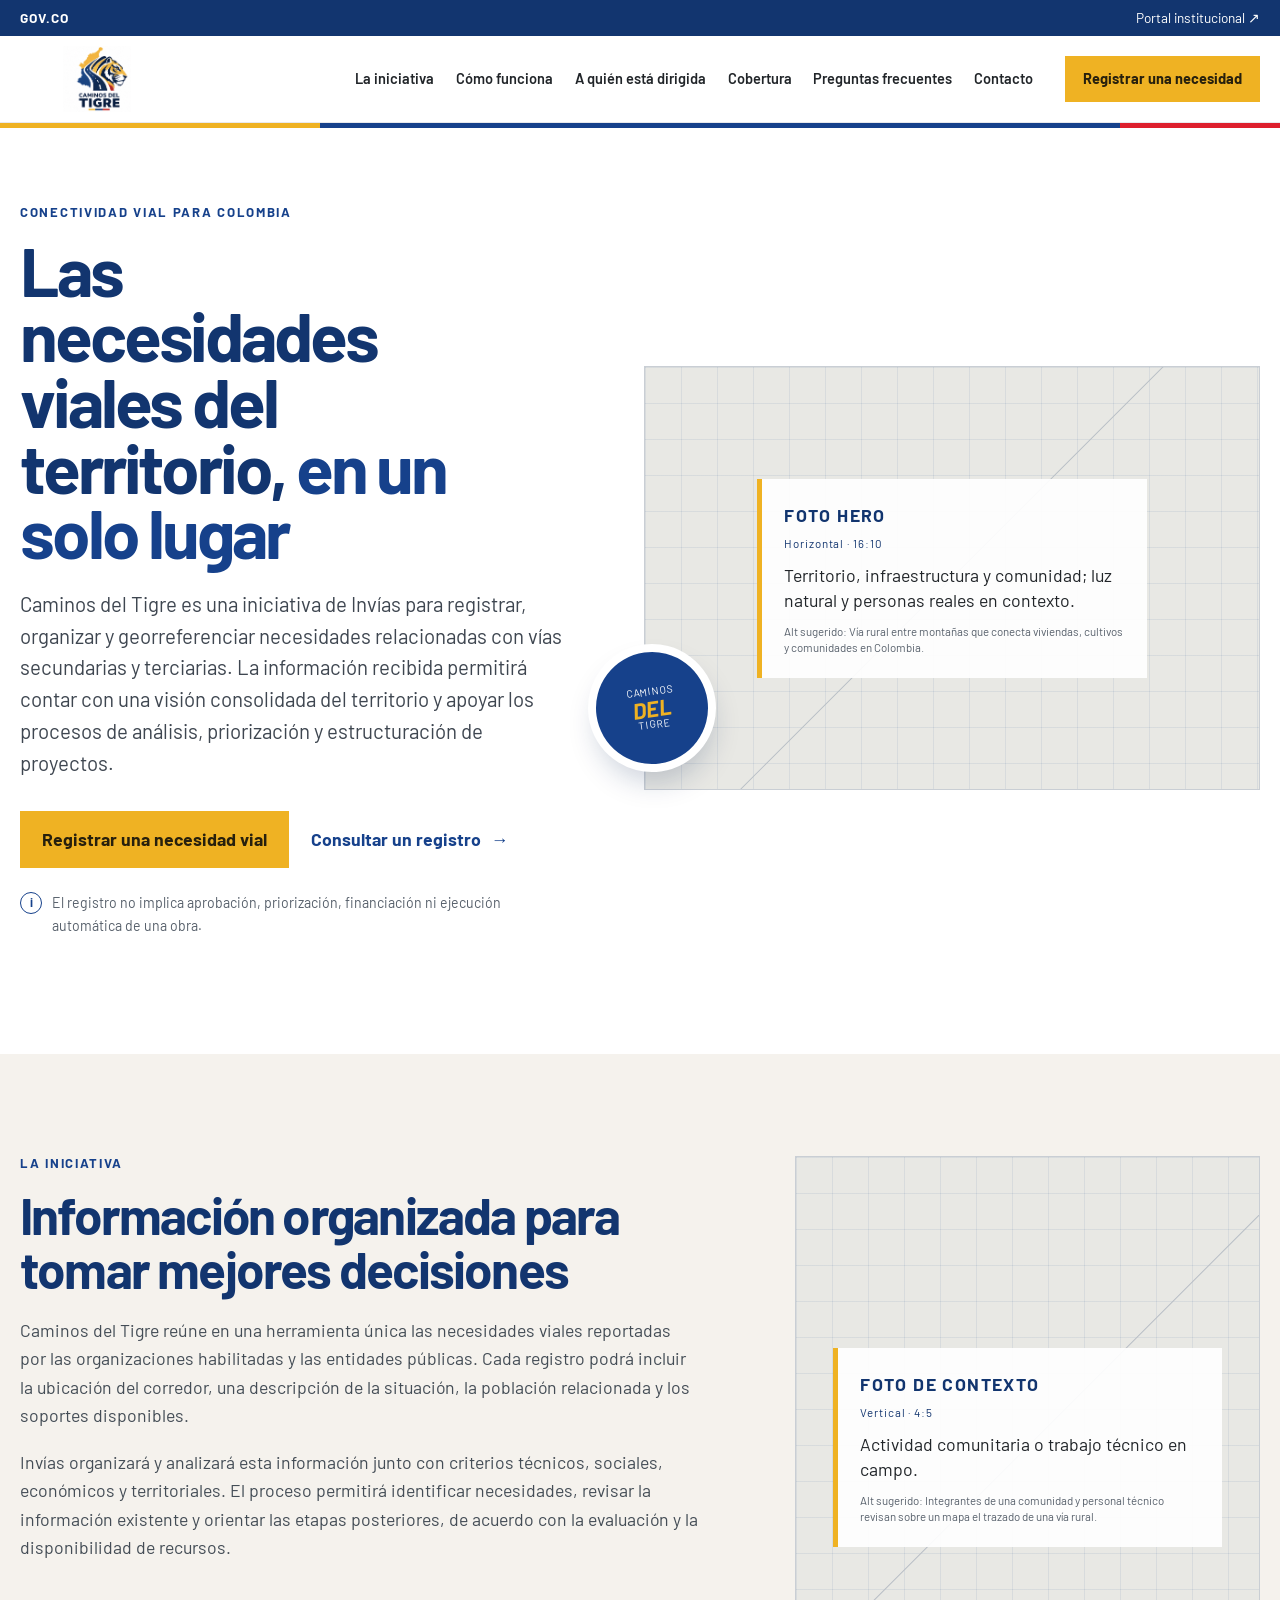
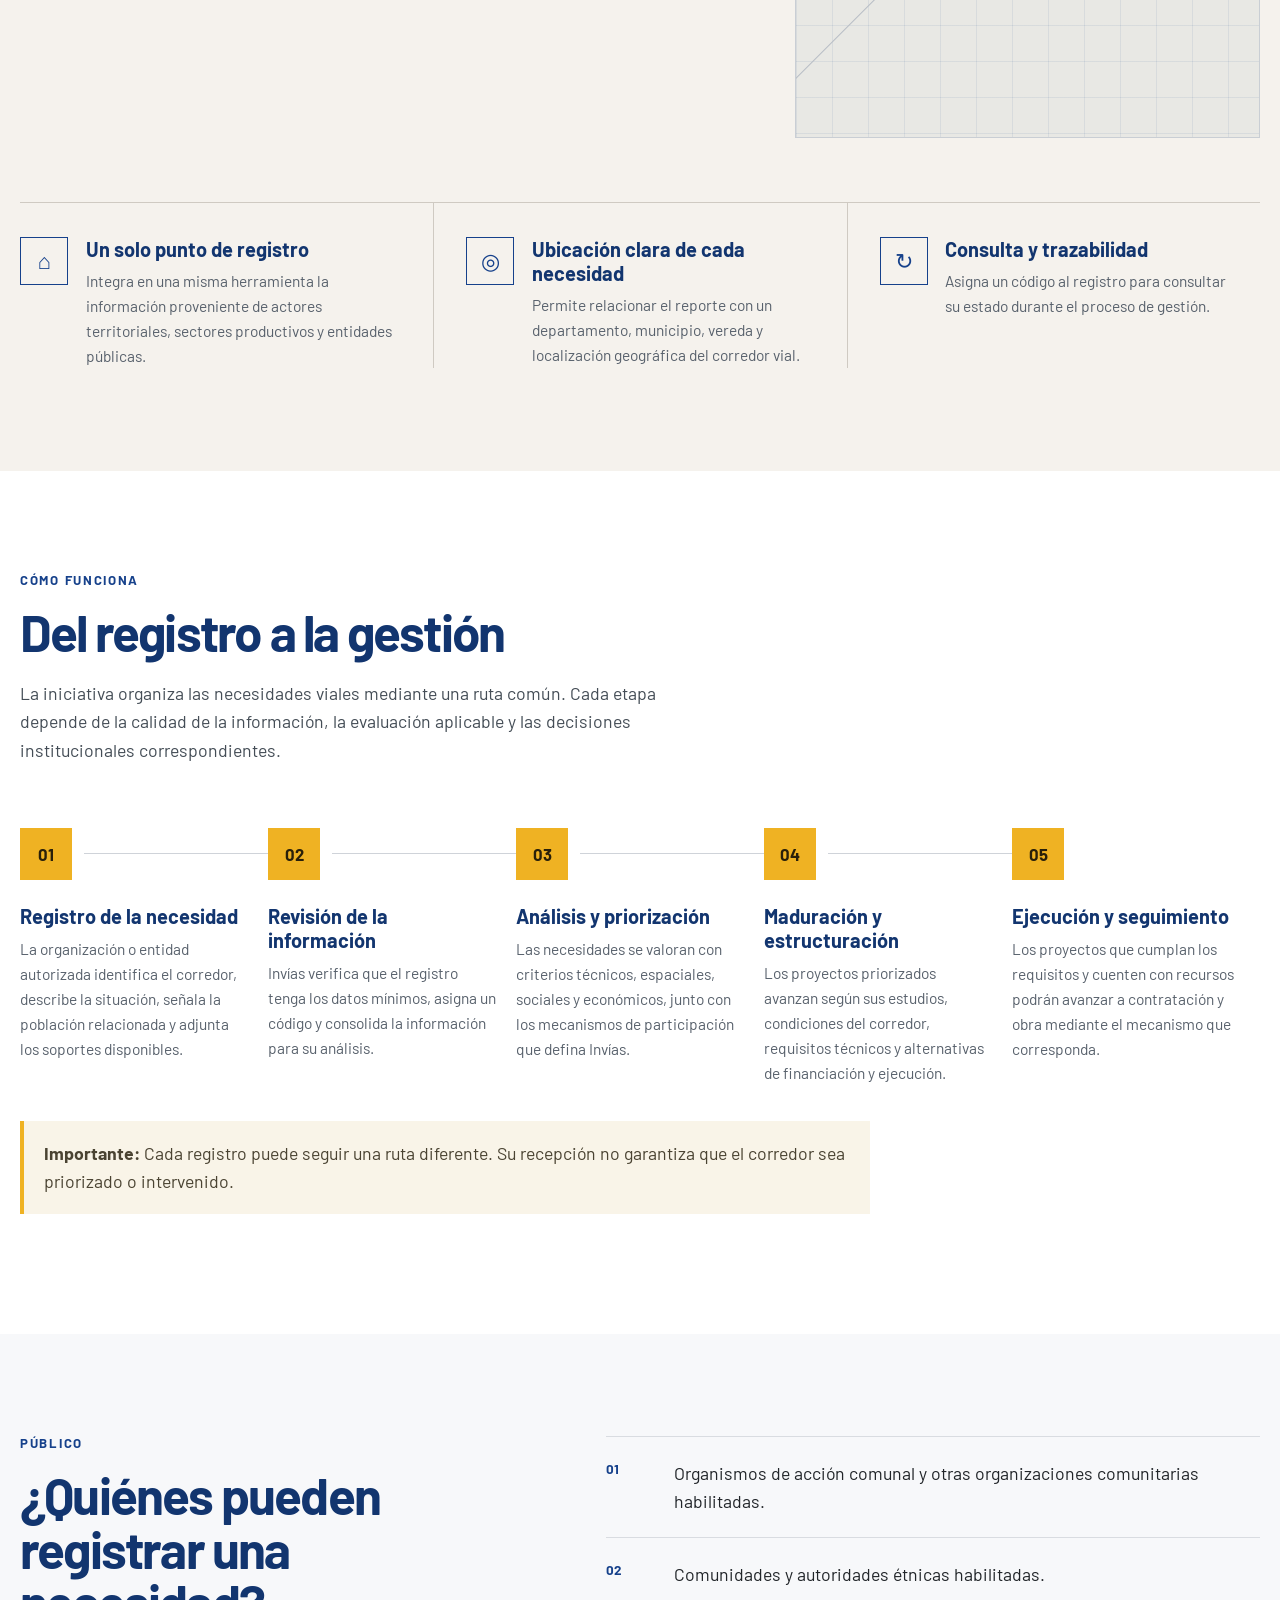
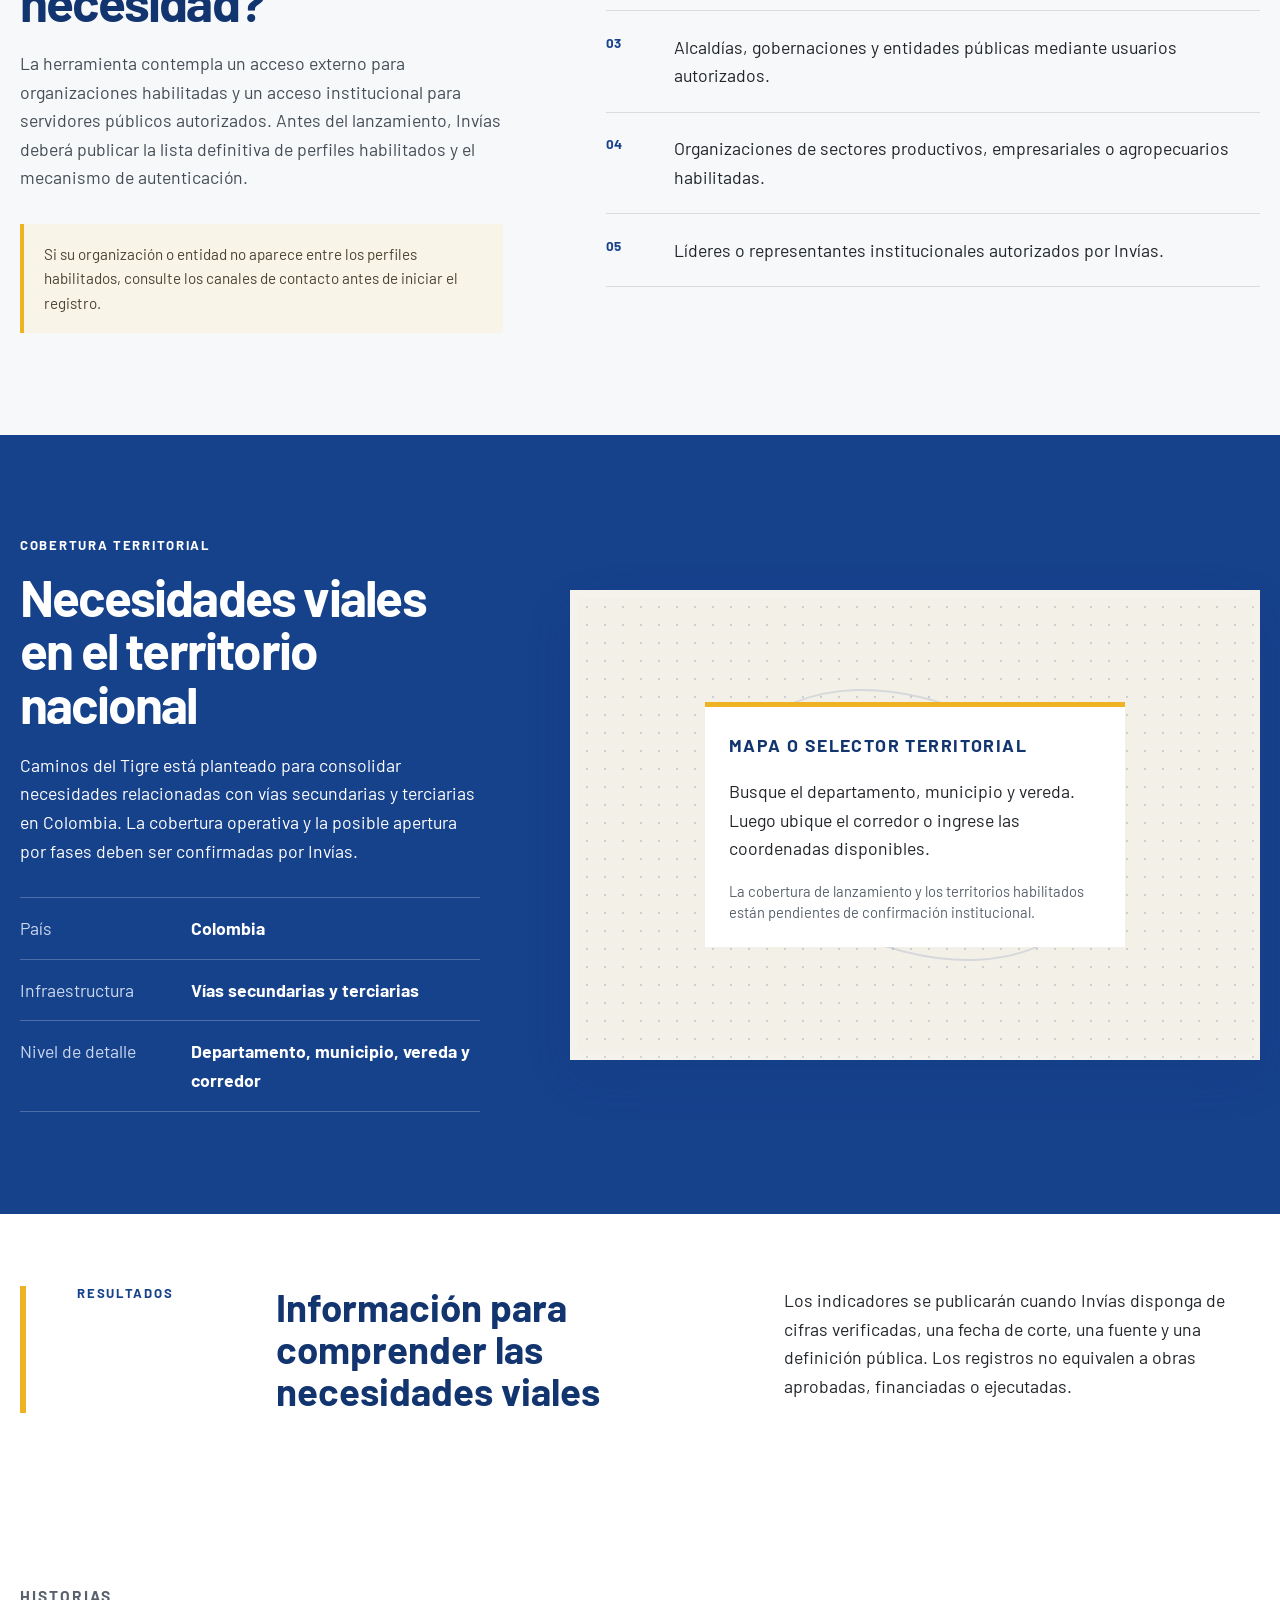
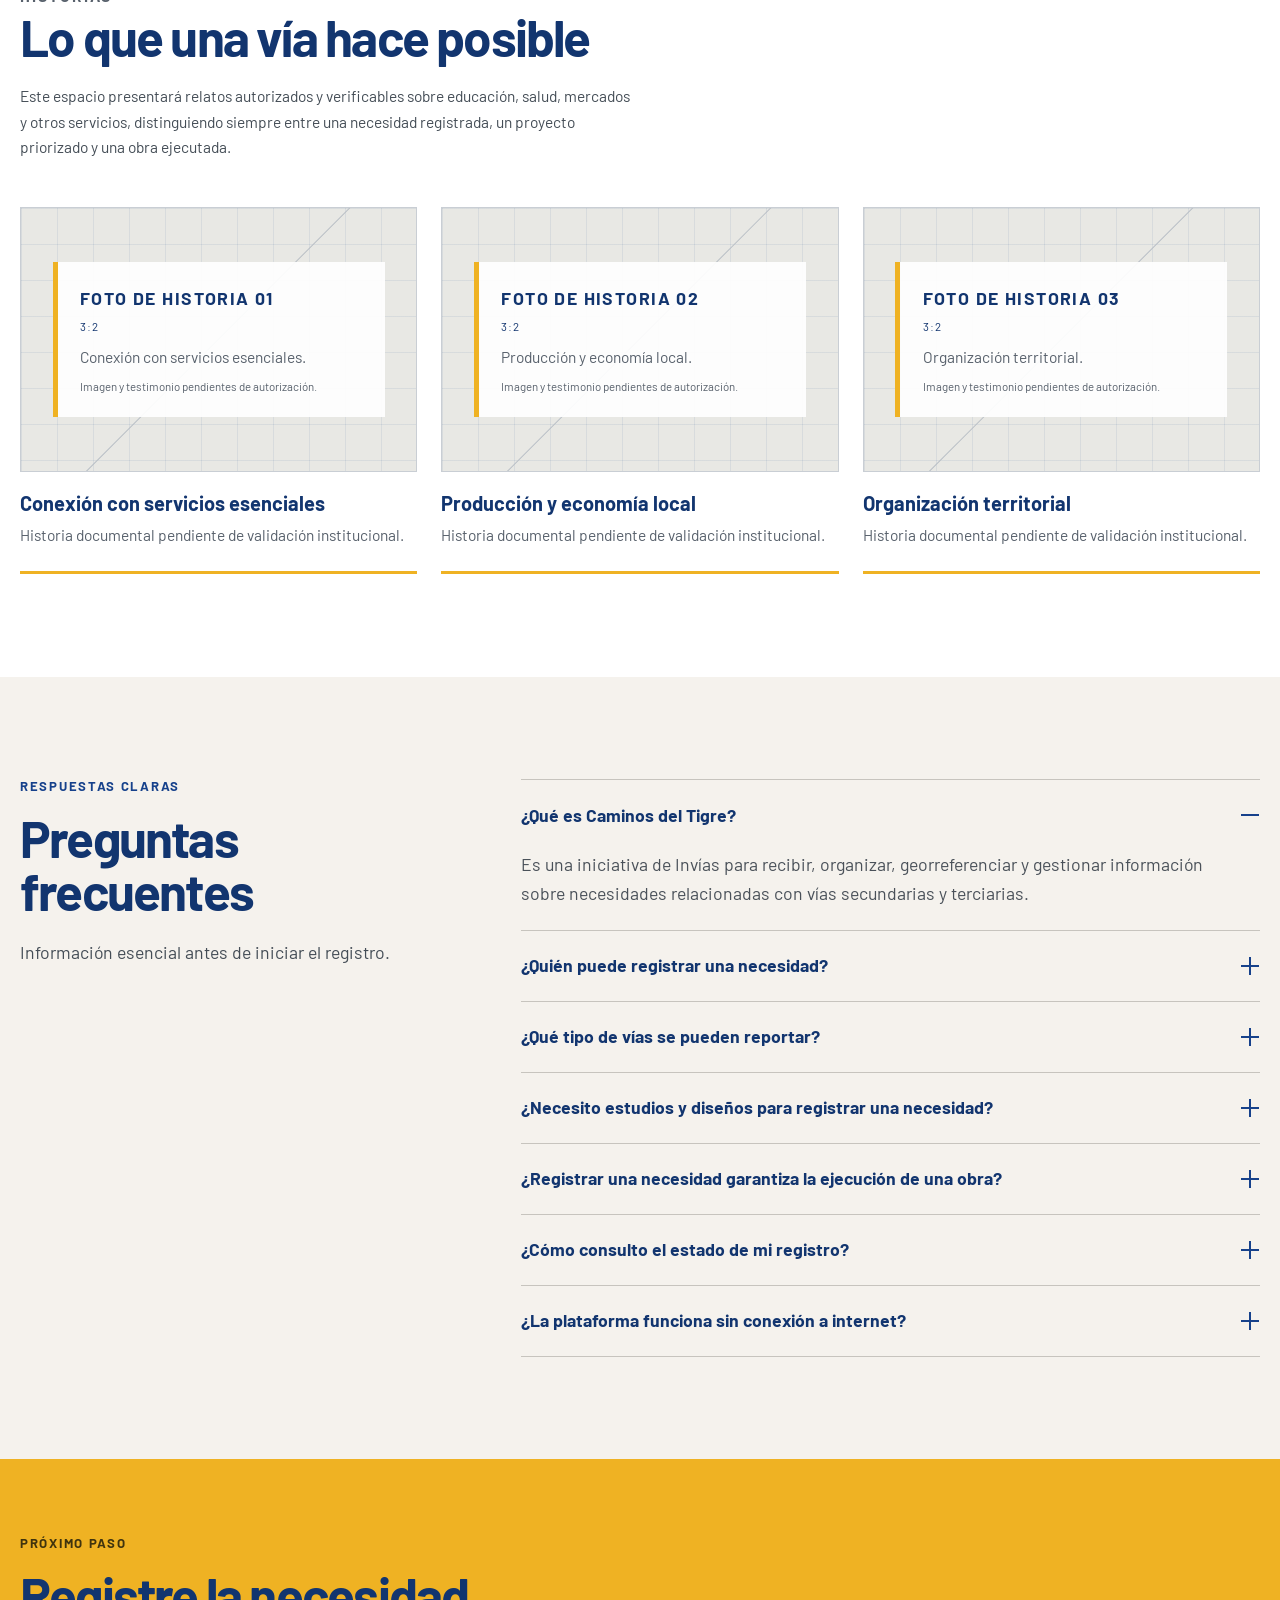
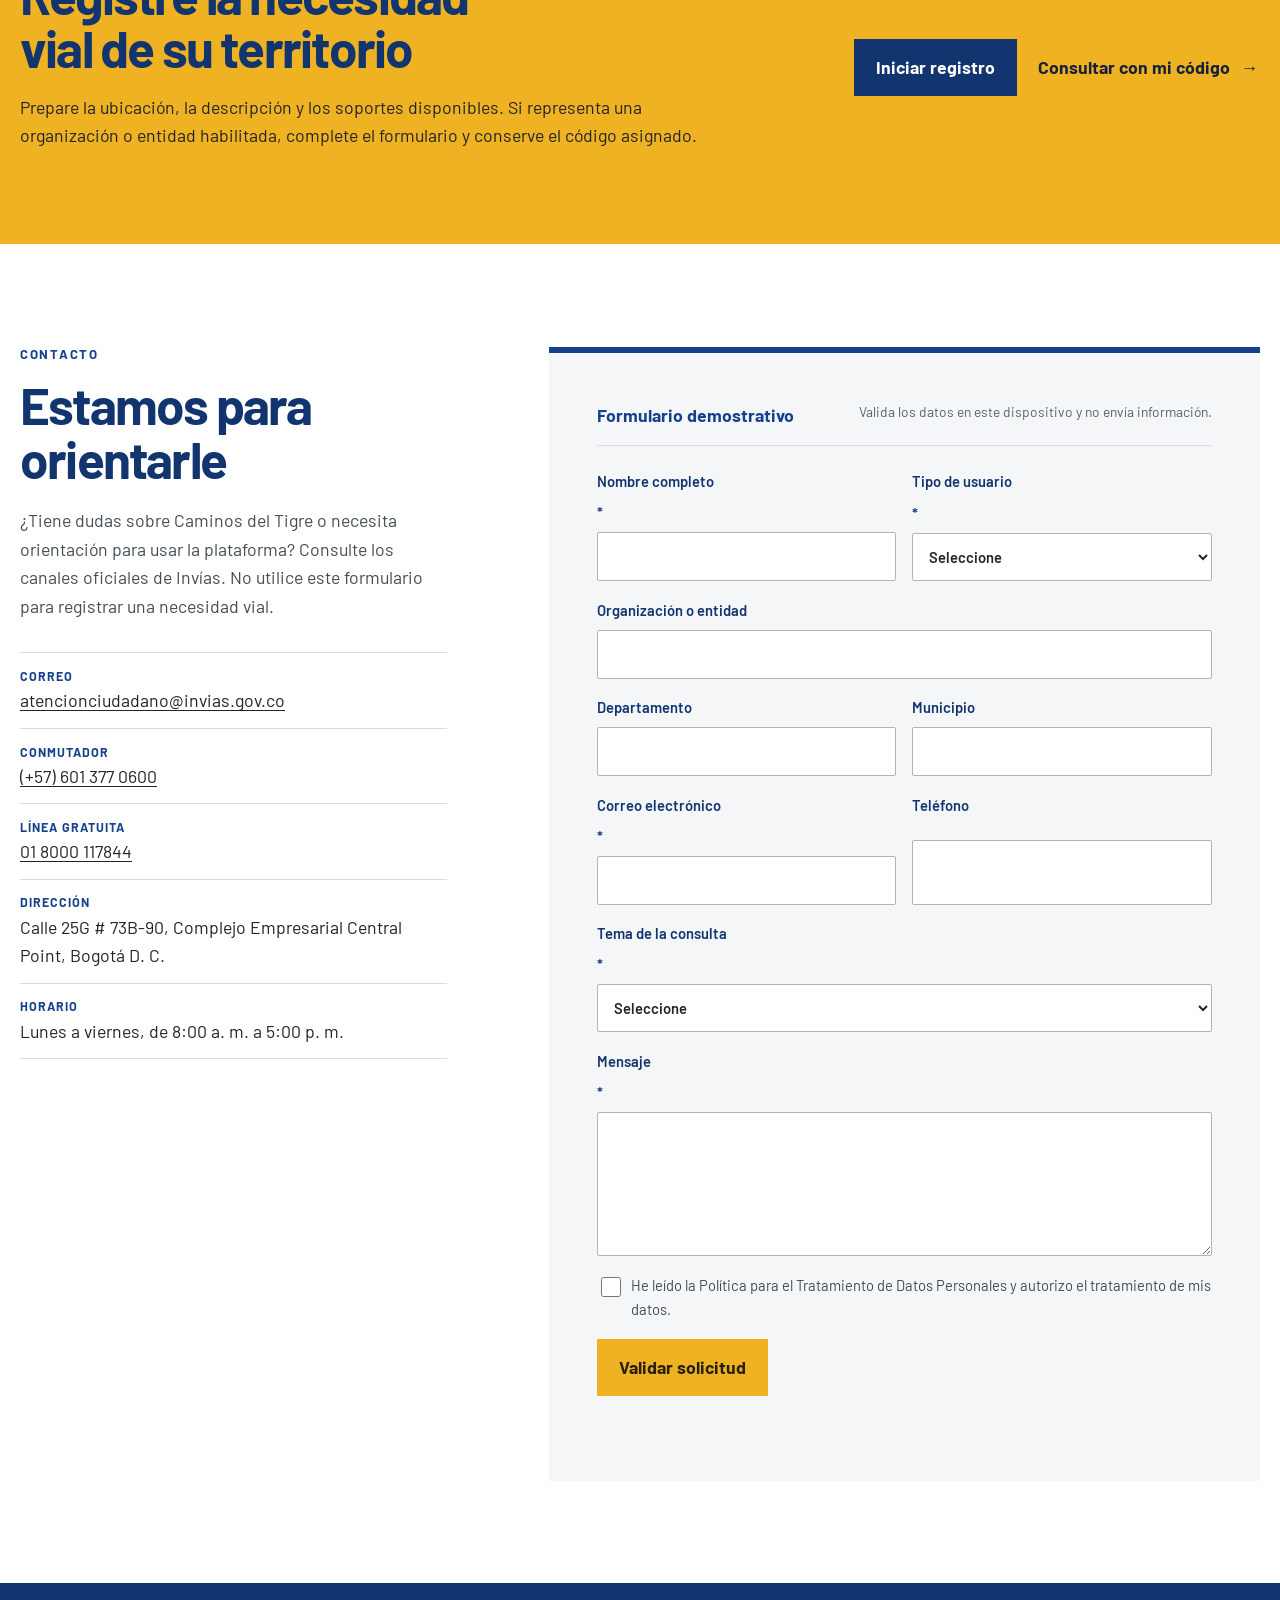
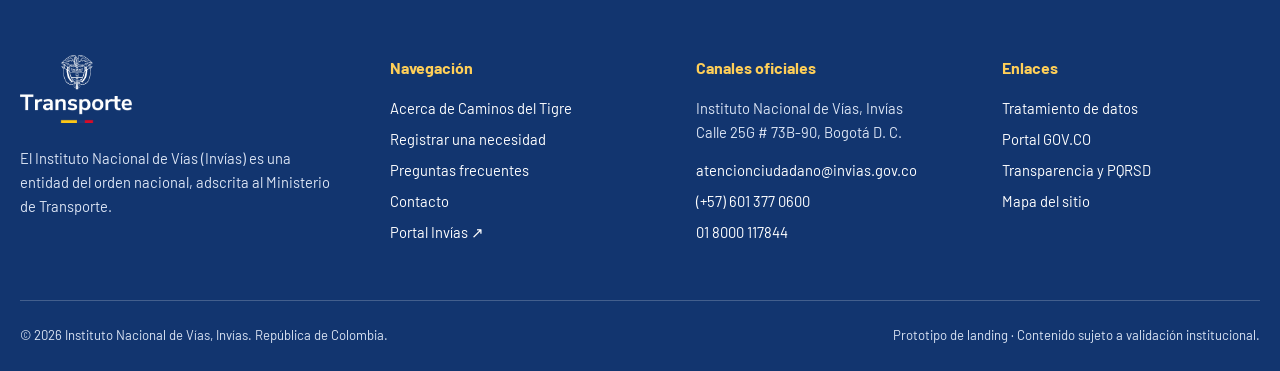
==== index.html @ 59c9fcc4 "Publicar landing institucional Caminos del Tigre" ====
<!doctype html>
<html lang="es">
<head>
  <meta charset="utf-8">
  <meta name="viewport" content="width=device-width, initial-scale=1">
  <meta name="theme-color" content="#16418B">
  <meta name="description" content="Conozca Caminos del Tigre y registre necesidades de vías secundarias y terciarias para su análisis y gestión por parte de Invías en Colombia.">
  <meta property="og:type" content="website">
  <meta property="og:locale" content="es_CO">
  <meta property="og:title" content="Caminos del Tigre: una ruta para registrar necesidades viales">
  <meta property="og:description" content="Organizaciones habilitadas y servidores públicos podrán registrar necesidades relacionadas con vías secundarias y terciarias, ubicarlas en el mapa y consultar su estado.">
  <title>Caminos del Tigre: registre una necesidad vial</title>
  <link rel="preconnect" href="https://fonts.googleapis.com">
  <link rel="preconnect" href="https://fonts.gstatic.com" crossorigin>
  <link href="https://fonts.googleapis.com/css2?family=Barlow:wght@400;500;600;700&display=swap" rel="stylesheet">
  <link rel="stylesheet" href="styles.css">
  <script type="application/ld+json">{"@context":"https://schema.org","@type":"GovernmentOrganization","name":"Instituto Nacional de Vías, Invías","url":"https://www.invias.gov.co/","telephone":"+57 601 377 0600","email":"atencionciudadano@invias.gov.co","address":{"@type":"PostalAddress","streetAddress":"Calle 25G # 73B-90","addressLocality":"Bogotá D. C.","addressCountry":"CO"}}</script>
</head>
<body>
  <a class="skip-link" href="#contenido">Saltar al contenido principal</a>
  <div class="institutional-bar">
    <div class="container institutional-inner">
      <span class="gov-mark" aria-label="Portal GOV.CO">GOV.CO</span>
      <a href="https://www.invias.gov.co/" target="_blank" rel="noopener">Portal institucional <span aria-hidden="true">↗</span></a>
    </div>
  </div>

  <header class="site-header" id="inicio">
    <div class="container header-inner">
      <a class="brand" href="#inicio" aria-label="Caminos del Tigre, ir al inicio">
        <img src="assets/caminos-del-tigre.png" alt="Caminos del Tigre">
      </a>
      <button class="menu-toggle" type="button" aria-expanded="false" aria-controls="site-nav"><span></span><span></span><span></span><span class="sr-only">Abrir menú</span></button>
      <nav class="site-nav" id="site-nav" aria-label="Navegación principal">
        <a href="#iniciativa">La iniciativa</a><a href="#como-funciona">Cómo funciona</a><a href="#publico">A quién está dirigida</a><a href="#cobertura">Cobertura</a><a href="#preguntas">Preguntas frecuentes</a><a href="#contacto">Contacto</a>
      </nav>
      <a class="button button-small header-cta" href="#registro">Registrar una necesidad</a>
    </div>
  </header>
  <div class="tricolor" aria-hidden="true"><i></i><i></i><i></i></div>

  <main id="contenido">
    <section class="hero section">
      <div class="container hero-grid">
        <div class="hero-copy reveal">
          <p class="eyebrow">Conectividad vial para Colombia</p>
          <h1>Las necesidades viales del territorio, <em>en un solo lugar</em></h1>
          <p class="lead">Caminos del Tigre es una iniciativa de Invías para registrar, organizar y georreferenciar necesidades relacionadas con vías secundarias y terciarias. La información recibida permitirá contar con una visión consolidada del territorio y apoyar los procesos de análisis, priorización y estructuración de proyectos.</p>
          <div class="actions"><a class="button" href="#registro">Registrar una necesidad vial</a><a class="text-link" href="#consulta">Consultar un registro <span aria-hidden="true">→</span></a></div>
          <p class="microcopy"><span aria-hidden="true">i</span> El registro no implica aprobación, priorización, financiación ni ejecución automática de una obra.</p>
        </div>
        <div class="hero-media reveal">
          <div class="image-placeholder ratio-hero" role="img" aria-label="Espacio reservado. Vía rural entre montañas que conecta viviendas, cultivos y comunidades en Colombia.">
            <div><strong>FOTO HERO</strong><span>Horizontal · 16:10</span><p>Territorio, infraestructura y comunidad; luz natural y personas reales en contexto.</p><small>Alt sugerido: Vía rural entre montañas que conecta viviendas, cultivos y comunidades en Colombia.</small></div>
          </div>
          <div class="roundel" aria-hidden="true"><span>Caminos</span><b>del</b><span>Tigre</span></div>
        </div>
      </div>
    </section>

    <section class="section warm" id="iniciativa">
      <div class="container presentation-grid">
        <div class="section-heading reveal"><p class="kicker">La iniciativa</p><h2>Información organizada para tomar mejores decisiones</h2><p>Caminos del Tigre reúne en una herramienta única las necesidades viales reportadas por las organizaciones habilitadas y las entidades públicas. Cada registro podrá incluir la ubicación del corredor, una descripción de la situación, la población relacionada y los soportes disponibles.</p><p>Invías organizará y analizará esta información junto con criterios técnicos, sociales, económicos y territoriales. El proceso permitirá identificar necesidades, revisar la información existente y orientar las etapas posteriores, de acuerdo con la evaluación y la disponibilidad de recursos.</p></div>
        <div class="image-placeholder ratio-context reveal" role="img" aria-label="Espacio reservado. Integrantes de una comunidad y personal técnico revisan sobre un mapa el trazado de una vía rural."><div><strong>FOTO DE CONTEXTO</strong><span>Vertical · 4:5</span><p>Actividad comunitaria o trabajo técnico en campo.</p><small>Alt sugerido: Integrantes de una comunidad y personal técnico revisan sobre un mapa el trazado de una vía rural.</small></div></div>
        <div class="benefits reveal" aria-label="Beneficios principales">
          <article><span class="line-icon" aria-hidden="true">⌂</span><div><h3>Un solo punto de registro</h3><p>Integra en una misma herramienta la información proveniente de actores territoriales, sectores productivos y entidades públicas.</p></div></article>
          <article><span class="line-icon" aria-hidden="true">◎</span><div><h3>Ubicación clara de cada necesidad</h3><p>Permite relacionar el reporte con un departamento, municipio, vereda y localización geográfica del corredor vial.</p></div></article>
          <article><span class="line-icon" aria-hidden="true">↻</span><div><h3>Consulta y trazabilidad</h3><p>Asigna un código al registro para consultar su estado durante el proceso de gestión.</p></div></article>
        </div>
      </div>
    </section>

    <section class="section process" id="como-funciona">
      <div class="container">
        <div class="section-heading narrow reveal"><p class="kicker">Cómo funciona</p><h2>Del registro a la gestión</h2><p>La iniciativa organiza las necesidades viales mediante una ruta común. Cada etapa depende de la calidad de la información, la evaluación aplicable y las decisiones institucionales correspondientes.</p></div>
        <ol class="steps-list reveal">
          <li><span>01</span><div><h3>Registro de la necesidad</h3><p>La organización o entidad autorizada identifica el corredor, describe la situación, señala la población relacionada y adjunta los soportes disponibles.</p></div></li>
          <li><span>02</span><div><h3>Revisión de la información</h3><p>Invías verifica que el registro tenga los datos mínimos, asigna un código y consolida la información para su análisis.</p></div></li>
          <li><span>03</span><div><h3>Análisis y priorización</h3><p>Las necesidades se valoran con criterios técnicos, espaciales, sociales y económicos, junto con los mecanismos de participación que defina Invías.</p></div></li>
          <li><span>04</span><div><h3>Maduración y estructuración</h3><p>Los proyectos priorizados avanzan según sus estudios, condiciones del corredor, requisitos técnicos y alternativas de financiación y ejecución.</p></div></li>
          <li><span>05</span><div><h3>Ejecución y seguimiento</h3><p>Los proyectos que cumplan los requisitos y cuenten con recursos podrán avanzar a contratación y obra mediante el mecanismo que corresponda.</p></div></li>
        </ol>
        <p class="notice reveal"><strong>Importante:</strong> Cada registro puede seguir una ruta diferente. Su recepción no garantiza que el corredor sea priorizado o intervenido.</p>
      </div>
    </section>

    <section class="section audience" id="publico">
      <div class="container audience-grid">
        <div class="section-heading reveal"><p class="kicker">Público</p><h2>¿Quiénes pueden registrar una necesidad?</h2><p>La herramienta contempla un acceso externo para organizaciones habilitadas y un acceso institucional para servidores públicos autorizados. Antes del lanzamiento, Invías deberá publicar la lista definitiva de perfiles habilitados y el mecanismo de autenticación.</p><div class="notice compact">Si su organización o entidad no aparece entre los perfiles habilitados, consulte los canales de contacto antes de iniciar el registro.</div></div>
        <div class="profile-list reveal">
          <article><span>01</span><p>Organismos de acción comunal y otras organizaciones comunitarias habilitadas.</p></article>
          <article><span>02</span><p>Comunidades y autoridades étnicas habilitadas.</p></article>
          <article><span>03</span><p>Alcaldías, gobernaciones y entidades públicas mediante usuarios autorizados.</p></article>
          <article><span>04</span><p>Organizaciones de sectores productivos, empresariales o agropecuarios habilitadas.</p></article>
          <article><span>05</span><p>Líderes o representantes institucionales autorizados por Invías.</p></article>
        </div>
      </div>
    </section>

    <section class="section territory" id="cobertura">
      <div class="container territory-grid">
        <div class="section-heading reveal"><p class="kicker light">Cobertura territorial</p><h2>Necesidades viales en el territorio nacional</h2><p>Caminos del Tigre está planteado para consolidar necesidades relacionadas con vías secundarias y terciarias en Colombia. La cobertura operativa y la posible apertura por fases deben ser confirmadas por Invías.</p><ul class="fact-list"><li><span>País</span><strong>Colombia</strong></li><li><span>Infraestructura</span><strong>Vías secundarias y terciarias</strong></li><li><span>Nivel de detalle</span><strong>Departamento, municipio, vereda y corredor</strong></li></ul></div>
        <div class="map-placeholder reveal" role="img" aria-label="Espacio reservado para mapa, buscador o selector territorial; los territorios habilitados están pendientes de confirmación."><span class="map-pin">●</span><div><strong>MAPA O SELECTOR TERRITORIAL</strong><p>Busque el departamento, municipio y vereda. Luego ubique el corredor o ingrese las coordenadas disponibles.</p><small>La cobertura de lanzamiento y los territorios habilitados están pendientes de confirmación institucional.</small></div></div>
      </div>
    </section>

    <section class="section data-note">
      <div class="container data-note-inner reveal"><p class="kicker">Resultados</p><h2>Información para comprender las necesidades viales</h2><p>Los indicadores se publicarán cuando Invías disponga de cifras verificadas, una fecha de corte, una fuente y una definición pública. Los registros no equivalen a obras aprobadas, financiadas o ejecutadas.</p></div>
    </section>

    <section class="section stories" id="historias">
      <div class="container">
        <div class="section-heading narrow reveal"><p class="kicker">Historias</p><h2>Lo que una vía hace posible</h2><p>Este espacio presentará relatos autorizados y verificables sobre educación, salud, mercados y otros servicios, distinguiendo siempre entre una necesidad registrada, un proyecto priorizado y una obra ejecutada.</p></div>
        <div class="stories-grid reveal">
          <article><div class="image-placeholder ratio-story"><div><strong>FOTO DE HISTORIA 01</strong><span>3:2</span><p>Conexión con servicios esenciales.</p><small>Imagen y testimonio pendientes de autorización.</small></div></div><h3>Conexión con servicios esenciales</h3><p>Historia documental pendiente de validación institucional.</p></article>
          <article><div class="image-placeholder ratio-story"><div><strong>FOTO DE HISTORIA 02</strong><span>3:2</span><p>Producción y economía local.</p><small>Imagen y testimonio pendientes de autorización.</small></div></div><h3>Producción y economía local</h3><p>Historia documental pendiente de validación institucional.</p></article>
          <article><div class="image-placeholder ratio-story"><div><strong>FOTO DE HISTORIA 03</strong><span>3:2</span><p>Organización territorial.</p><small>Imagen y testimonio pendientes de autorización.</small></div></div><h3>Organización territorial</h3><p>Historia documental pendiente de validación institucional.</p></article>
        </div>
      </div>
    </section>

    <section class="section faq" id="preguntas">
      <div class="container faq-grid">
        <div class="section-heading reveal"><p class="kicker">Respuestas claras</p><h2>Preguntas frecuentes</h2><p>Información esencial antes de iniciar el registro.</p></div>
        <div class="accordion reveal">
          <details open><summary>¿Qué es Caminos del Tigre?<span aria-hidden="true"></span></summary><p>Es una iniciativa de Invías para recibir, organizar, georreferenciar y gestionar información sobre necesidades relacionadas con vías secundarias y terciarias.</p></details>
          <details><summary>¿Quién puede registrar una necesidad?<span aria-hidden="true"></span></summary><p>La documentación prevé organizaciones habilitadas y usuarios institucionales autorizados. La lista definitiva de perfiles, condiciones de acceso y proceso de habilitación está pendiente de confirmación institucional.</p></details>
          <details><summary>¿Qué tipo de vías se pueden reportar?<span aria-hidden="true"></span></summary><p>La herramienta está destinada al registro de necesidades relacionadas con vías secundarias y terciarias. Los criterios definitivos para confirmar la categoría vial serán publicados por Invías.</p></details>
          <details><summary>¿Necesito estudios y diseños para registrar una necesidad?<span aria-hidden="true"></span></summary><p>No. La documentación indica que la priorización no depende de contar previamente con estudios y diseños. Si existen, podrán aportarse para su revisión técnica.</p></details>
          <details><summary>¿Registrar una necesidad garantiza la ejecución de una obra?<span aria-hidden="true"></span></summary><p>No. La priorización, estructuración y eventual ejecución dependen de evaluaciones técnicas, requisitos aplicables, disponibilidad de recursos y decisiones institucionales.</p></details>
          <details><summary>¿Cómo consulto el estado de mi registro?<span aria-hidden="true"></span></summary><p>Al completar el envío, la plataforma deberá generar un código único. La consulta se realizará con ese código mediante la opción “Consultar un registro”.</p></details>
          <details><summary>¿La plataforma funciona sin conexión a internet?<span aria-hidden="true"></span></summary><p>La documentación identifica esta necesidad para zonas rurales, pero no confirma que la función esté disponible en el lanzamiento.</p></details>
        </div>
      </div>
    </section>

    <section class="cta-band" id="registro"><div class="container cta-inner reveal"><div><p class="kicker dark">Próximo paso</p><h2>Registre la necesidad vial de su territorio</h2><p>Prepare la ubicación, la descripción y los soportes disponibles. Si representa una organización o entidad habilitada, complete el formulario y conserve el código asignado.</p></div><div class="actions"><button class="button button-dark demo-action" type="button" data-message="El enlace público de registro está pendiente de habilitación por Invías.">Iniciar registro</button><button class="text-link dark demo-action" id="consulta" type="button" data-message="La consulta por código estará disponible cuando Invías habilite el servicio.">Consultar con mi código <span aria-hidden="true">→</span></button></div></div></section>

    <section class="section contact" id="contacto">
      <div class="container contact-grid">
        <div class="section-heading reveal"><p class="kicker">Contacto</p><h2>Estamos para orientarle</h2><p>¿Tiene dudas sobre Caminos del Tigre o necesita orientación para usar la plataforma? Consulte los canales oficiales de Invías. No utilice este formulario para registrar una necesidad vial.</p><address><p><strong>Correo</strong><a href="mailto:atencionciudadano@invias.gov.co">atencionciudadano@invias.gov.co</a></p><p><strong>Conmutador</strong><a href="tel:+576013770600">(+57) 601 377 0600</a></p><p><strong>Línea gratuita</strong><a href="tel:018000117844">01 8000 117844</a></p><p><strong>Dirección</strong><span>Calle 25G # 73B-90, Complejo Empresarial Central Point, Bogotá D. C.</span></p><p><strong>Horario</strong><span>Lunes a viernes, de 8:00 a. m. a 5:00 p. m.</span></p></address></div>
        <form class="contact-form reveal" id="contact-form" novalidate><div class="form-intro"><span>Formulario demostrativo</span><p>Valida los datos en este dispositivo y no envía información.</p></div><div class="field-row"><label>Nombre completo <span aria-hidden="true">*</span><input name="nombre" autocomplete="name" required></label><label>Tipo de usuario <span aria-hidden="true">*</span><select name="tipo" required><option value="">Seleccione</option><option>Organización</option><option>Comunidad</option><option>Entidad pública</option><option>Sector productivo</option><option>Otro</option></select></label></div><label>Organización o entidad<input name="organizacion" autocomplete="organization"></label><div class="field-row"><label>Departamento<input name="departamento"></label><label>Municipio<input name="municipio"></label></div><div class="field-row"><label>Correo electrónico <span aria-hidden="true">*</span><input type="email" name="correo" autocomplete="email" required></label><label>Teléfono<input type="tel" name="telefono" autocomplete="tel"></label></div><label>Tema de la consulta <span aria-hidden="true">*</span><select name="tema" required><option value="">Seleccione</option><option>Acceso a la plataforma</option><option>Funcionamiento del registro</option><option>Consulta de estado</option><option>Otra orientación</option></select></label><label>Mensaje <span aria-hidden="true">*</span><textarea name="mensaje" rows="5" required></textarea></label><label class="consent"><input type="checkbox" name="consentimiento" required><span>He leído la Política para el Tratamiento de Datos Personales y autorizo el tratamiento de mis datos.</span></label><button class="button" type="submit">Validar solicitud</button><p class="form-status" role="status" aria-live="polite"></p></form>
      </div>
    </section>
  </main>

  <footer class="site-footer">
    <div class="container footer-grid"><div class="footer-brand"><img src="assets/logo-mintransporte-blanco.png" alt="Ministerio de Transporte"><p>El Instituto Nacional de Vías (Invías) es una entidad del orden nacional, adscrita al Ministerio de Transporte.</p></div><div><h2>Navegación</h2><a href="#iniciativa">Acerca de Caminos del Tigre</a><a href="#registro">Registrar una necesidad</a><a href="#preguntas">Preguntas frecuentes</a><a href="#contacto">Contacto</a><a href="https://www.invias.gov.co/" target="_blank" rel="noopener">Portal Invías <span aria-hidden="true">↗</span></a></div><div><h2>Canales oficiales</h2><p>Instituto Nacional de Vías, Invías<br>Calle 25G # 73B-90, Bogotá D. C.</p><a href="mailto:atencionciudadano@invias.gov.co">atencionciudadano@invias.gov.co</a><a href="tel:+576013770600">(+57) 601 377 0600</a><a href="tel:018000117844">01 8000 117844</a></div><div><h2>Enlaces</h2><a href="https://www.invias.gov.co/index.php/archivo-y-documentos/politicas-y-lineamientos/18521-politica-para-el-tratamiento-de-datos-personales-2024/file" target="_blank" rel="noopener">Tratamiento de datos</a><a href="https://www.gov.co/" target="_blank" rel="noopener">Portal GOV.CO</a><a href="https://www.invias.gov.co/" target="_blank" rel="noopener">Transparencia y PQRSD</a><a href="sitemap.html">Mapa del sitio</a></div></div>
    <div class="container footer-bottom"><p>© 2026 Instituto Nacional de Vías, Invías. República de Colombia.</p><p>Prototipo de landing · Contenido sujeto a validación institucional.</p></div>
  </footer>
  <div class="toast" id="toast" role="status" aria-live="polite"></div>
  <script src="app.js" defer></script>
</body>
</html>
---- styles.css ----
:root{--blue:#16418b;--blue-dark:#12356f;--blue-2:#204a91;--yellow:#efb223;--red:#dd1f2d;--warm:#f5f2ed;--gray:#f0f0f0;--ink:#212529;--muted:#58616c;--white:#fff;--line:#d9dce1;--max:1240px;--shadow:0 18px 45px rgba(18,53,111,.10)}
*,*::before,*::after{box-sizing:border-box}html{scroll-behavior:smooth;scroll-padding-top:108px}body{margin:0;color:var(--ink);background:#fff;font-family:Barlow,Inter,Segoe UI,sans-serif;font-size:clamp(1rem,.96rem + .18vw,1.125rem);line-height:1.62}img{max-width:100%;display:block}a{color:inherit}button,input,select,textarea{font:inherit}.container{width:min(calc(100% - 2rem),var(--max));margin-inline:auto}.section{padding:clamp(4.5rem,8vw,8rem) 0}.skip-link{position:fixed;z-index:1000;left:1rem;top:1rem;transform:translateY(-180%);background:#fff;color:var(--blue-dark);padding:.75rem 1rem;border:3px solid var(--yellow);font-weight:700}.skip-link:focus{transform:none}.institutional-bar{background:var(--blue-dark);color:#fff;font-size:.85rem}.institutional-inner{min-height:36px;display:flex;justify-content:space-between;align-items:center}.institutional-bar a{text-decoration:none}.institutional-bar a:hover{text-decoration:underline}.gov-mark{font-weight:700;letter-spacing:.08em}.site-header{position:sticky;top:0;z-index:100;background:rgba(255,255,255,.98);border-bottom:1px solid #e8e9ec}.header-inner{min-height:86px;display:flex;align-items:center;gap:2rem}.brand{width:154px;flex:none}.brand img{width:100%;max-height:66px;object-fit:contain}.site-nav{display:flex;align-items:center;justify-content:center;gap:clamp(.8rem,1.7vw,1.7rem);margin-left:auto}.site-nav a{text-decoration:none;font-size:.91rem;font-weight:600;white-space:nowrap}.site-nav a:hover{color:var(--blue)}.button,.text-link{min-height:48px;display:inline-flex;align-items:center;justify-content:center;gap:.65rem;border:2px solid transparent;font-weight:700;text-decoration:none;cursor:pointer}.button{padding:.75rem 1.25rem;background:var(--yellow);color:#27200d}.button:hover{background:#f5c24f}.button:active{transform:translateY(1px)}.button-small{min-height:44px;font-size:.91rem;padding:.55rem 1rem;white-space:nowrap}.text-link{padding:.5rem .1rem;background:transparent;color:var(--blue);border:0}.text-link:hover span{transform:translateX(4px)}.text-link span{transition:transform .2s}.menu-toggle{display:none;width:48px;height:48px;border:0;background:transparent;padding:11px}.menu-toggle>span:not(.sr-only){display:block;height:2px;background:var(--blue-dark);margin:6px}.tricolor{height:5px;display:grid;grid-template-columns:2fr 5fr 1fr}.tricolor i:nth-child(1){background:var(--yellow)}.tricolor i:nth-child(2){background:var(--blue)}.tricolor i:nth-child(3){background:var(--red)}.hero{padding-top:clamp(3.5rem,6vw,6rem);overflow:hidden}.hero-grid{display:grid;grid-template-columns:minmax(0,.94fr) minmax(420px,1.06fr);gap:clamp(2.5rem,6vw,6rem);align-items:center}.eyebrow,.kicker{margin:0 0 1rem;color:var(--blue);font-size:.82rem;line-height:1.2;text-transform:uppercase;letter-spacing:.13em;font-weight:700}.hero h1{margin:0 0 1.5rem;color:var(--blue-dark);font-size:clamp(2.65rem,5.4vw,5.55rem);line-height:.95;letter-spacing:-.045em;max-width:12ch}.hero h1 em{color:var(--blue);font-style:normal;position:relative;display:inline}.hero h1 em::after{content:"";position:absolute;left:0;right:0;bottom:-.05em;height:.12em;background:var(--yellow);z-index:-1}.lead{font-size:clamp(1.05rem,1rem + .35vw,1.3rem);line-height:1.55;max-width:65ch;color:#3e4650}.actions{display:flex;align-items:center;gap:1.25rem;flex-wrap:wrap;margin-top:2rem}.microcopy{display:flex;align-items:flex-start;gap:.65rem;margin-top:1.5rem;color:var(--muted);font-size:.88rem;max-width:66ch}.microcopy span{display:grid;place-items:center;flex:none;width:22px;height:22px;border:1px solid var(--blue);border-radius:50%;color:var(--blue);font-size:.75rem;font-weight:700}.hero-media{position:relative}.image-placeholder{position:relative;display:grid;place-items:center;overflow:hidden;border:1px solid #c9ced4;background-color:#e8e8e4;background-image:linear-gradient(rgba(22,65,139,.08) 1px,transparent 1px),linear-gradient(90deg,rgba(22,65,139,.08) 1px,transparent 1px);background-size:36px 36px}.image-placeholder::after{content:"";position:absolute;width:1px;height:150%;background:#b9bfc6;transform:rotate(45deg)}.image-placeholder>div{position:relative;z-index:2;width:min(84%,390px);padding:1.4rem;background:rgba(255,255,255,.92);border-left:5px solid var(--yellow)}.image-placeholder strong,.image-placeholder span{display:block;color:var(--blue-dark);letter-spacing:.08em}.image-placeholder span{font-size:.72rem;margin:.25rem 0 .7rem}.image-placeholder p,.image-placeholder small{display:block;margin:0;line-height:1.4}.image-placeholder small{margin-top:.65rem;color:var(--muted);font-size:.72rem}.ratio-hero{aspect-ratio:16/11;min-height:390px}.roundel{position:absolute;left:-48px;bottom:26px;width:112px;height:112px;border-radius:50%;display:flex;flex-direction:column;align-items:center;justify-content:center;background:var(--blue);color:#fff;line-height:1;text-transform:uppercase;box-shadow:0 0 0 8px #fff,0 16px 30px #0a25523a;transform:rotate(-8deg)}.roundel span{font-size:.65rem;letter-spacing:.09em}.roundel b{font-size:1.4rem;color:var(--yellow);font-style:italic}.warm{background:var(--warm)}.presentation-grid{display:grid;grid-template-columns:minmax(0,1.05fr) minmax(340px,.72fr);gap:4rem 6rem;align-items:start}.section-heading h2,.cta-band h2{margin:.25rem 0 1.25rem;color:var(--blue-dark);font-size:clamp(2.15rem,4vw,4.2rem);line-height:1.05;letter-spacing:-.035em}.section-heading>p:not(.kicker){color:#444d56;max-width:68ch}.section-heading.narrow{max-width:790px}.ratio-context{aspect-ratio:4/5}.benefits{grid-column:1/-1;display:grid;grid-template-columns:repeat(3,1fr);border-top:1px solid #cfcac2}.benefits article{display:flex;gap:1.1rem;padding:2.1rem 2rem 0 0}.benefits article+article{border-left:1px solid #cfcac2;padding-left:2rem}.benefits h3,.steps-list h3,.stories h3{margin:0 0 .45rem;color:var(--blue-dark);font-size:1.25rem;line-height:1.2}.benefits p,.steps-list p,.stories p{margin:0;color:var(--muted);font-size:.97rem}.line-icon{display:grid;place-items:center;flex:none;width:48px;height:48px;border:1px solid var(--blue);color:var(--blue);font-size:1.35rem}.steps-list{list-style:none;padding:0;margin:4rem 0 2.25rem;display:grid;grid-template-columns:repeat(5,1fr);counter-reset:step}.steps-list li{position:relative;padding-right:1.25rem}.steps-list li:not(:last-child)::before{content:"";position:absolute;top:25px;left:64px;right:0;height:1px;background:#cfd3d9}.steps-list li>span{display:grid;place-items:center;width:52px;height:52px;margin-bottom:1.5rem;background:var(--yellow);color:#29200a;font-size:1.05rem;font-weight:700;position:relative;z-index:2}.notice{max-width:850px;padding:1.1rem 1.25rem;border-left:4px solid var(--yellow);background:#f9f4e8;color:#4a4332}.notice.compact{margin-top:2rem;font-size:.95rem}.audience{background:#f7f8fa}.audience-grid{display:grid;grid-template-columns:.85fr 1.15fr;gap:clamp(3rem,8vw,8rem)}.profile-list{border-top:1px solid var(--line)}.profile-list article{display:grid;grid-template-columns:52px 1fr;gap:1rem;padding:1.35rem 0;border-bottom:1px solid var(--line)}.profile-list span{font-size:.84rem;color:var(--blue);font-weight:700}.profile-list p{margin:0}.territory{background:var(--blue);color:#fff;overflow:hidden}.territory-grid{display:grid;grid-template-columns:.8fr 1.2fr;gap:clamp(3rem,7vw,7rem);align-items:center}.territory h2,.territory .section-heading>p{color:#fff}.kicker.light{color:#ffcf58}.fact-list{list-style:none;padding:0;margin:2rem 0 0;border-top:1px solid #ffffff3b}.fact-list li{display:grid;grid-template-columns:.7fr 1.3fr;gap:1rem;padding:1rem 0;border-bottom:1px solid #ffffff3b}.fact-list span{color:#cbd8ef}.map-placeholder{min-height:470px;position:relative;display:grid;place-items:center;background-color:#f3f0e8;background-image:radial-gradient(#16418b30 1px,transparent 1px);background-size:18px 18px;color:var(--ink);border:8px solid #ffffff20;box-shadow:var(--shadow)}.map-placeholder::before,.map-placeholder::after{content:"";position:absolute;border:2px solid #16418b22;border-radius:50%}.map-placeholder::before{width:270px;height:180px;transform:rotate(-14deg)}.map-placeholder::after{width:380px;height:250px;transform:rotate(22deg)}.map-placeholder>div{position:relative;z-index:2;width:min(82%,420px);padding:1.5rem;background:#fff;border-top:5px solid var(--yellow)}.map-placeholder strong{color:var(--blue-dark);letter-spacing:.08em}.map-placeholder small{display:block;color:var(--muted);line-height:1.45}.map-pin{position:absolute;z-index:1;color:var(--red);font-size:4rem;transform:translate(-120px,-80px)}.data-note{padding-block:4.5rem;background:#fff}.data-note-inner{padding-left:clamp(1.25rem,4vw,4rem);border-left:6px solid var(--yellow);display:grid;grid-template-columns:.35fr 1fr 1fr;gap:2rem;align-items:start}.data-note h2{margin:0;color:var(--blue-dark);font-size:clamp(1.8rem,3vw,2.8rem);line-height:1.1}.data-note p{margin:0}.ratio-story{aspect-ratio:3/2}.stories-grid{display:grid;grid-template-columns:repeat(3,1fr);gap:1.5rem;margin-top:3rem}.stories-grid article{border-bottom:3px solid var(--yellow);padding-bottom:1.5rem}.stories-grid h3{margin-top:1.2rem}.faq{background:var(--warm)}.faq-grid{display:grid;grid-template-columns:.7fr 1.3fr;gap:clamp(3rem,8vw,8rem);align-items:start}.accordion{border-top:1px solid #c7c4be}.accordion details{border-bottom:1px solid #c7c4be}.accordion summary{list-style:none;cursor:pointer;display:flex;justify-content:space-between;align-items:center;gap:1rem;min-height:70px;padding:1rem 0;color:var(--blue-dark);font-weight:700;font-size:1.1rem}.accordion summary::-webkit-details-marker{display:none}.accordion summary span{width:20px;height:20px;position:relative;flex:none}.accordion summary span::before,.accordion summary span::after{content:"";position:absolute;inset:9px 1px auto;height:2px;background:var(--blue)}.accordion summary span::after{transform:rotate(90deg);transition:.2s}.accordion details[open] summary span::after{transform:rotate(0)}.accordion details p{margin:0;padding:0 3rem 1.4rem 0;color:#4a5159}.cta-band{padding:clamp(3.5rem,6vw,5.5rem) 0;background:var(--yellow)}.cta-inner{display:grid;grid-template-columns:1fr auto;gap:3rem;align-items:center}.cta-band h2{max-width:18ch;margin-bottom:.75rem}.cta-band p{max-width:70ch}.kicker.dark{color:#40340e}.button-dark{background:var(--blue-dark);color:#fff}.button-dark:hover{background:#092857}.text-link.dark{color:#17213a}.contact-grid{display:grid;grid-template-columns:.75fr 1.25fr;gap:clamp(3rem,8vw,8rem);align-items:start}address{margin-top:2rem;font-style:normal;border-top:1px solid var(--line)}address p{display:grid;margin:0;padding:.8rem 0;border-bottom:1px solid var(--line)}address strong{font-size:.78rem;text-transform:uppercase;letter-spacing:.08em;color:var(--blue)}address a{text-decoration-thickness:1px;text-underline-offset:3px}.contact-form{padding:clamp(1.25rem,4vw,3rem);background:#f5f6f8;border-top:6px solid var(--blue)}.form-intro{display:flex;justify-content:space-between;gap:1rem;padding-bottom:1rem;border-bottom:1px solid var(--line);margin-bottom:1.5rem}.form-intro span{font-weight:700;color:var(--blue)}.form-intro p{margin:0;font-size:.86rem;color:var(--muted)}.contact-form label{display:grid;gap:.45rem;margin-bottom:1.1rem;color:var(--blue-dark);font-size:.92rem;font-weight:600}.contact-form input,.contact-form select,.contact-form textarea{width:100%;min-height:48px;border:1px solid #aeb5bf;border-radius:2px;background:#fff;padding:.72rem;color:var(--ink)}.contact-form textarea{resize:vertical}.field-row{display:grid;grid-template-columns:1fr 1fr;gap:1rem}.consent{grid-template-columns:auto 1fr!important;align-items:start;color:#434b55!important;font-weight:400!important}.consent input{width:20px;min-height:20px;margin-top:.2rem}.form-status{min-height:1.5rem;margin:.8rem 0 0;font-weight:600}.form-status.success{color:#1c6d3f}.form-status.error{color:#a71d2a}.site-footer{background:var(--blue-dark);color:#fff;padding:4.5rem 0 1.5rem}.footer-grid{display:grid;grid-template-columns:1.25fr repeat(3,1fr);gap:3rem}.footer-brand img{max-width:210px;max-height:68px;object-fit:contain;object-position:left;margin-bottom:1.5rem}.footer-grid h2{font-size:1rem;color:#ffcf58;margin:0 0 1rem}.footer-grid a{display:block;margin:.45rem 0;color:#fff;text-decoration:none;font-size:.92rem}.footer-grid a:hover{text-decoration:underline}.footer-grid p{font-size:.92rem;color:#dbe4f4}.footer-bottom{display:flex;justify-content:space-between;gap:2rem;margin-top:3rem;padding-top:1.5rem;border-top:1px solid #ffffff35;font-size:.82rem;color:#dbe4f4}.footer-bottom p{margin:0}.toast{position:fixed;z-index:200;right:1.25rem;bottom:1.25rem;max-width:min(390px,calc(100% - 2.5rem));padding:1rem 1.25rem;background:#15233a;color:#fff;border-left:5px solid var(--yellow);box-shadow:var(--shadow);transform:translateY(140%);opacity:0;transition:.25s}.toast.show{transform:none;opacity:1}.reveal{opacity:0;transform:translateY(18px);transition:opacity .55s ease,transform .55s ease}.reveal.visible{opacity:1;transform:none}.sr-only{position:absolute;width:1px;height:1px;padding:0;margin:-1px;overflow:hidden;clip:rect(0,0,0,0);white-space:nowrap;border:0}:focus-visible{outline:3px solid var(--yellow);outline-offset:3px}.button:focus-visible{outline-color:var(--blue-dark)}
@media(max-width:1100px){.site-nav{position:absolute;left:0;right:0;top:100%;display:none;flex-direction:column;align-items:stretch;gap:0;padding:1rem;background:#fff;border-top:1px solid var(--line);box-shadow:0 15px 30px #1d36531a}.site-nav.open{display:flex}.site-nav a{padding:.8rem}.menu-toggle{display:block;margin-left:auto}.hero-grid{grid-template-columns:1fr 1fr;gap:3rem}.header-cta{display:none}.steps-list{grid-template-columns:repeat(3,1fr);gap:2.5rem 1rem}.steps-list li:not(:last-child)::before{display:none}.footer-grid{grid-template-columns:1fr 1fr}}
@media(max-width:768px){html{scroll-padding-top:90px}.container{width:min(calc(100% - 1.5rem),var(--max))}.header-inner{min-height:72px}.brand{width:130px}.section{padding:4.5rem 0}.hero-grid,.presentation-grid,.audience-grid,.territory-grid,.faq-grid,.contact-grid,.cta-inner{grid-template-columns:1fr}.hero-copy{order:1}.hero-media{order:2;margin-left:1.5rem}.hero h1{font-size:clamp(2.75rem,14vw,4.5rem)}.roundel{left:-28px;width:90px;height:90px}.benefits,.stories-grid{grid-template-columns:1fr}.benefits article+article{border-left:0;padding-left:0}.benefits article{border-bottom:1px solid #cfcac2;padding-bottom:1.5rem}.steps-list{grid-template-columns:1fr;margin-top:2.5rem}.steps-list li{display:grid;grid-template-columns:52px 1fr;gap:1rem;padding:0 0 1.5rem}.steps-list li>span{margin:0}.steps-list li:not(:last-child)::before{display:block;top:52px;bottom:0;left:25px;width:1px;height:auto;right:auto}.territory-grid{gap:2rem}.map-placeholder{min-height:380px}.data-note-inner{grid-template-columns:1fr;gap:1rem}.cta-inner{gap:1rem}.field-row{grid-template-columns:1fr}.footer-grid{grid-template-columns:1fr;gap:2rem}.footer-bottom{display:block}.footer-bottom p+p{margin-top:.5rem}.form-intro{display:block}.ratio-hero{min-height:330px}}
@media(max-width:480px){.institutional-inner{min-height:34px}.hero{padding-top:3rem}.actions{align-items:stretch}.actions .button{width:100%}.hero-media{margin-left:.75rem}.ratio-hero{min-height:300px}.image-placeholder>div{padding:1rem}.roundel{bottom:-20px}.map-placeholder{min-height:420px}.fact-list li{grid-template-columns:1fr}.contact-form{margin-inline:-.75rem}.footer-grid{gap:2.5rem}}
@media(prefers-reduced-motion:reduce){html{scroll-behavior:auto}*,*::before,*::after{animation-duration:.01ms!important;animation-iteration-count:1!important;transition-duration:.01ms!important}.reveal{opacity:1;transform:none}}
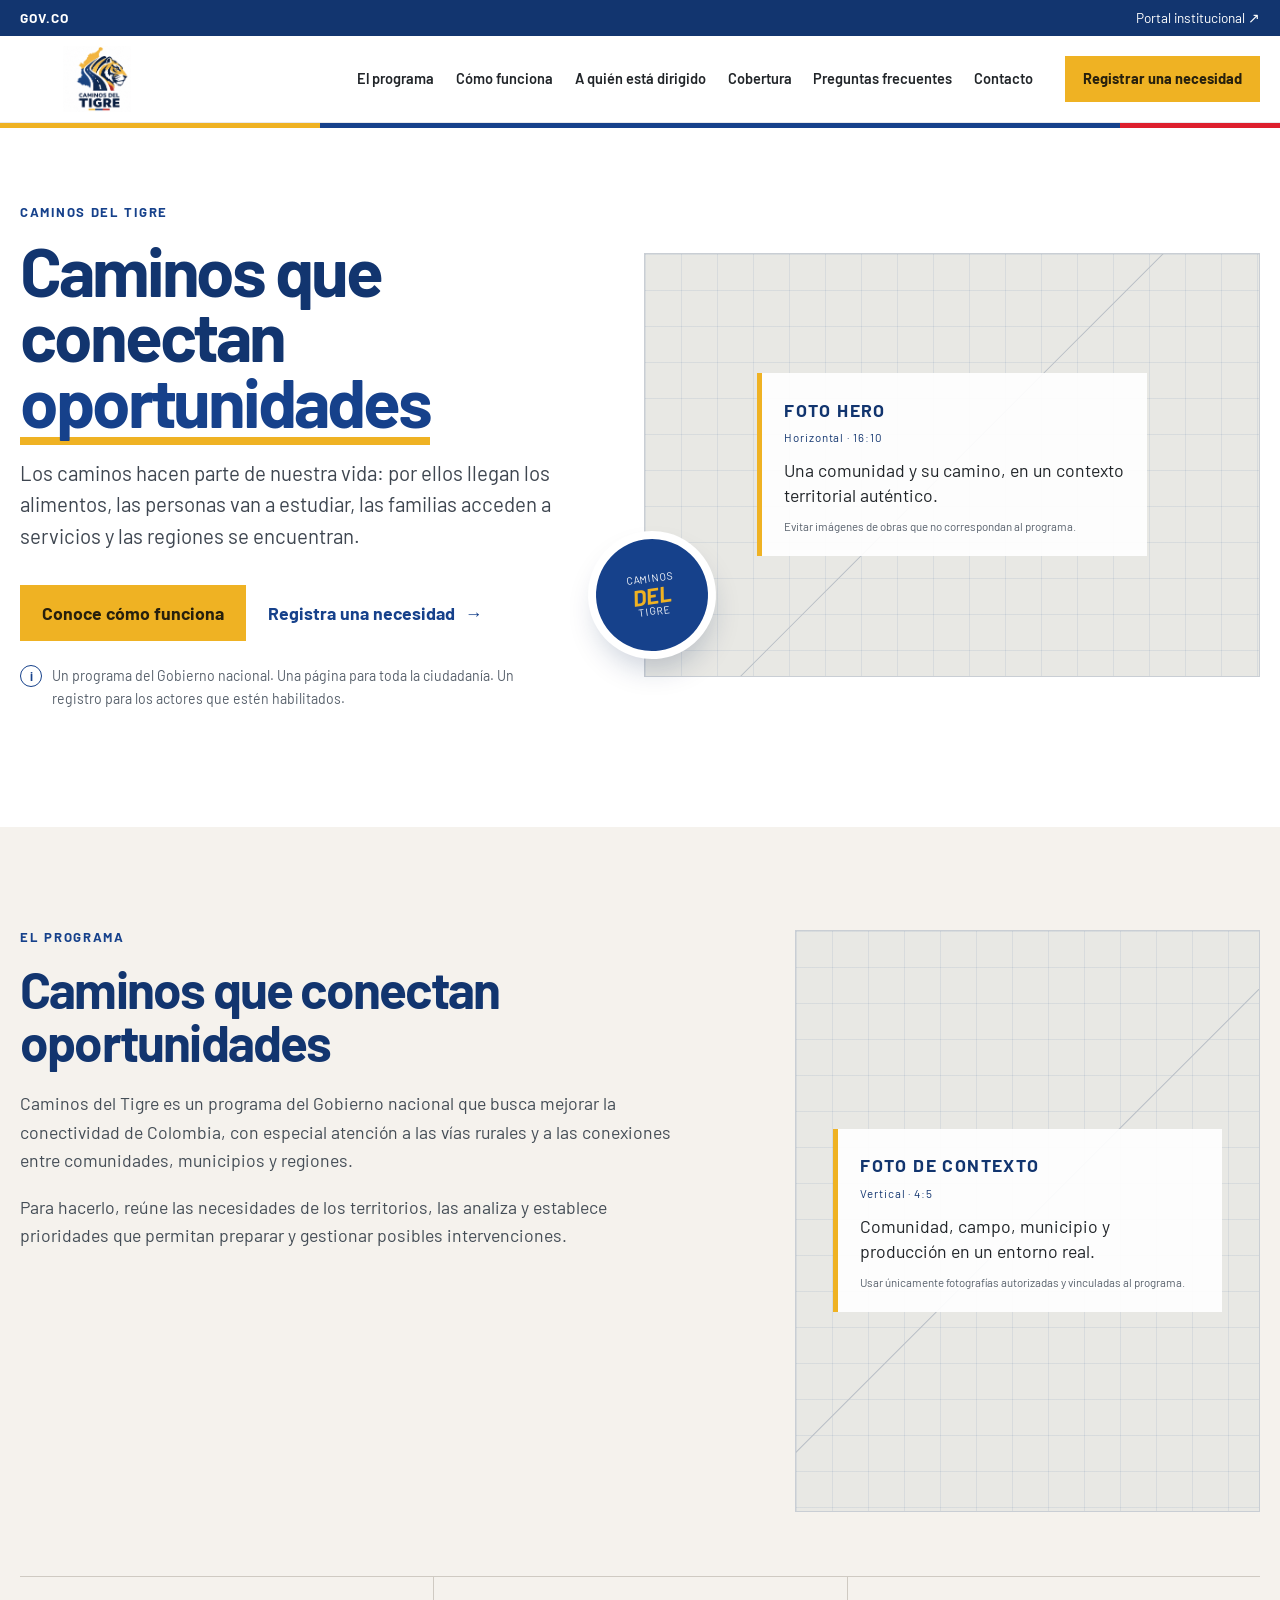
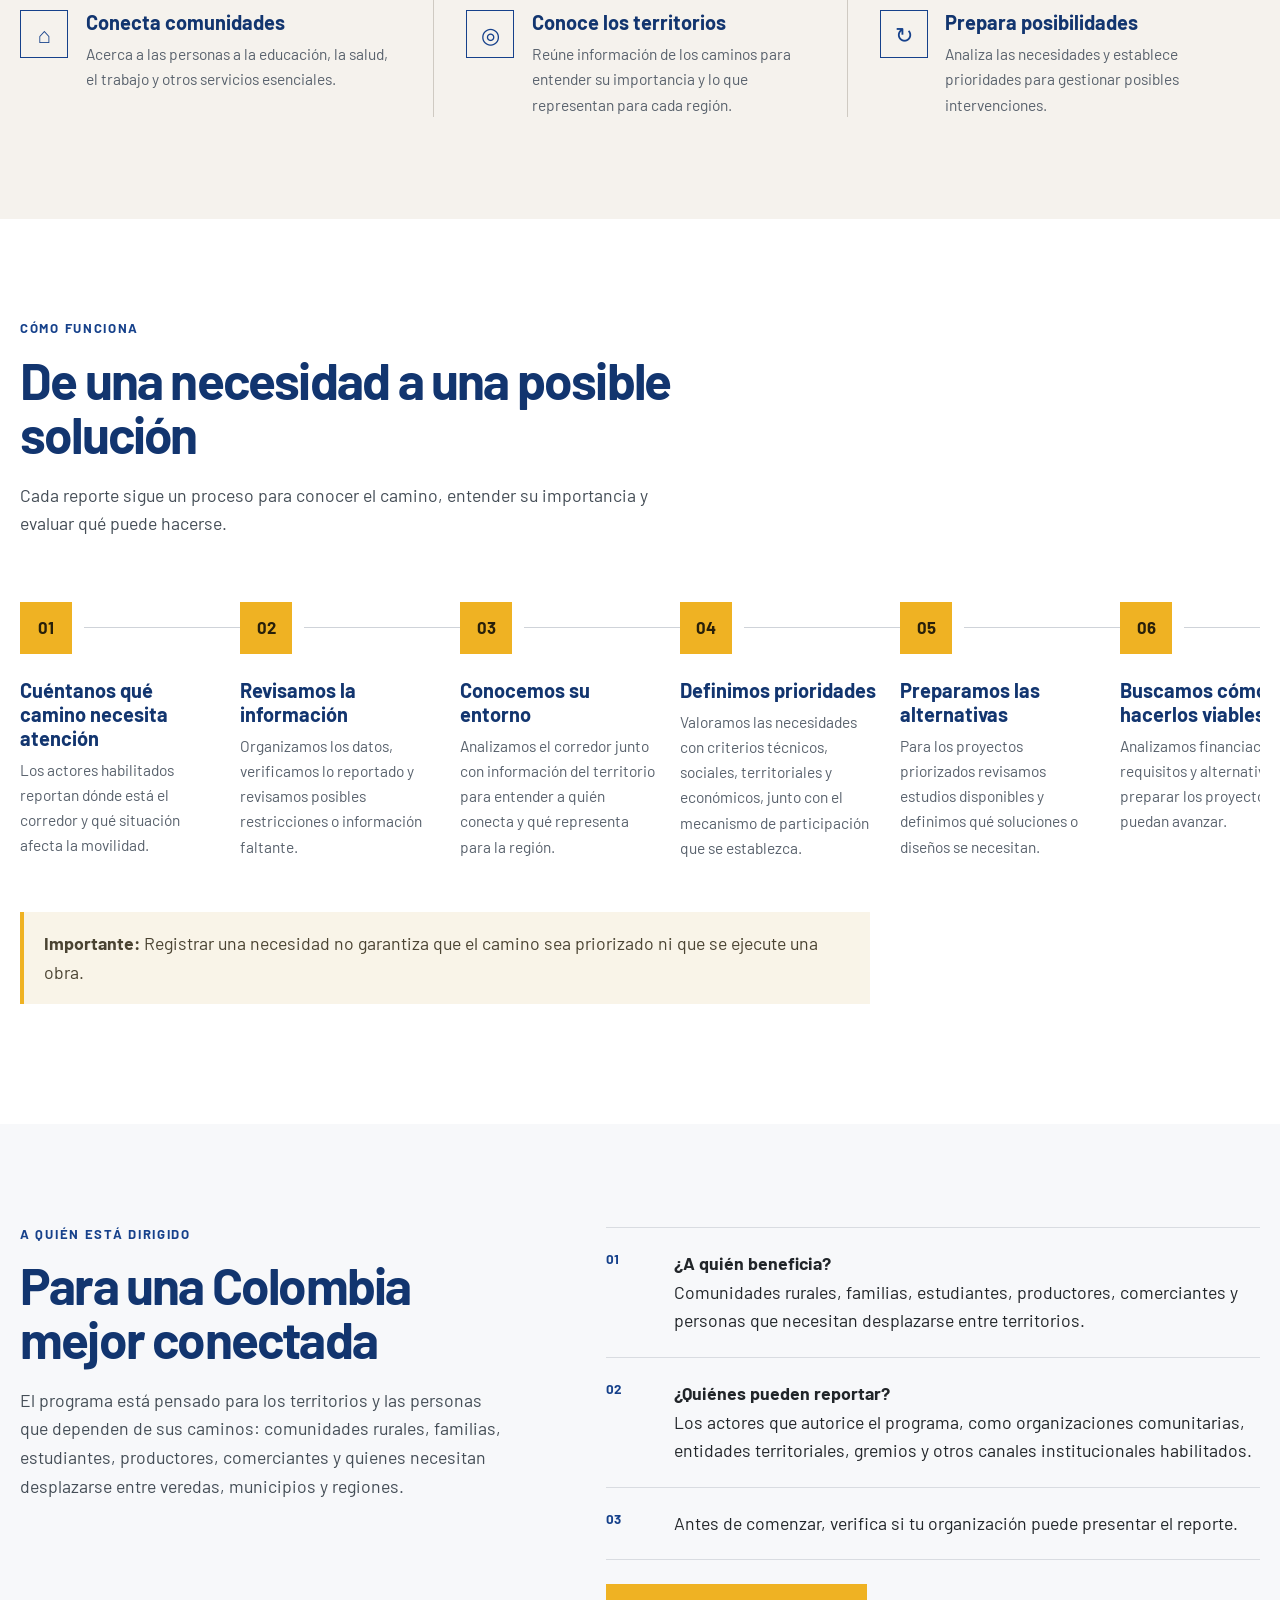
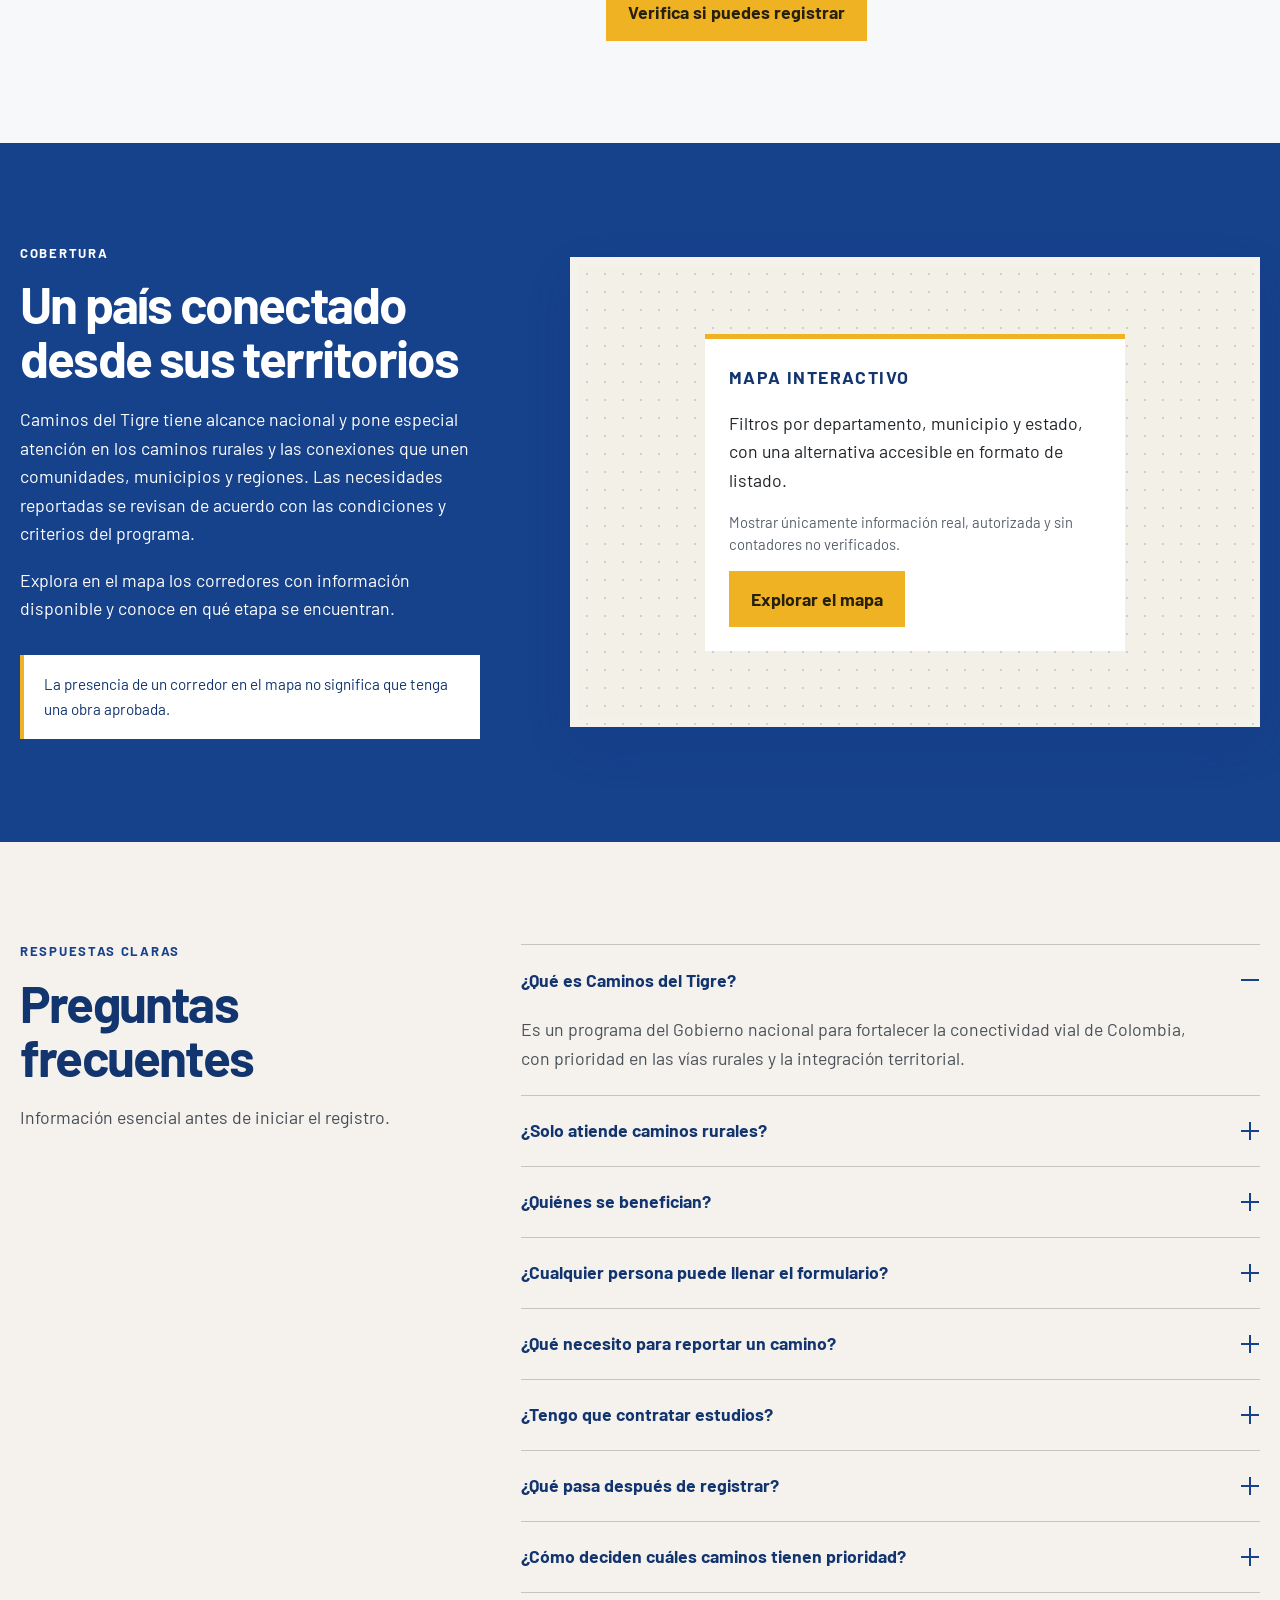
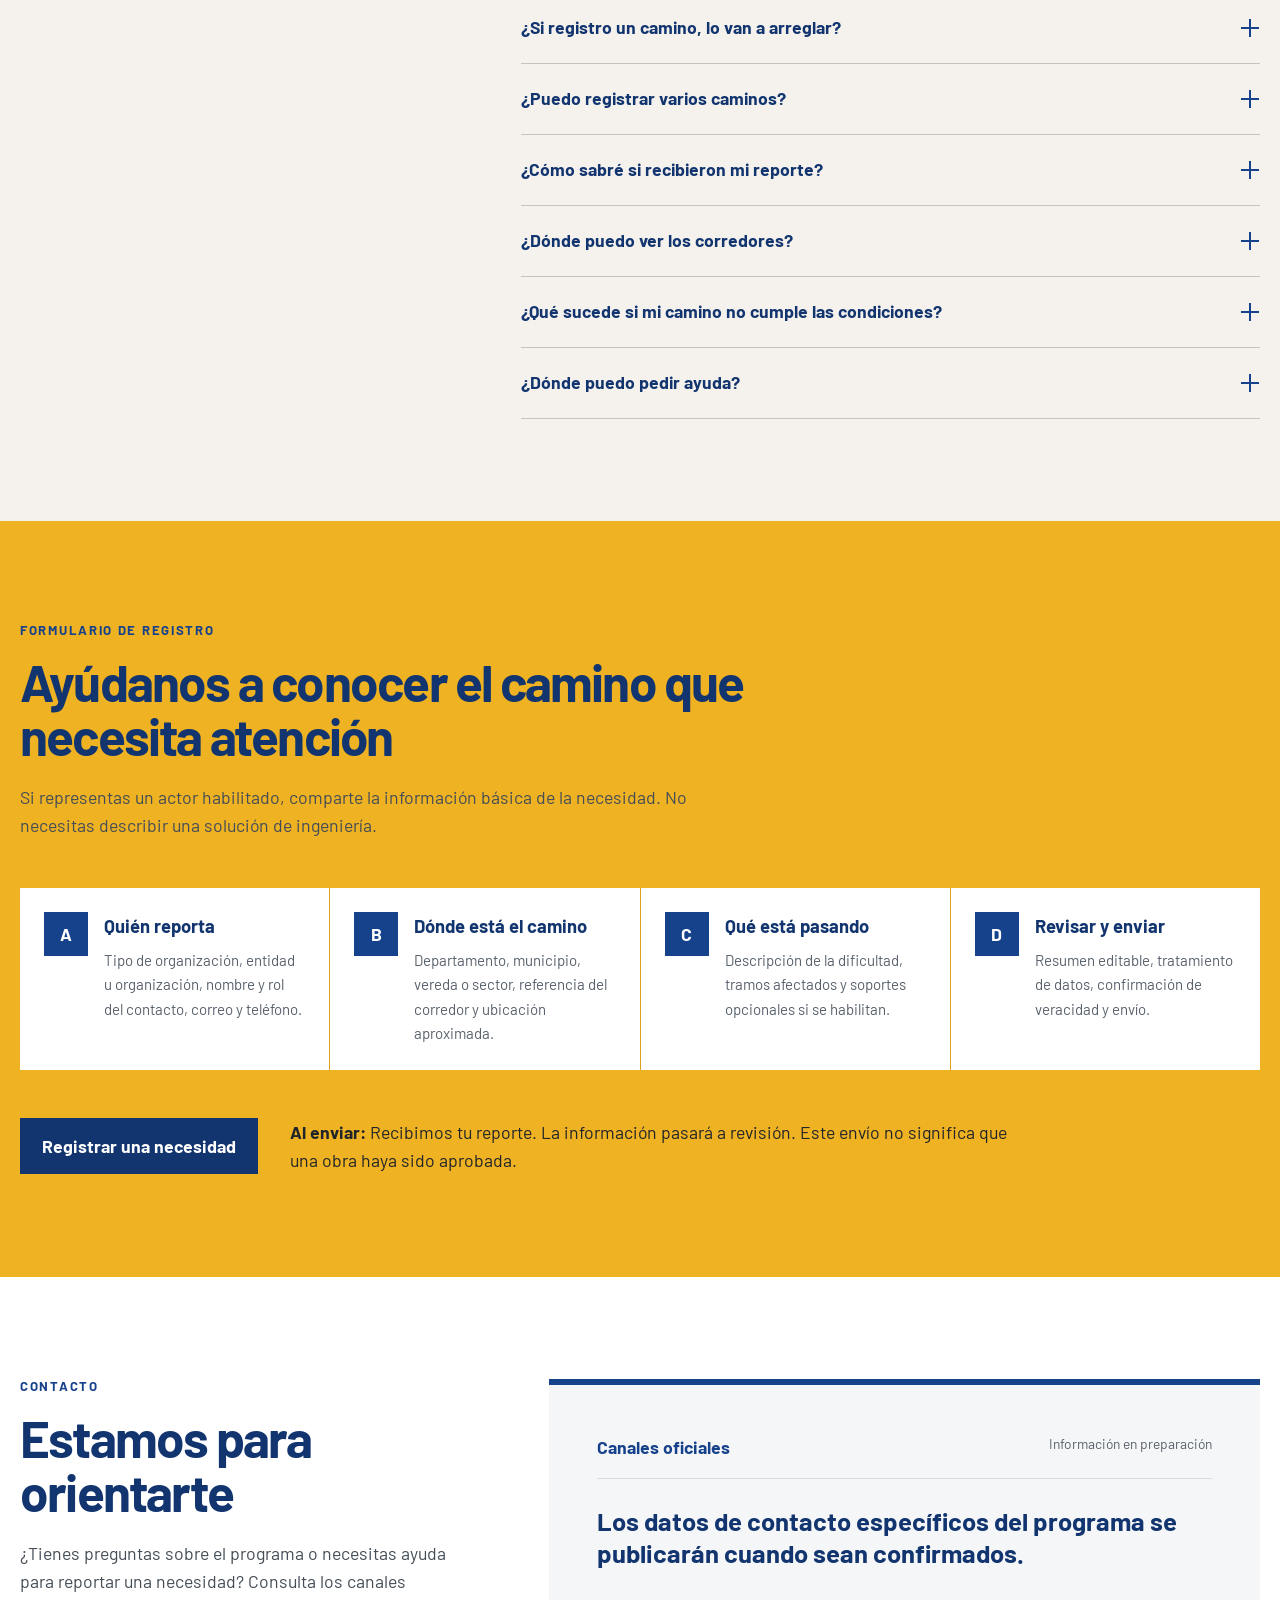
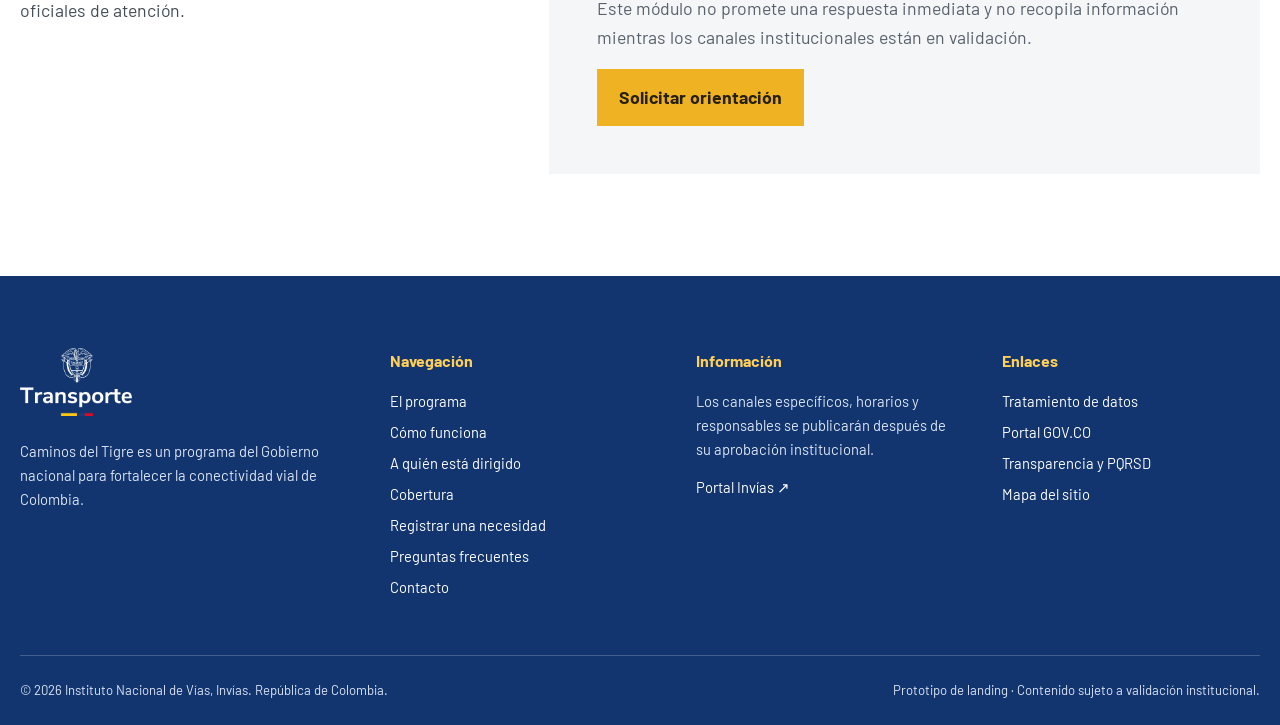
==== commit 872a3d73: "Actualizar contenidos con propuesta editorial V2" ====
--- a/index.html
+++ b/index.html
@@ -4,17 +4,17 @@
   <meta charset="utf-8">
   <meta name="viewport" content="width=device-width, initial-scale=1">
   <meta name="theme-color" content="#16418B">
-  <meta name="description" content="Conozca Caminos del Tigre y registre necesidades de vías secundarias y terciarias para su análisis y gestión por parte de Invías en Colombia.">
+  <meta name="description" content="Conozca Caminos del Tigre, un programa del Gobierno nacional para fortalecer la conectividad vial de Colombia con prioridad rural y territorial.">
   <meta property="og:type" content="website">
   <meta property="og:locale" content="es_CO">
-  <meta property="og:title" content="Caminos del Tigre: una ruta para registrar necesidades viales">
-  <meta property="og:description" content="Organizaciones habilitadas y servidores públicos podrán registrar necesidades relacionadas con vías secundarias y terciarias, ubicarlas en el mapa y consultar su estado.">
-  <title>Caminos del Tigre: registre una necesidad vial</title>
+  <meta property="og:title" content="Caminos del Tigre: caminos que conectan oportunidades">
+  <meta property="og:description" content="Un programa del Gobierno nacional para mejorar la conectividad de Colombia, con especial atención a las vías rurales y la integración territorial.">
+  <title>Caminos del Tigre: caminos que conectan oportunidades</title>
   <link rel="preconnect" href="https://fonts.googleapis.com">
   <link rel="preconnect" href="https://fonts.gstatic.com" crossorigin>
   <link href="https://fonts.googleapis.com/css2?family=Barlow:wght@400;500;600;700&display=swap" rel="stylesheet">
   <link rel="stylesheet" href="styles.css">
-  <script type="application/ld+json">{"@context":"https://schema.org","@type":"GovernmentOrganization","name":"Instituto Nacional de Vías, Invías","url":"https://www.invias.gov.co/","telephone":"+57 601 377 0600","email":"atencionciudadano@invias.gov.co","address":{"@type":"PostalAddress","streetAddress":"Calle 25G # 73B-90","addressLocality":"Bogotá D. C.","addressCountry":"CO"}}</script>
+  <script type="application/ld+json">{"@context":"https://schema.org","@type":"WebSite","name":"Caminos del Tigre","description":"Programa del Gobierno nacional para fortalecer la conectividad vial de Colombia, con prioridad rural y territorial.","inLanguage":"es-CO"}</script>
 </head>
 <body>
   <a class="skip-link" href="#contenido">Saltar al contenido principal</a>
@@ -32,7 +32,7 @@
       </a>
       <button class="menu-toggle" type="button" aria-expanded="false" aria-controls="site-nav"><span></span><span></span><span></span><span class="sr-only">Abrir menú</span></button>
       <nav class="site-nav" id="site-nav" aria-label="Navegación principal">
-        <a href="#iniciativa">La iniciativa</a><a href="#como-funciona">Cómo funciona</a><a href="#publico">A quién está dirigida</a><a href="#cobertura">Cobertura</a><a href="#preguntas">Preguntas frecuentes</a><a href="#contacto">Contacto</a>
+        <a href="#programa">El programa</a><a href="#como-funciona">Cómo funciona</a><a href="#publico">A quién está dirigido</a><a href="#cobertura">Cobertura</a><a href="#preguntas">Preguntas frecuentes</a><a href="#contacto">Contacto</a>
       </nav>
       <a class="button button-small header-cta" href="#registro">Registrar una necesidad</a>
     </div>
@@ -43,79 +43,65 @@
     <section class="hero section">
       <div class="container hero-grid">
         <div class="hero-copy reveal">
-          <p class="eyebrow">Conectividad vial para Colombia</p>
-          <h1>Las necesidades viales del territorio, <em>en un solo lugar</em></h1>
-          <p class="lead">Caminos del Tigre es una iniciativa de Invías para registrar, organizar y georreferenciar necesidades relacionadas con vías secundarias y terciarias. La información recibida permitirá contar con una visión consolidada del territorio y apoyar los procesos de análisis, priorización y estructuración de proyectos.</p>
-          <div class="actions"><a class="button" href="#registro">Registrar una necesidad vial</a><a class="text-link" href="#consulta">Consultar un registro <span aria-hidden="true">→</span></a></div>
-          <p class="microcopy"><span aria-hidden="true">i</span> El registro no implica aprobación, priorización, financiación ni ejecución automática de una obra.</p>
+          <p class="eyebrow">Caminos del Tigre</p>
+          <h1>Caminos que conectan <em>oportunidades</em></h1>
+          <p class="lead">Los caminos hacen parte de nuestra vida: por ellos llegan los alimentos, las personas van a estudiar, las familias acceden a servicios y las regiones se encuentran.</p>
+          <div class="actions"><a class="button" href="#como-funciona">Conoce cómo funciona</a><a class="text-link" href="#registro">Registra una necesidad <span aria-hidden="true">→</span></a></div>
+          <p class="microcopy"><span aria-hidden="true">i</span> Un programa del Gobierno nacional. Una página para toda la ciudadanía. Un registro para los actores que estén habilitados.</p>
         </div>
         <div class="hero-media reveal">
-          <div class="image-placeholder ratio-hero" role="img" aria-label="Espacio reservado. Vía rural entre montañas que conecta viviendas, cultivos y comunidades en Colombia.">
-            <div><strong>FOTO HERO</strong><span>Horizontal · 16:10</span><p>Territorio, infraestructura y comunidad; luz natural y personas reales en contexto.</p><small>Alt sugerido: Vía rural entre montañas que conecta viviendas, cultivos y comunidades en Colombia.</small></div>
+          <div class="image-placeholder ratio-hero" role="img" aria-label="Espacio reservado para una fotografía real de una comunidad y su camino.">
+            <div><strong>FOTO HERO</strong><span>Horizontal · 16:10</span><p>Una comunidad y su camino, en un contexto territorial auténtico.</p><small>Evitar imágenes de obras que no correspondan al programa.</small></div>
           </div>
           <div class="roundel" aria-hidden="true"><span>Caminos</span><b>del</b><span>Tigre</span></div>
         </div>
       </div>
     </section>
 
-    <section class="section warm" id="iniciativa">
+    <section class="section warm" id="programa">
       <div class="container presentation-grid">
-        <div class="section-heading reveal"><p class="kicker">La iniciativa</p><h2>Información organizada para tomar mejores decisiones</h2><p>Caminos del Tigre reúne en una herramienta única las necesidades viales reportadas por las organizaciones habilitadas y las entidades públicas. Cada registro podrá incluir la ubicación del corredor, una descripción de la situación, la población relacionada y los soportes disponibles.</p><p>Invías organizará y analizará esta información junto con criterios técnicos, sociales, económicos y territoriales. El proceso permitirá identificar necesidades, revisar la información existente y orientar las etapas posteriores, de acuerdo con la evaluación y la disponibilidad de recursos.</p></div>
-        <div class="image-placeholder ratio-context reveal" role="img" aria-label="Espacio reservado. Integrantes de una comunidad y personal técnico revisan sobre un mapa el trazado de una vía rural."><div><strong>FOTO DE CONTEXTO</strong><span>Vertical · 4:5</span><p>Actividad comunitaria o trabajo técnico en campo.</p><small>Alt sugerido: Integrantes de una comunidad y personal técnico revisan sobre un mapa el trazado de una vía rural.</small></div></div>
+        <div class="section-heading reveal"><p class="kicker">El programa</p><h2>Caminos que conectan oportunidades</h2><p>Caminos del Tigre es un programa del Gobierno nacional que busca mejorar la conectividad de Colombia, con especial atención a las vías rurales y a las conexiones entre comunidades, municipios y regiones.</p><p>Para hacerlo, reúne las necesidades de los territorios, las analiza y establece prioridades que permitan preparar y gestionar posibles intervenciones.</p></div>
+        <div class="image-placeholder ratio-context reveal" role="img" aria-label="Espacio reservado para una fotografía territorial auténtica de una comunidad conectada por su camino."><div><strong>FOTO DE CONTEXTO</strong><span>Vertical · 4:5</span><p>Comunidad, campo, municipio y producción en un entorno real.</p><small>Usar únicamente fotografías autorizadas y vinculadas al programa.</small></div></div>
         <div class="benefits reveal" aria-label="Beneficios principales">
-          <article><span class="line-icon" aria-hidden="true">⌂</span><div><h3>Un solo punto de registro</h3><p>Integra en una misma herramienta la información proveniente de actores territoriales, sectores productivos y entidades públicas.</p></div></article>
-          <article><span class="line-icon" aria-hidden="true">◎</span><div><h3>Ubicación clara de cada necesidad</h3><p>Permite relacionar el reporte con un departamento, municipio, vereda y localización geográfica del corredor vial.</p></div></article>
-          <article><span class="line-icon" aria-hidden="true">↻</span><div><h3>Consulta y trazabilidad</h3><p>Asigna un código al registro para consultar su estado durante el proceso de gestión.</p></div></article>
+          <article><span class="line-icon" aria-hidden="true">⌂</span><div><h3>Conecta comunidades</h3><p>Acerca a las personas a la educación, la salud, el trabajo y otros servicios esenciales.</p></div></article>
+          <article><span class="line-icon" aria-hidden="true">◎</span><div><h3>Conoce los territorios</h3><p>Reúne información de los caminos para entender su importancia y lo que representan para cada región.</p></div></article>
+          <article><span class="line-icon" aria-hidden="true">↻</span><div><h3>Prepara posibilidades</h3><p>Analiza las necesidades y establece prioridades para gestionar posibles intervenciones.</p></div></article>
         </div>
       </div>
     </section>
 
     <section class="section process" id="como-funciona">
       <div class="container">
-        <div class="section-heading narrow reveal"><p class="kicker">Cómo funciona</p><h2>Del registro a la gestión</h2><p>La iniciativa organiza las necesidades viales mediante una ruta común. Cada etapa depende de la calidad de la información, la evaluación aplicable y las decisiones institucionales correspondientes.</p></div>
+        <div class="section-heading narrow reveal"><p class="kicker">Cómo funciona</p><h2>De una necesidad a una posible solución</h2><p>Cada reporte sigue un proceso para conocer el camino, entender su importancia y evaluar qué puede hacerse.</p></div>
         <ol class="steps-list reveal">
-          <li><span>01</span><div><h3>Registro de la necesidad</h3><p>La organización o entidad autorizada identifica el corredor, describe la situación, señala la población relacionada y adjunta los soportes disponibles.</p></div></li>
-          <li><span>02</span><div><h3>Revisión de la información</h3><p>Invías verifica que el registro tenga los datos mínimos, asigna un código y consolida la información para su análisis.</p></div></li>
-          <li><span>03</span><div><h3>Análisis y priorización</h3><p>Las necesidades se valoran con criterios técnicos, espaciales, sociales y económicos, junto con los mecanismos de participación que defina Invías.</p></div></li>
-          <li><span>04</span><div><h3>Maduración y estructuración</h3><p>Los proyectos priorizados avanzan según sus estudios, condiciones del corredor, requisitos técnicos y alternativas de financiación y ejecución.</p></div></li>
-          <li><span>05</span><div><h3>Ejecución y seguimiento</h3><p>Los proyectos que cumplan los requisitos y cuenten con recursos podrán avanzar a contratación y obra mediante el mecanismo que corresponda.</p></div></li>
+          <li><span>01</span><div><h3>Cuéntanos qué camino necesita atención</h3><p>Los actores habilitados reportan dónde está el corredor y qué situación afecta la movilidad.</p></div></li>
+          <li><span>02</span><div><h3>Revisamos la información</h3><p>Organizamos los datos, verificamos lo reportado y revisamos posibles restricciones o información faltante.</p></div></li>
+          <li><span>03</span><div><h3>Conocemos su entorno</h3><p>Analizamos el corredor junto con información del territorio para entender a quién conecta y qué representa para la región.</p></div></li>
+          <li><span>04</span><div><h3>Definimos prioridades</h3><p>Valoramos las necesidades con criterios técnicos, sociales, territoriales y económicos, junto con el mecanismo de participación que se establezca.</p></div></li>
+          <li><span>05</span><div><h3>Preparamos las alternativas</h3><p>Para los proyectos priorizados revisamos estudios disponibles y definimos qué soluciones o diseños se necesitan.</p></div></li>
+          <li><span>06</span><div><h3>Buscamos cómo hacerlos viables</h3><p>Analizamos financiación, requisitos y alternativas para preparar los proyectos que puedan avanzar.</p></div></li>
+          <li><span>07</span><div><h3>Las obras avanzan cuando están listas</h3><p>Solo los proyectos que cumplan las condiciones correspondientes podrán pasar a contratación y ejecución.</p></div></li>
         </ol>
-        <p class="notice reveal"><strong>Importante:</strong> Cada registro puede seguir una ruta diferente. Su recepción no garantiza que el corredor sea priorizado o intervenido.</p>
+        <p class="notice reveal"><strong>Importante:</strong> Registrar una necesidad no garantiza que el camino sea priorizado ni que se ejecute una obra.</p>
       </div>
     </section>
 
     <section class="section audience" id="publico">
       <div class="container audience-grid">
-        <div class="section-heading reveal"><p class="kicker">Público</p><h2>¿Quiénes pueden registrar una necesidad?</h2><p>La herramienta contempla un acceso externo para organizaciones habilitadas y un acceso institucional para servidores públicos autorizados. Antes del lanzamiento, Invías deberá publicar la lista definitiva de perfiles habilitados y el mecanismo de autenticación.</p><div class="notice compact">Si su organización o entidad no aparece entre los perfiles habilitados, consulte los canales de contacto antes de iniciar el registro.</div></div>
+        <div class="section-heading reveal"><p class="kicker">A quién está dirigido</p><h2>Para una Colombia mejor conectada</h2><p>El programa está pensado para los territorios y las personas que dependen de sus caminos: comunidades rurales, familias, estudiantes, productores, comerciantes y quienes necesitan desplazarse entre veredas, municipios y regiones.</p></div>
         <div class="profile-list reveal">
-          <article><span>01</span><p>Organismos de acción comunal y otras organizaciones comunitarias habilitadas.</p></article>
-          <article><span>02</span><p>Comunidades y autoridades étnicas habilitadas.</p></article>
-          <article><span>03</span><p>Alcaldías, gobernaciones y entidades públicas mediante usuarios autorizados.</p></article>
-          <article><span>04</span><p>Organizaciones de sectores productivos, empresariales o agropecuarios habilitadas.</p></article>
-          <article><span>05</span><p>Líderes o representantes institucionales autorizados por Invías.</p></article>
+          <article><span>01</span><p><strong>¿A quién beneficia?</strong><br>Comunidades rurales, familias, estudiantes, productores, comerciantes y personas que necesitan desplazarse entre territorios.</p></article>
+          <article><span>02</span><p><strong>¿Quiénes pueden reportar?</strong><br>Los actores que autorice el programa, como organizaciones comunitarias, entidades territoriales, gremios y otros canales institucionales habilitados.</p></article>
+          <article><span>03</span><p>Antes de comenzar, verifica si tu organización puede presentar el reporte.</p></article>
+          <button class="button demo-action profile-action" type="button" data-message="La lista definitiva de actores habilitados está pendiente de publicación institucional.">Verifica si puedes registrar</button>
         </div>
       </div>
     </section>
 
     <section class="section territory" id="cobertura">
       <div class="container territory-grid">
-        <div class="section-heading reveal"><p class="kicker light">Cobertura territorial</p><h2>Necesidades viales en el territorio nacional</h2><p>Caminos del Tigre está planteado para consolidar necesidades relacionadas con vías secundarias y terciarias en Colombia. La cobertura operativa y la posible apertura por fases deben ser confirmadas por Invías.</p><ul class="fact-list"><li><span>País</span><strong>Colombia</strong></li><li><span>Infraestructura</span><strong>Vías secundarias y terciarias</strong></li><li><span>Nivel de detalle</span><strong>Departamento, municipio, vereda y corredor</strong></li></ul></div>
-        <div class="map-placeholder reveal" role="img" aria-label="Espacio reservado para mapa, buscador o selector territorial; los territorios habilitados están pendientes de confirmación."><span class="map-pin">●</span><div><strong>MAPA O SELECTOR TERRITORIAL</strong><p>Busque el departamento, municipio y vereda. Luego ubique el corredor o ingrese las coordenadas disponibles.</p><small>La cobertura de lanzamiento y los territorios habilitados están pendientes de confirmación institucional.</small></div></div>
-      </div>
-    </section>
-
-    <section class="section data-note">
-      <div class="container data-note-inner reveal"><p class="kicker">Resultados</p><h2>Información para comprender las necesidades viales</h2><p>Los indicadores se publicarán cuando Invías disponga de cifras verificadas, una fecha de corte, una fuente y una definición pública. Los registros no equivalen a obras aprobadas, financiadas o ejecutadas.</p></div>
-    </section>
-
-    <section class="section stories" id="historias">
-      <div class="container">
-        <div class="section-heading narrow reveal"><p class="kicker">Historias</p><h2>Lo que una vía hace posible</h2><p>Este espacio presentará relatos autorizados y verificables sobre educación, salud, mercados y otros servicios, distinguiendo siempre entre una necesidad registrada, un proyecto priorizado y una obra ejecutada.</p></div>
-        <div class="stories-grid reveal">
-          <article><div class="image-placeholder ratio-story"><div><strong>FOTO DE HISTORIA 01</strong><span>3:2</span><p>Conexión con servicios esenciales.</p><small>Imagen y testimonio pendientes de autorización.</small></div></div><h3>Conexión con servicios esenciales</h3><p>Historia documental pendiente de validación institucional.</p></article>
-          <article><div class="image-placeholder ratio-story"><div><strong>FOTO DE HISTORIA 02</strong><span>3:2</span><p>Producción y economía local.</p><small>Imagen y testimonio pendientes de autorización.</small></div></div><h3>Producción y economía local</h3><p>Historia documental pendiente de validación institucional.</p></article>
-          <article><div class="image-placeholder ratio-story"><div><strong>FOTO DE HISTORIA 03</strong><span>3:2</span><p>Organización territorial.</p><small>Imagen y testimonio pendientes de autorización.</small></div></div><h3>Organización territorial</h3><p>Historia documental pendiente de validación institucional.</p></article>
-        </div>
+        <div class="section-heading reveal"><p class="kicker light">Cobertura</p><h2>Un país conectado desde sus territorios</h2><p>Caminos del Tigre tiene alcance nacional y pone especial atención en los caminos rurales y las conexiones que unen comunidades, municipios y regiones. Las necesidades reportadas se revisan de acuerdo con las condiciones y criterios del programa.</p><p>Explora en el mapa los corredores con información disponible y conoce en qué etapa se encuentran.</p><div class="notice compact territory-notice">La presencia de un corredor en el mapa no significa que tenga una obra aprobada.</div></div>
+        <div class="map-placeholder reveal" role="img" aria-label="Espacio reservado para un mapa interactivo con filtros por departamento, municipio y estado."><span class="map-pin">●</span><div><strong>MAPA INTERACTIVO</strong><p>Filtros por departamento, municipio y estado, con una alternativa accesible en formato de listado.</p><small>Mostrar únicamente información real, autorizada y sin contadores no verificados.</small><button class="button demo-action map-action" type="button" data-message="El mapa estará disponible cuando se habiliten sus capas y estados oficiales.">Explorar el mapa</button></div></div>
       </div>
     </section>
 
@@ -123,29 +109,36 @@
       <div class="container faq-grid">
         <div class="section-heading reveal"><p class="kicker">Respuestas claras</p><h2>Preguntas frecuentes</h2><p>Información esencial antes de iniciar el registro.</p></div>
         <div class="accordion reveal">
-          <details open><summary>¿Qué es Caminos del Tigre?<span aria-hidden="true"></span></summary><p>Es una iniciativa de Invías para recibir, organizar, georreferenciar y gestionar información sobre necesidades relacionadas con vías secundarias y terciarias.</p></details>
-          <details><summary>¿Quién puede registrar una necesidad?<span aria-hidden="true"></span></summary><p>La documentación prevé organizaciones habilitadas y usuarios institucionales autorizados. La lista definitiva de perfiles, condiciones de acceso y proceso de habilitación está pendiente de confirmación institucional.</p></details>
-          <details><summary>¿Qué tipo de vías se pueden reportar?<span aria-hidden="true"></span></summary><p>La herramienta está destinada al registro de necesidades relacionadas con vías secundarias y terciarias. Los criterios definitivos para confirmar la categoría vial serán publicados por Invías.</p></details>
-          <details><summary>¿Necesito estudios y diseños para registrar una necesidad?<span aria-hidden="true"></span></summary><p>No. La documentación indica que la priorización no depende de contar previamente con estudios y diseños. Si existen, podrán aportarse para su revisión técnica.</p></details>
-          <details><summary>¿Registrar una necesidad garantiza la ejecución de una obra?<span aria-hidden="true"></span></summary><p>No. La priorización, estructuración y eventual ejecución dependen de evaluaciones técnicas, requisitos aplicables, disponibilidad de recursos y decisiones institucionales.</p></details>
-          <details><summary>¿Cómo consulto el estado de mi registro?<span aria-hidden="true"></span></summary><p>Al completar el envío, la plataforma deberá generar un código único. La consulta se realizará con ese código mediante la opción “Consultar un registro”.</p></details>
-          <details><summary>¿La plataforma funciona sin conexión a internet?<span aria-hidden="true"></span></summary><p>La documentación identifica esta necesidad para zonas rurales, pero no confirma que la función esté disponible en el lanzamiento.</p></details>
+          <details open><summary>¿Qué es Caminos del Tigre?<span aria-hidden="true"></span></summary><p>Es un programa del Gobierno nacional para fortalecer la conectividad vial de Colombia, con prioridad en las vías rurales y la integración territorial.</p></details>
+          <details><summary>¿Solo atiende caminos rurales?<span aria-hidden="true"></span></summary><p>No. Tiene alcance sobre la red vial nacional y prioriza las necesidades de conectividad rural y territorial, conforme a sus reglas de operación.</p></details>
+          <details><summary>¿Quiénes se benefician?<span aria-hidden="true"></span></summary><p>Las personas y territorios que necesitan mejores conexiones para estudiar, trabajar, acceder a servicios y transportar productos.</p></details>
+          <details><summary>¿Cualquier persona puede llenar el formulario?<span aria-hidden="true"></span></summary><p>El registro está previsto para actores habilitados. La ciudadanía puede acercar sus necesidades a las organizaciones y autoridades que correspondan.</p></details>
+          <details><summary>¿Qué necesito para reportar un camino?<span aria-hidden="true"></span></summary><p>La ubicación del corredor, una descripción clara de la necesidad y los datos del actor autorizado que presenta el reporte.</p></details>
+          <details><summary>¿Tengo que contratar estudios?<span aria-hidden="true"></span></summary><p>No es un requisito para que la necesidad sea considerada en la priorización. Si existen estudios, podrán aportarse según las reglas del formulario.</p></details>
+          <details><summary>¿Qué pasa después de registrar?<span aria-hidden="true"></span></summary><p>La información se recibe y revisa para continuar con las etapas de análisis del programa.</p></details>
+          <details><summary>¿Cómo deciden cuáles caminos tienen prioridad?<span aria-hidden="true"></span></summary><p>Se analizan las condiciones del territorio, la conectividad y los posibles beneficios sociales y económicos, junto con el mecanismo de participación definido.</p></details>
+          <details><summary>¿Si registro un camino, lo van a arreglar?<span aria-hidden="true"></span></summary><p>No necesariamente. El registro permite dar a conocer una necesidad, pero no garantiza financiación ni ejecución.</p></details>
+          <details><summary>¿Puedo registrar varios caminos?<span aria-hidden="true"></span></summary><p>La cantidad y modalidad de registros dependerán de las reglas definitivas del formulario.</p></details>
+          <details><summary>¿Cómo sabré si recibieron mi reporte?<span aria-hidden="true"></span></summary><p>La página mostrará una confirmación de envío. El número de radicado y el seguimiento dependerán de las funcionalidades habilitadas.</p></details>
+          <details><summary>¿Dónde puedo ver los corredores?<span aria-hidden="true"></span></summary><p>En el mapa público, cuando se habiliten las capas de información y los estados de los registros.</p></details>
+          <details><summary>¿Qué sucede si mi camino no cumple las condiciones?<span aria-hidden="true"></span></summary><p>El equipo responsable determinará el tratamiento aplicable y la información que se comunicará al peticionario.</p></details>
+          <details><summary>¿Dónde puedo pedir ayuda?<span aria-hidden="true"></span></summary><p>En los canales oficiales que se publiquen en la sección Contacto.</p></details>
         </div>
       </div>
     </section>
 
-    <section class="cta-band" id="registro"><div class="container cta-inner reveal"><div><p class="kicker dark">Próximo paso</p><h2>Registre la necesidad vial de su territorio</h2><p>Prepare la ubicación, la descripción y los soportes disponibles. Si representa una organización o entidad habilitada, complete el formulario y conserve el código asignado.</p></div><div class="actions"><button class="button button-dark demo-action" type="button" data-message="El enlace público de registro está pendiente de habilitación por Invías.">Iniciar registro</button><button class="text-link dark demo-action" id="consulta" type="button" data-message="La consulta por código estará disponible cuando Invías habilite el servicio.">Consultar con mi código <span aria-hidden="true">→</span></button></div></div></section>
+    <section class="section registration" id="registro"><div class="container"><div class="section-heading narrow reveal"><p class="kicker">Formulario de registro</p><h2>Ayúdanos a conocer el camino que necesita atención</h2><p>Si representas un actor habilitado, comparte la información básica de la necesidad. No necesitas describir una solución de ingeniería.</p></div><ol class="registration-steps reveal"><li><span>A</span><div><h3>Quién reporta</h3><p>Tipo de organización, entidad u organización, nombre y rol del contacto, correo y teléfono.</p></div></li><li><span>B</span><div><h3>Dónde está el camino</h3><p>Departamento, municipio, vereda o sector, referencia del corredor y ubicación aproximada.</p></div></li><li><span>C</span><div><h3>Qué está pasando</h3><p>Descripción de la dificultad, tramos afectados y soportes opcionales si se habilitan.</p></div></li><li><span>D</span><div><h3>Revisar y enviar</h3><p>Resumen editable, tratamiento de datos, confirmación de veracidad y envío.</p></div></li></ol><div class="registration-action reveal"><button class="button button-dark demo-action" type="button" data-message="El formulario público estará disponible cuando se habiliten sus reglas y validaciones definitivas.">Registrar una necesidad</button><p><strong>Al enviar:</strong> Recibimos tu reporte. La información pasará a revisión. Este envío no significa que una obra haya sido aprobada.</p></div></div></section>
 
     <section class="section contact" id="contacto">
       <div class="container contact-grid">
-        <div class="section-heading reveal"><p class="kicker">Contacto</p><h2>Estamos para orientarle</h2><p>¿Tiene dudas sobre Caminos del Tigre o necesita orientación para usar la plataforma? Consulte los canales oficiales de Invías. No utilice este formulario para registrar una necesidad vial.</p><address><p><strong>Correo</strong><a href="mailto:atencionciudadano@invias.gov.co">atencionciudadano@invias.gov.co</a></p><p><strong>Conmutador</strong><a href="tel:+576013770600">(+57) 601 377 0600</a></p><p><strong>Línea gratuita</strong><a href="tel:018000117844">01 8000 117844</a></p><p><strong>Dirección</strong><span>Calle 25G # 73B-90, Complejo Empresarial Central Point, Bogotá D. C.</span></p><p><strong>Horario</strong><span>Lunes a viernes, de 8:00 a. m. a 5:00 p. m.</span></p></address></div>
-        <form class="contact-form reveal" id="contact-form" novalidate><div class="form-intro"><span>Formulario demostrativo</span><p>Valida los datos en este dispositivo y no envía información.</p></div><div class="field-row"><label>Nombre completo <span aria-hidden="true">*</span><input name="nombre" autocomplete="name" required></label><label>Tipo de usuario <span aria-hidden="true">*</span><select name="tipo" required><option value="">Seleccione</option><option>Organización</option><option>Comunidad</option><option>Entidad pública</option><option>Sector productivo</option><option>Otro</option></select></label></div><label>Organización o entidad<input name="organizacion" autocomplete="organization"></label><div class="field-row"><label>Departamento<input name="departamento"></label><label>Municipio<input name="municipio"></label></div><div class="field-row"><label>Correo electrónico <span aria-hidden="true">*</span><input type="email" name="correo" autocomplete="email" required></label><label>Teléfono<input type="tel" name="telefono" autocomplete="tel"></label></div><label>Tema de la consulta <span aria-hidden="true">*</span><select name="tema" required><option value="">Seleccione</option><option>Acceso a la plataforma</option><option>Funcionamiento del registro</option><option>Consulta de estado</option><option>Otra orientación</option></select></label><label>Mensaje <span aria-hidden="true">*</span><textarea name="mensaje" rows="5" required></textarea></label><label class="consent"><input type="checkbox" name="consentimiento" required><span>He leído la Política para el Tratamiento de Datos Personales y autorizo el tratamiento de mis datos.</span></label><button class="button" type="submit">Validar solicitud</button><p class="form-status" role="status" aria-live="polite"></p></form>
+        <div class="section-heading reveal"><p class="kicker">Contacto</p><h2>Estamos para orientarte</h2><p>¿Tienes preguntas sobre el programa o necesitas ayuda para reportar una necesidad? Consulta los canales oficiales de atención.</p></div>
+        <div class="contact-form contact-pending reveal"><div class="form-intro"><span>Canales oficiales</span><p>Información en preparación</p></div><h3>Los datos de contacto específicos del programa se publicarán cuando sean confirmados.</h3><p>Este módulo no promete una respuesta inmediata y no recopila información mientras los canales institucionales están en validación.</p><button class="button demo-action" type="button" data-message="El canal de orientación será publicado cuando reciba aprobación institucional.">Solicitar orientación</button></div>
       </div>
     </section>
   </main>
 
   <footer class="site-footer">
-    <div class="container footer-grid"><div class="footer-brand"><img src="assets/logo-mintransporte-blanco.png" alt="Ministerio de Transporte"><p>El Instituto Nacional de Vías (Invías) es una entidad del orden nacional, adscrita al Ministerio de Transporte.</p></div><div><h2>Navegación</h2><a href="#iniciativa">Acerca de Caminos del Tigre</a><a href="#registro">Registrar una necesidad</a><a href="#preguntas">Preguntas frecuentes</a><a href="#contacto">Contacto</a><a href="https://www.invias.gov.co/" target="_blank" rel="noopener">Portal Invías <span aria-hidden="true">↗</span></a></div><div><h2>Canales oficiales</h2><p>Instituto Nacional de Vías, Invías<br>Calle 25G # 73B-90, Bogotá D. C.</p><a href="mailto:atencionciudadano@invias.gov.co">atencionciudadano@invias.gov.co</a><a href="tel:+576013770600">(+57) 601 377 0600</a><a href="tel:018000117844">01 8000 117844</a></div><div><h2>Enlaces</h2><a href="https://www.invias.gov.co/index.php/archivo-y-documentos/politicas-y-lineamientos/18521-politica-para-el-tratamiento-de-datos-personales-2024/file" target="_blank" rel="noopener">Tratamiento de datos</a><a href="https://www.gov.co/" target="_blank" rel="noopener">Portal GOV.CO</a><a href="https://www.invias.gov.co/" target="_blank" rel="noopener">Transparencia y PQRSD</a><a href="sitemap.html">Mapa del sitio</a></div></div>
+    <div class="container footer-grid"><div class="footer-brand"><img src="assets/logo-mintransporte-blanco.png" alt="Ministerio de Transporte"><p>Caminos del Tigre es un programa del Gobierno nacional para fortalecer la conectividad vial de Colombia.</p></div><div><h2>Navegación</h2><a href="#programa">El programa</a><a href="#como-funciona">Cómo funciona</a><a href="#publico">A quién está dirigido</a><a href="#cobertura">Cobertura</a><a href="#registro">Registrar una necesidad</a><a href="#preguntas">Preguntas frecuentes</a><a href="#contacto">Contacto</a></div><div><h2>Información</h2><p>Los canales específicos, horarios y responsables se publicarán después de su aprobación institucional.</p><a href="https://www.invias.gov.co/" target="_blank" rel="noopener">Portal Invías <span aria-hidden="true">↗</span></a></div><div><h2>Enlaces</h2><a href="https://www.invias.gov.co/index.php/archivo-y-documentos/politicas-y-lineamientos/18521-politica-para-el-tratamiento-de-datos-personales-2024/file" target="_blank" rel="noopener">Tratamiento de datos</a><a href="https://www.gov.co/" target="_blank" rel="noopener">Portal GOV.CO</a><a href="https://www.invias.gov.co/" target="_blank" rel="noopener">Transparencia y PQRSD</a><a href="sitemap.html">Mapa del sitio</a></div></div>
     <div class="container footer-bottom"><p>© 2026 Instituto Nacional de Vías, Invías. República de Colombia.</p><p>Prototipo de landing · Contenido sujeto a validación institucional.</p></div>
   </footer>
   <div class="toast" id="toast" role="status" aria-live="polite"></div>
--- a/styles.css
+++ b/styles.css
@@ -4,3 +4,22 @@
 @media(max-width:768px){html{scroll-padding-top:90px}.container{width:min(calc(100% - 1.5rem),var(--max))}.header-inner{min-height:72px}.brand{width:130px}.section{padding:4.5rem 0}.hero-grid,.presentation-grid,.audience-grid,.territory-grid,.faq-grid,.contact-grid,.cta-inner{grid-template-columns:1fr}.hero-copy{order:1}.hero-media{order:2;margin-left:1.5rem}.hero h1{font-size:clamp(2.75rem,14vw,4.5rem)}.roundel{left:-28px;width:90px;height:90px}.benefits,.stories-grid{grid-template-columns:1fr}.benefits article+article{border-left:0;padding-left:0}.benefits article{border-bottom:1px solid #cfcac2;padding-bottom:1.5rem}.steps-list{grid-template-columns:1fr;margin-top:2.5rem}.steps-list li{display:grid;grid-template-columns:52px 1fr;gap:1rem;padding:0 0 1.5rem}.steps-list li>span{margin:0}.steps-list li:not(:last-child)::before{display:block;top:52px;bottom:0;left:25px;width:1px;height:auto;right:auto}.territory-grid{gap:2rem}.map-placeholder{min-height:380px}.data-note-inner{grid-template-columns:1fr;gap:1rem}.cta-inner{gap:1rem}.field-row{grid-template-columns:1fr}.footer-grid{grid-template-columns:1fr;gap:2rem}.footer-bottom{display:block}.footer-bottom p+p{margin-top:.5rem}.form-intro{display:block}.ratio-hero{min-height:330px}}
 @media(max-width:480px){.institutional-inner{min-height:34px}.hero{padding-top:3rem}.actions{align-items:stretch}.actions .button{width:100%}.hero-media{margin-left:.75rem}.ratio-hero{min-height:300px}.image-placeholder>div{padding:1rem}.roundel{bottom:-20px}.map-placeholder{min-height:420px}.fact-list li{grid-template-columns:1fr}.contact-form{margin-inline:-.75rem}.footer-grid{gap:2.5rem}}
 @media(prefers-reduced-motion:reduce){html{scroll-behavior:auto}*,*::before,*::after{animation-duration:.01ms!important;animation-iteration-count:1!important;transition-duration:.01ms!important}.reveal{opacity:1;transform:none}}
+
+/* Ajustes editoriales de la propuesta V2 */
+.steps-list{grid-template-columns:repeat(7,minmax(220px,1fr));overflow-x:auto;scroll-snap-type:x proximity;padding-bottom:1rem}
+.steps-list li{scroll-snap-align:start}
+.profile-action{margin-top:1.5rem}
+.map-action{margin-top:1rem}
+.territory-notice{background:#fff;color:var(--blue-dark)}
+.registration{background:var(--yellow)}
+.registration-steps{list-style:none;padding:0;margin:3rem 0;display:grid;grid-template-columns:repeat(4,1fr);gap:1px;background:#d9a018}
+.registration-steps li{display:flex;gap:1rem;padding:1.5rem;background:#fff}
+.registration-steps li>span{display:grid;place-items:center;flex:none;width:44px;height:44px;background:var(--blue);color:#fff;font-weight:700}
+.registration-steps h3{margin:0 0 .4rem;color:var(--blue-dark);font-size:1.15rem}
+.registration-steps p{margin:0;color:var(--muted);font-size:.94rem}
+.registration-action{display:flex;align-items:center;gap:2rem}
+.registration-action p{max-width:720px;margin:0}
+.contact-pending h3{color:var(--blue-dark);font-size:clamp(1.35rem,2vw,2rem);line-height:1.25}
+.contact-pending>p{color:var(--muted)}
+@media(max-width:1100px) and (min-width:769px){.steps-list{grid-template-columns:repeat(7,minmax(220px,1fr));gap:0}.registration-steps{grid-template-columns:1fr 1fr}}
+@media(max-width:768px){.steps-list{grid-template-columns:1fr;overflow:visible}.registration-steps{grid-template-columns:1fr}.registration-action{align-items:flex-start;flex-direction:column}}
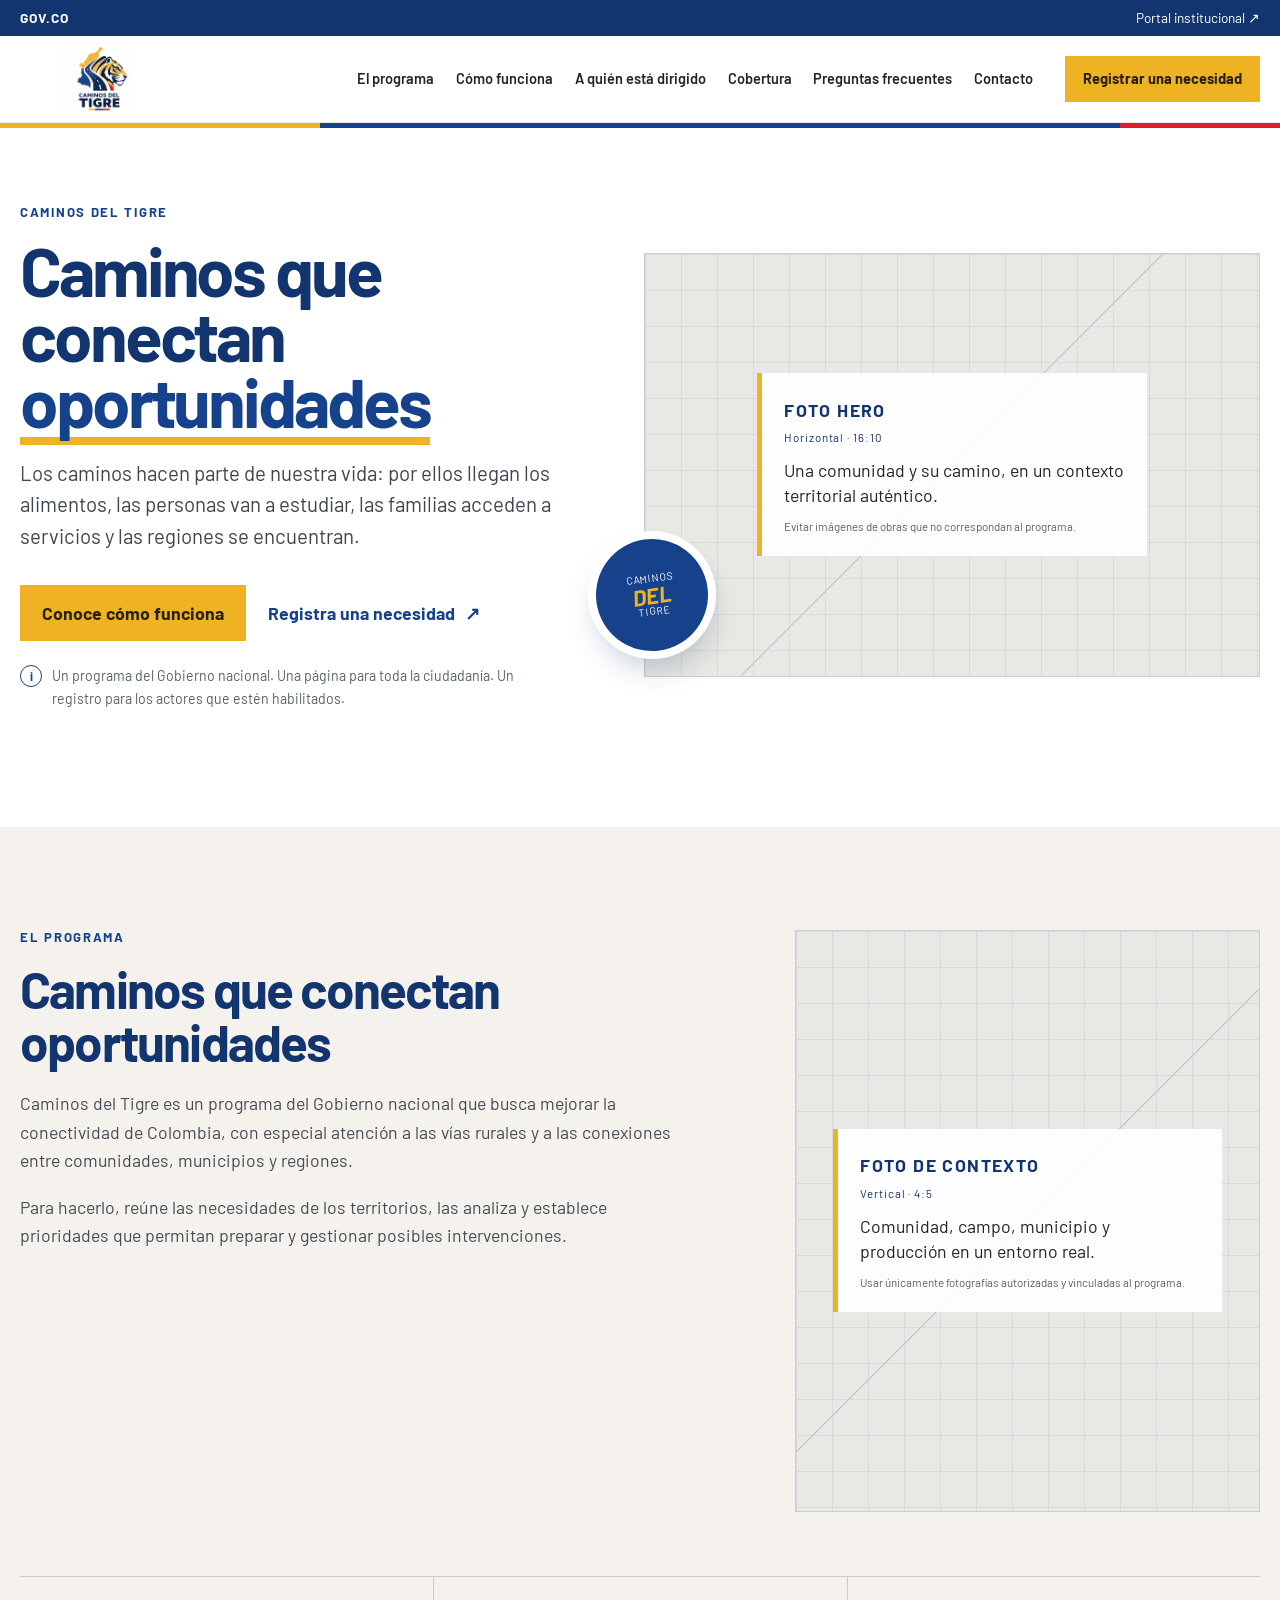
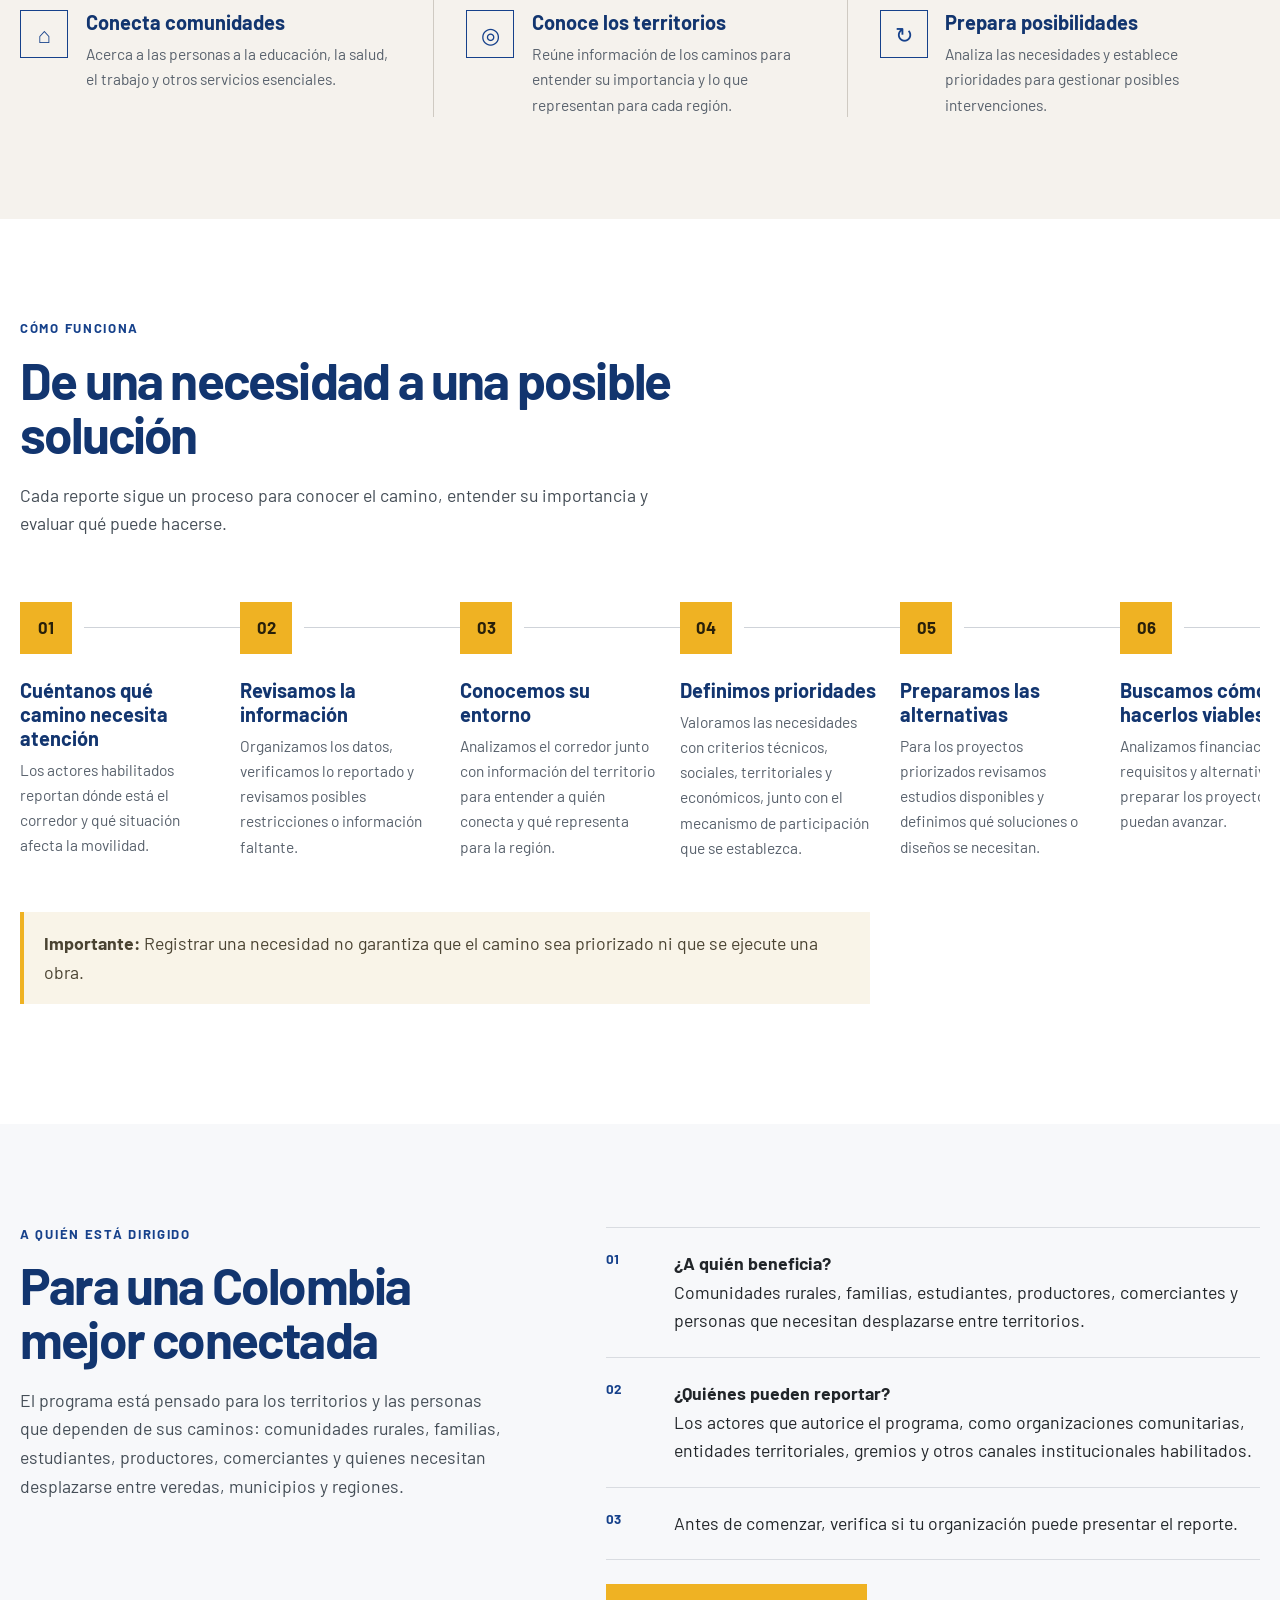
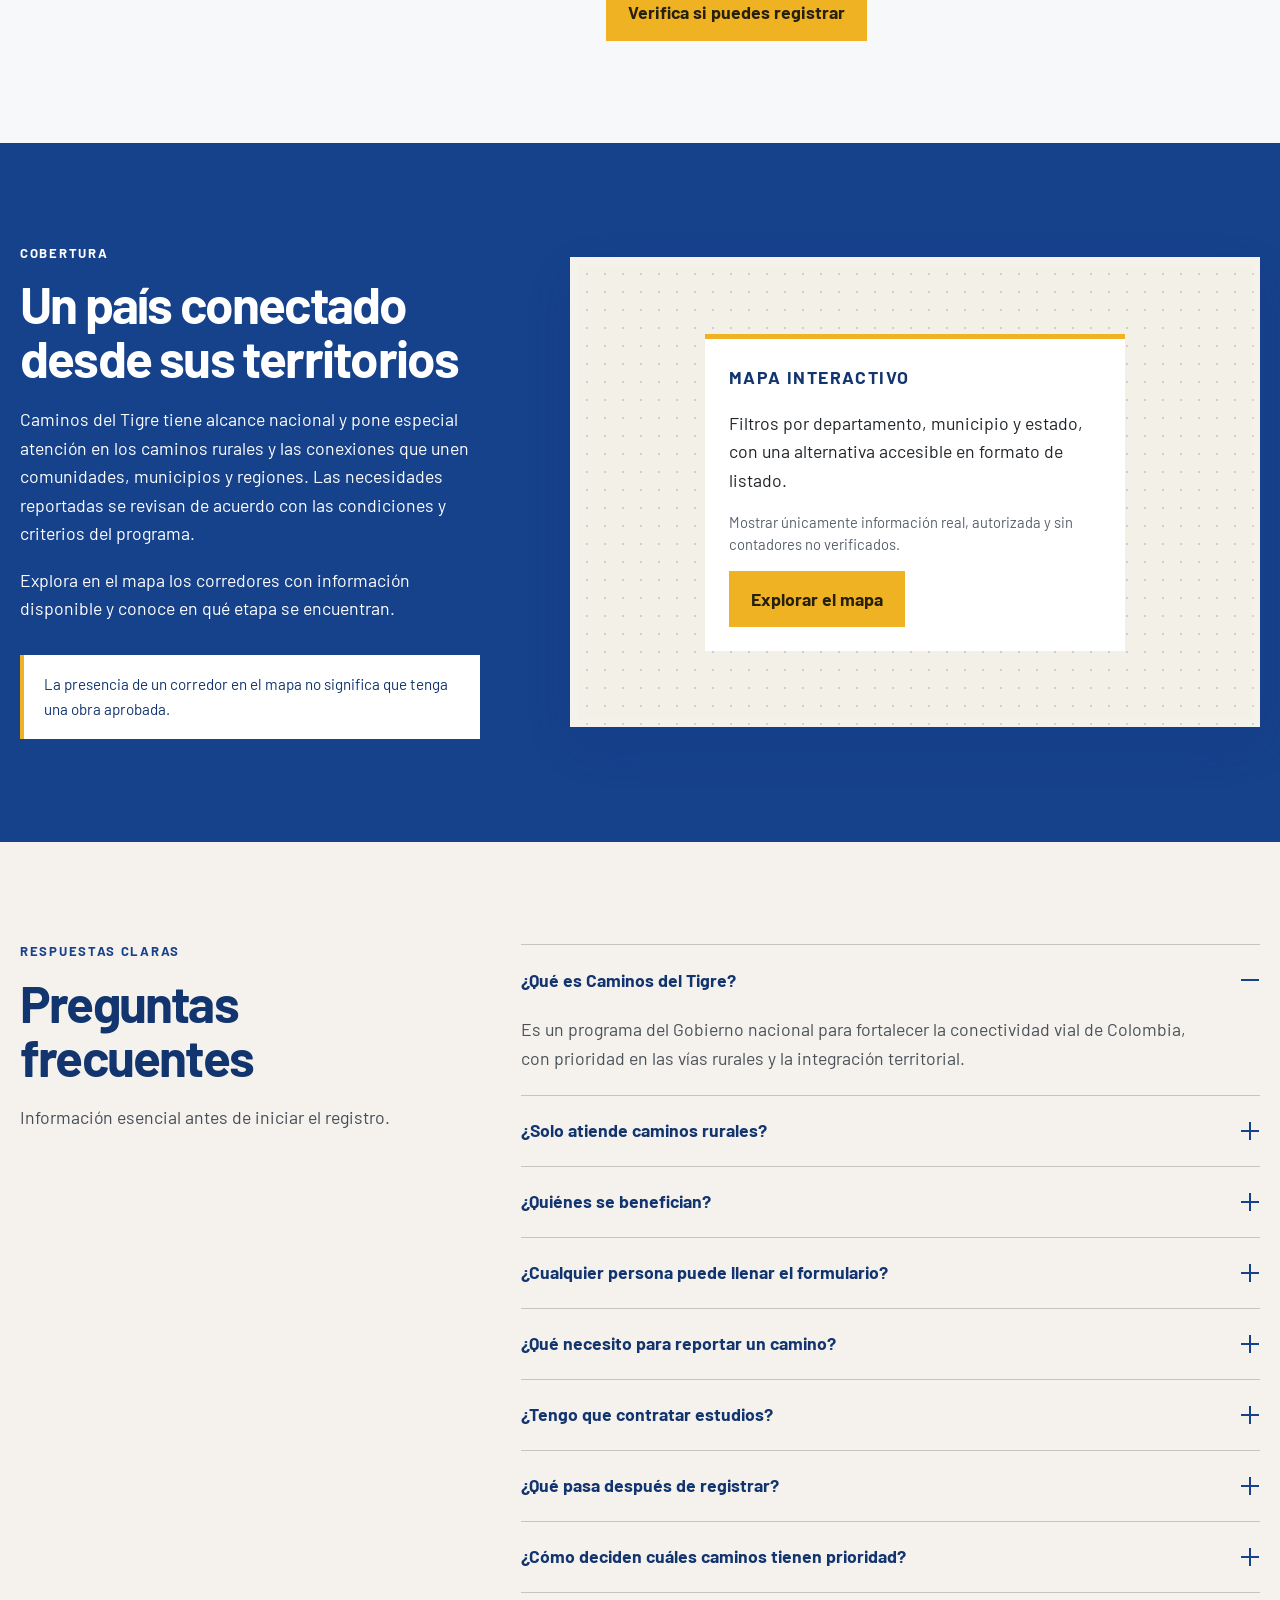
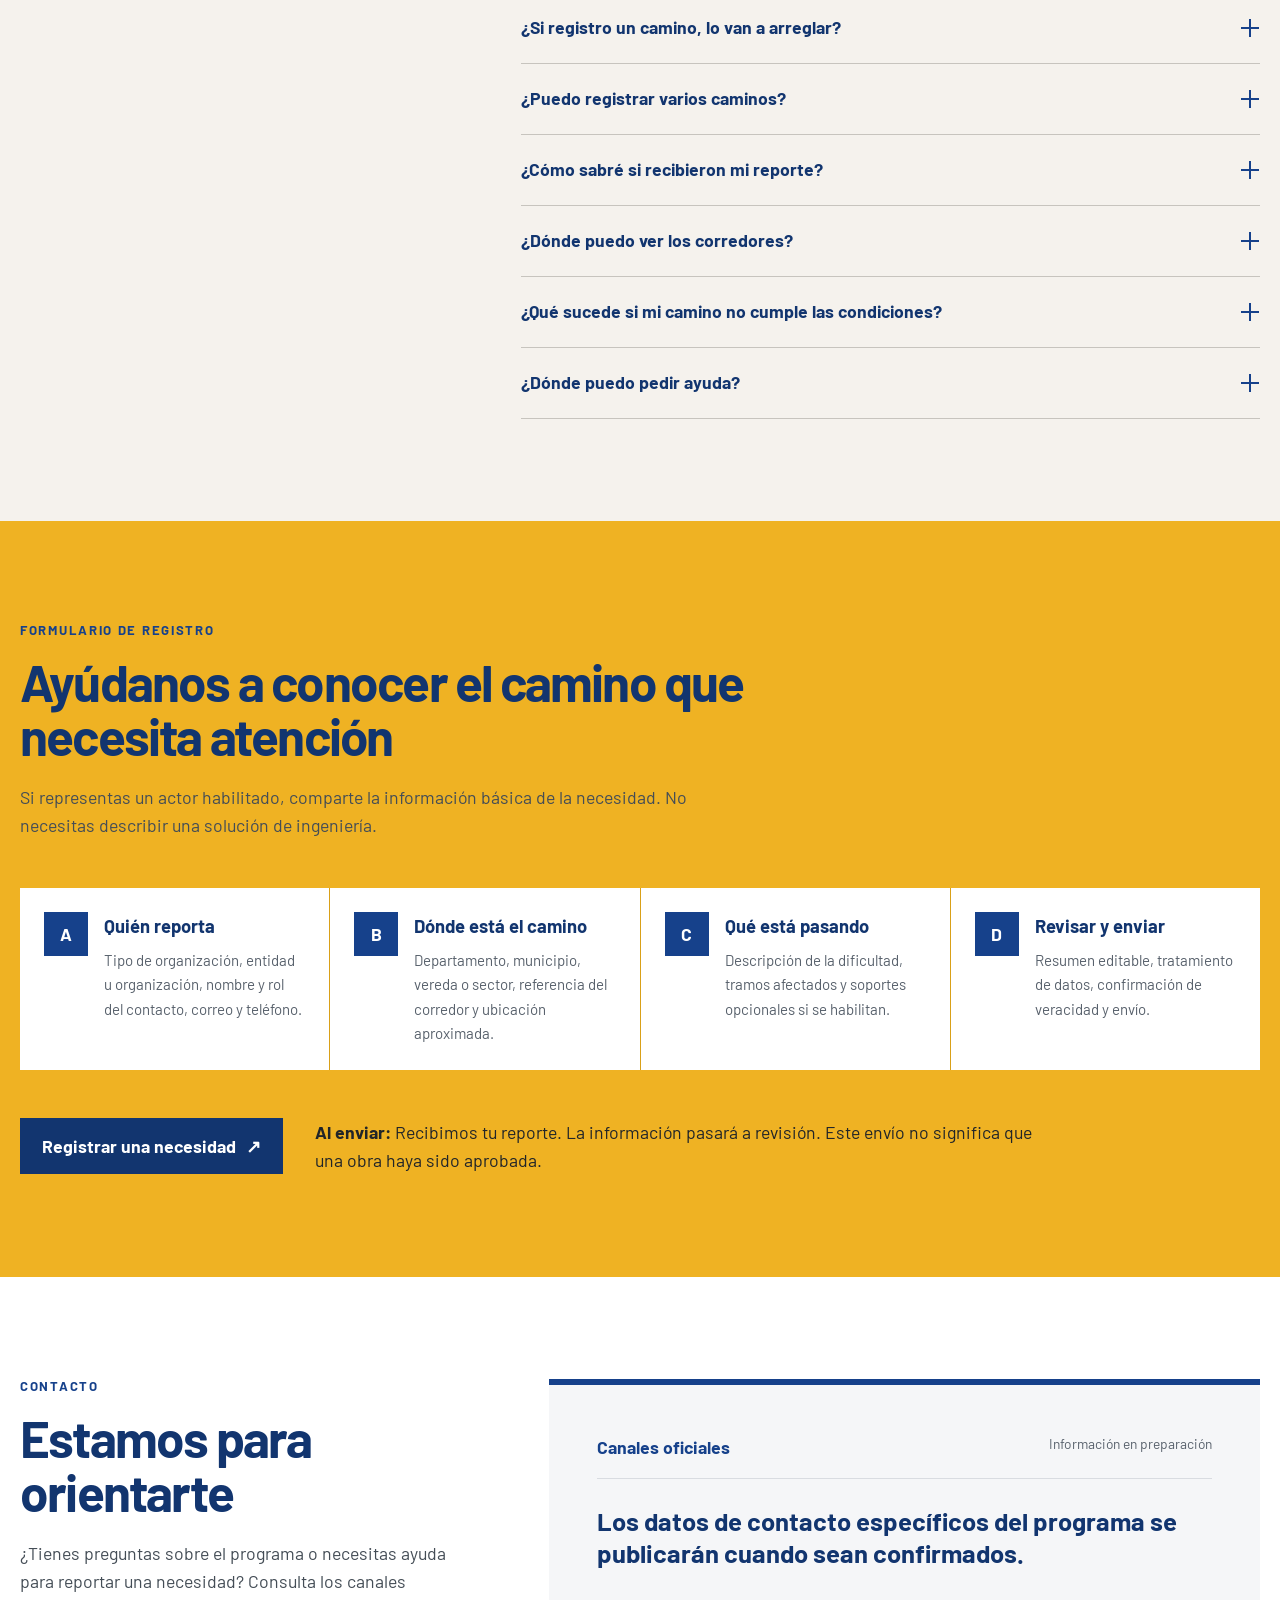
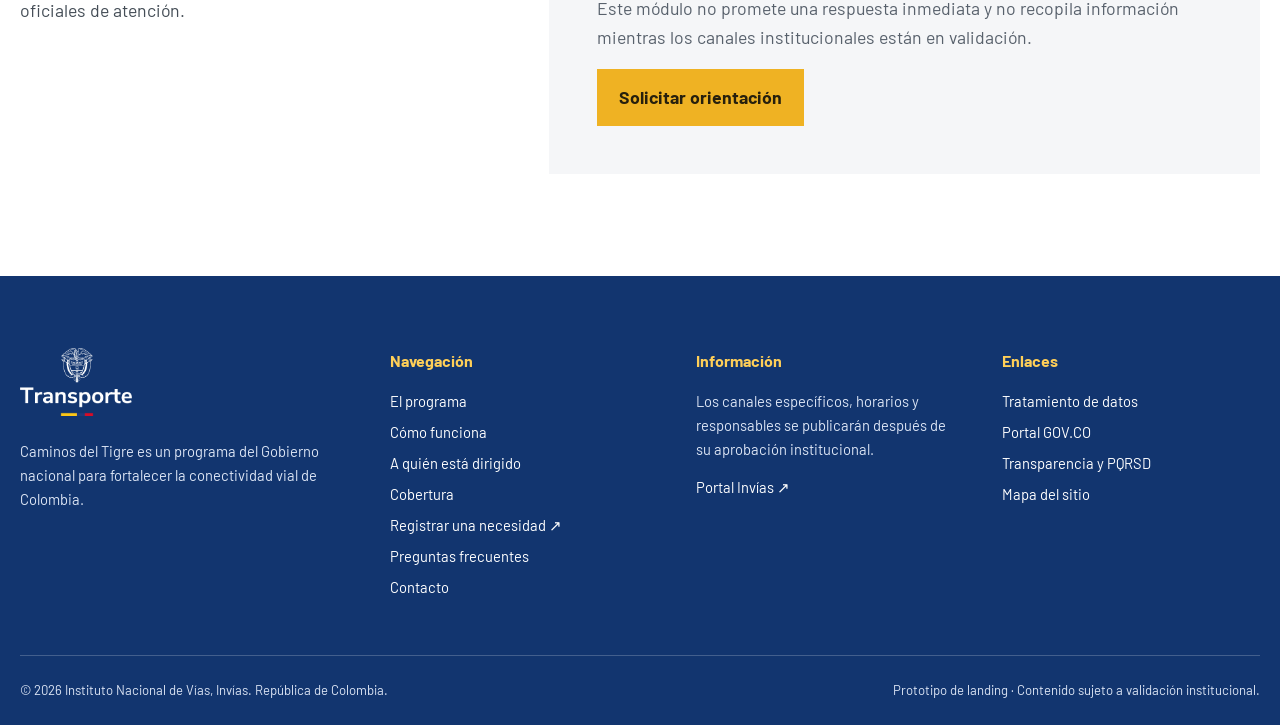
==== commit 670ebfd1: "Conectar registro con la aplicación" ====
--- a/index.html
+++ b/index.html
@@ -34,7 +34,7 @@
       <nav class="site-nav" id="site-nav" aria-label="Navegación principal">
         <a href="#programa">El programa</a><a href="#como-funciona">Cómo funciona</a><a href="#publico">A quién está dirigido</a><a href="#cobertura">Cobertura</a><a href="#preguntas">Preguntas frecuentes</a><a href="#contacto">Contacto</a>
       </nav>
-      <a class="button button-small header-cta" href="#registro">Registrar una necesidad</a>
+      <a class="button button-small header-cta" href="https://yukon-statement-len-chairman.trycloudflare.com/login" target="_blank" rel="noopener" aria-label="Registrar una necesidad en la aplicación, abre en una pestaña nueva">Registrar una necesidad</a>
     </div>
   </header>
   <div class="tricolor" aria-hidden="true"><i></i><i></i><i></i></div>
@@ -46,7 +46,7 @@
           <p class="eyebrow">Caminos del Tigre</p>
           <h1>Caminos que conectan <em>oportunidades</em></h1>
           <p class="lead">Los caminos hacen parte de nuestra vida: por ellos llegan los alimentos, las personas van a estudiar, las familias acceden a servicios y las regiones se encuentran.</p>
-          <div class="actions"><a class="button" href="#como-funciona">Conoce cómo funciona</a><a class="text-link" href="#registro">Registra una necesidad <span aria-hidden="true">→</span></a></div>
+          <div class="actions"><a class="button" href="#como-funciona">Conoce cómo funciona</a><a class="text-link" href="https://yukon-statement-len-chairman.trycloudflare.com/login" target="_blank" rel="noopener" aria-label="Registrar una necesidad en la aplicación, abre en una pestaña nueva">Registra una necesidad <span aria-hidden="true">↗</span></a></div>
           <p class="microcopy"><span aria-hidden="true">i</span> Un programa del Gobierno nacional. Una página para toda la ciudadanía. Un registro para los actores que estén habilitados.</p>
         </div>
         <div class="hero-media reveal">
@@ -127,7 +127,7 @@
       </div>
     </section>
 
-    <section class="section registration" id="registro"><div class="container"><div class="section-heading narrow reveal"><p class="kicker">Formulario de registro</p><h2>Ayúdanos a conocer el camino que necesita atención</h2><p>Si representas un actor habilitado, comparte la información básica de la necesidad. No necesitas describir una solución de ingeniería.</p></div><ol class="registration-steps reveal"><li><span>A</span><div><h3>Quién reporta</h3><p>Tipo de organización, entidad u organización, nombre y rol del contacto, correo y teléfono.</p></div></li><li><span>B</span><div><h3>Dónde está el camino</h3><p>Departamento, municipio, vereda o sector, referencia del corredor y ubicación aproximada.</p></div></li><li><span>C</span><div><h3>Qué está pasando</h3><p>Descripción de la dificultad, tramos afectados y soportes opcionales si se habilitan.</p></div></li><li><span>D</span><div><h3>Revisar y enviar</h3><p>Resumen editable, tratamiento de datos, confirmación de veracidad y envío.</p></div></li></ol><div class="registration-action reveal"><button class="button button-dark demo-action" type="button" data-message="El formulario público estará disponible cuando se habiliten sus reglas y validaciones definitivas.">Registrar una necesidad</button><p><strong>Al enviar:</strong> Recibimos tu reporte. La información pasará a revisión. Este envío no significa que una obra haya sido aprobada.</p></div></div></section>
+    <section class="section registration" id="registro"><div class="container"><div class="section-heading narrow reveal"><p class="kicker">Formulario de registro</p><h2>Ayúdanos a conocer el camino que necesita atención</h2><p>Si representas un actor habilitado, comparte la información básica de la necesidad. No necesitas describir una solución de ingeniería.</p></div><ol class="registration-steps reveal"><li><span>A</span><div><h3>Quién reporta</h3><p>Tipo de organización, entidad u organización, nombre y rol del contacto, correo y teléfono.</p></div></li><li><span>B</span><div><h3>Dónde está el camino</h3><p>Departamento, municipio, vereda o sector, referencia del corredor y ubicación aproximada.</p></div></li><li><span>C</span><div><h3>Qué está pasando</h3><p>Descripción de la dificultad, tramos afectados y soportes opcionales si se habilitan.</p></div></li><li><span>D</span><div><h3>Revisar y enviar</h3><p>Resumen editable, tratamiento de datos, confirmación de veracidad y envío.</p></div></li></ol><div class="registration-action reveal"><a class="button button-dark" href="https://yukon-statement-len-chairman.trycloudflare.com/login" target="_blank" rel="noopener" aria-label="Registrar una necesidad en la aplicación, abre en una pestaña nueva">Registrar una necesidad <span aria-hidden="true">↗</span></a><p><strong>Al enviar:</strong> Recibimos tu reporte. La información pasará a revisión. Este envío no significa que una obra haya sido aprobada.</p></div></div></section>
 
     <section class="section contact" id="contacto">
       <div class="container contact-grid">
@@ -138,7 +138,7 @@
   </main>
 
   <footer class="site-footer">
-    <div class="container footer-grid"><div class="footer-brand"><img src="assets/logo-mintransporte-blanco.png" alt="Ministerio de Transporte"><p>Caminos del Tigre es un programa del Gobierno nacional para fortalecer la conectividad vial de Colombia.</p></div><div><h2>Navegación</h2><a href="#programa">El programa</a><a href="#como-funciona">Cómo funciona</a><a href="#publico">A quién está dirigido</a><a href="#cobertura">Cobertura</a><a href="#registro">Registrar una necesidad</a><a href="#preguntas">Preguntas frecuentes</a><a href="#contacto">Contacto</a></div><div><h2>Información</h2><p>Los canales específicos, horarios y responsables se publicarán después de su aprobación institucional.</p><a href="https://www.invias.gov.co/" target="_blank" rel="noopener">Portal Invías <span aria-hidden="true">↗</span></a></div><div><h2>Enlaces</h2><a href="https://www.invias.gov.co/index.php/archivo-y-documentos/politicas-y-lineamientos/18521-politica-para-el-tratamiento-de-datos-personales-2024/file" target="_blank" rel="noopener">Tratamiento de datos</a><a href="https://www.gov.co/" target="_blank" rel="noopener">Portal GOV.CO</a><a href="https://www.invias.gov.co/" target="_blank" rel="noopener">Transparencia y PQRSD</a><a href="sitemap.html">Mapa del sitio</a></div></div>
+    <div class="container footer-grid"><div class="footer-brand"><img src="assets/logo-mintransporte-blanco.png" alt="Ministerio de Transporte"><p>Caminos del Tigre es un programa del Gobierno nacional para fortalecer la conectividad vial de Colombia.</p></div><div><h2>Navegación</h2><a href="#programa">El programa</a><a href="#como-funciona">Cómo funciona</a><a href="#publico">A quién está dirigido</a><a href="#cobertura">Cobertura</a><a href="https://yukon-statement-len-chairman.trycloudflare.com/login" target="_blank" rel="noopener">Registrar una necesidad <span aria-hidden="true">↗</span></a><a href="#preguntas">Preguntas frecuentes</a><a href="#contacto">Contacto</a></div><div><h2>Información</h2><p>Los canales específicos, horarios y responsables se publicarán después de su aprobación institucional.</p><a href="https://www.invias.gov.co/" target="_blank" rel="noopener">Portal Invías <span aria-hidden="true">↗</span></a></div><div><h2>Enlaces</h2><a href="https://www.invias.gov.co/index.php/archivo-y-documentos/politicas-y-lineamientos/18521-politica-para-el-tratamiento-de-datos-personales-2024/file" target="_blank" rel="noopener">Tratamiento de datos</a><a href="https://www.gov.co/" target="_blank" rel="noopener">Portal GOV.CO</a><a href="https://www.invias.gov.co/" target="_blank" rel="noopener">Transparencia y PQRSD</a><a href="sitemap.html">Mapa del sitio</a></div></div>
     <div class="container footer-bottom"><p>© 2026 Instituto Nacional de Vías, Invías. República de Colombia.</p><p>Prototipo de landing · Contenido sujeto a validación institucional.</p></div>
   </footer>
   <div class="toast" id="toast" role="status" aria-live="polite"></div>
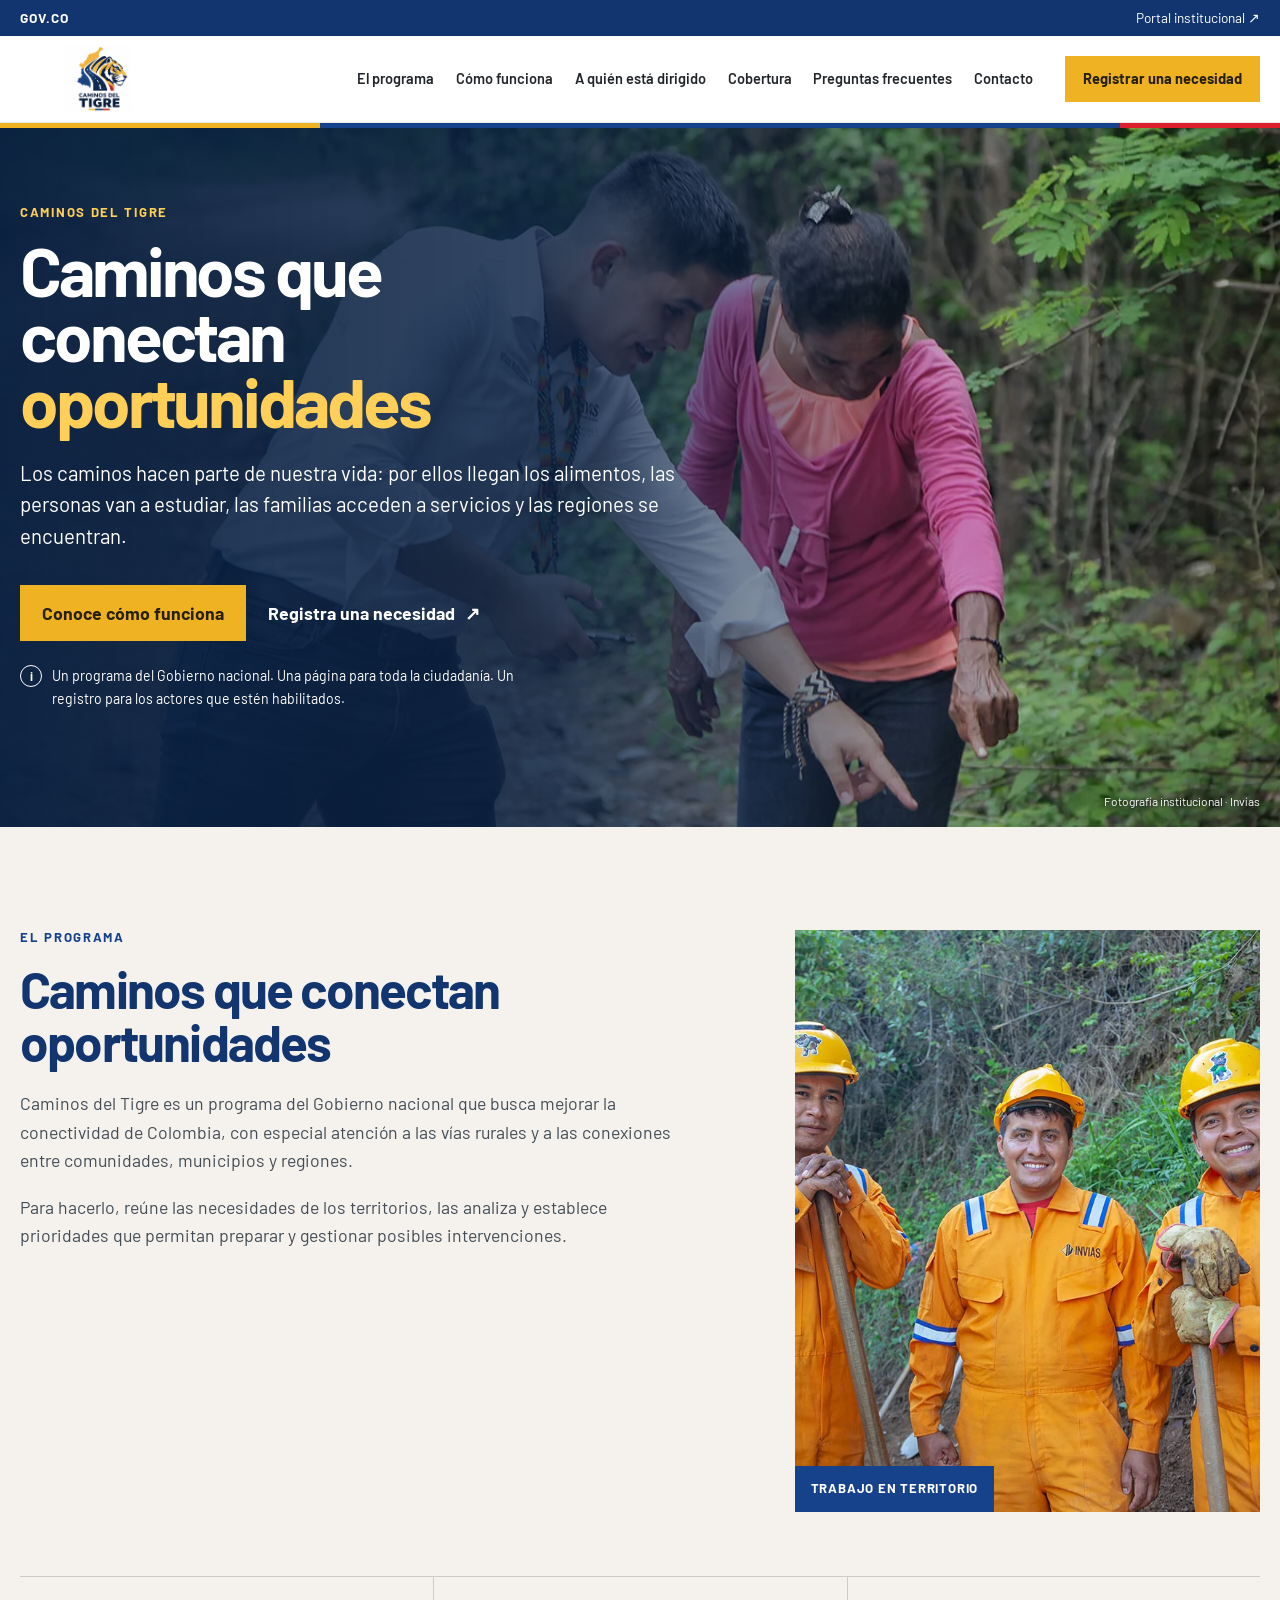
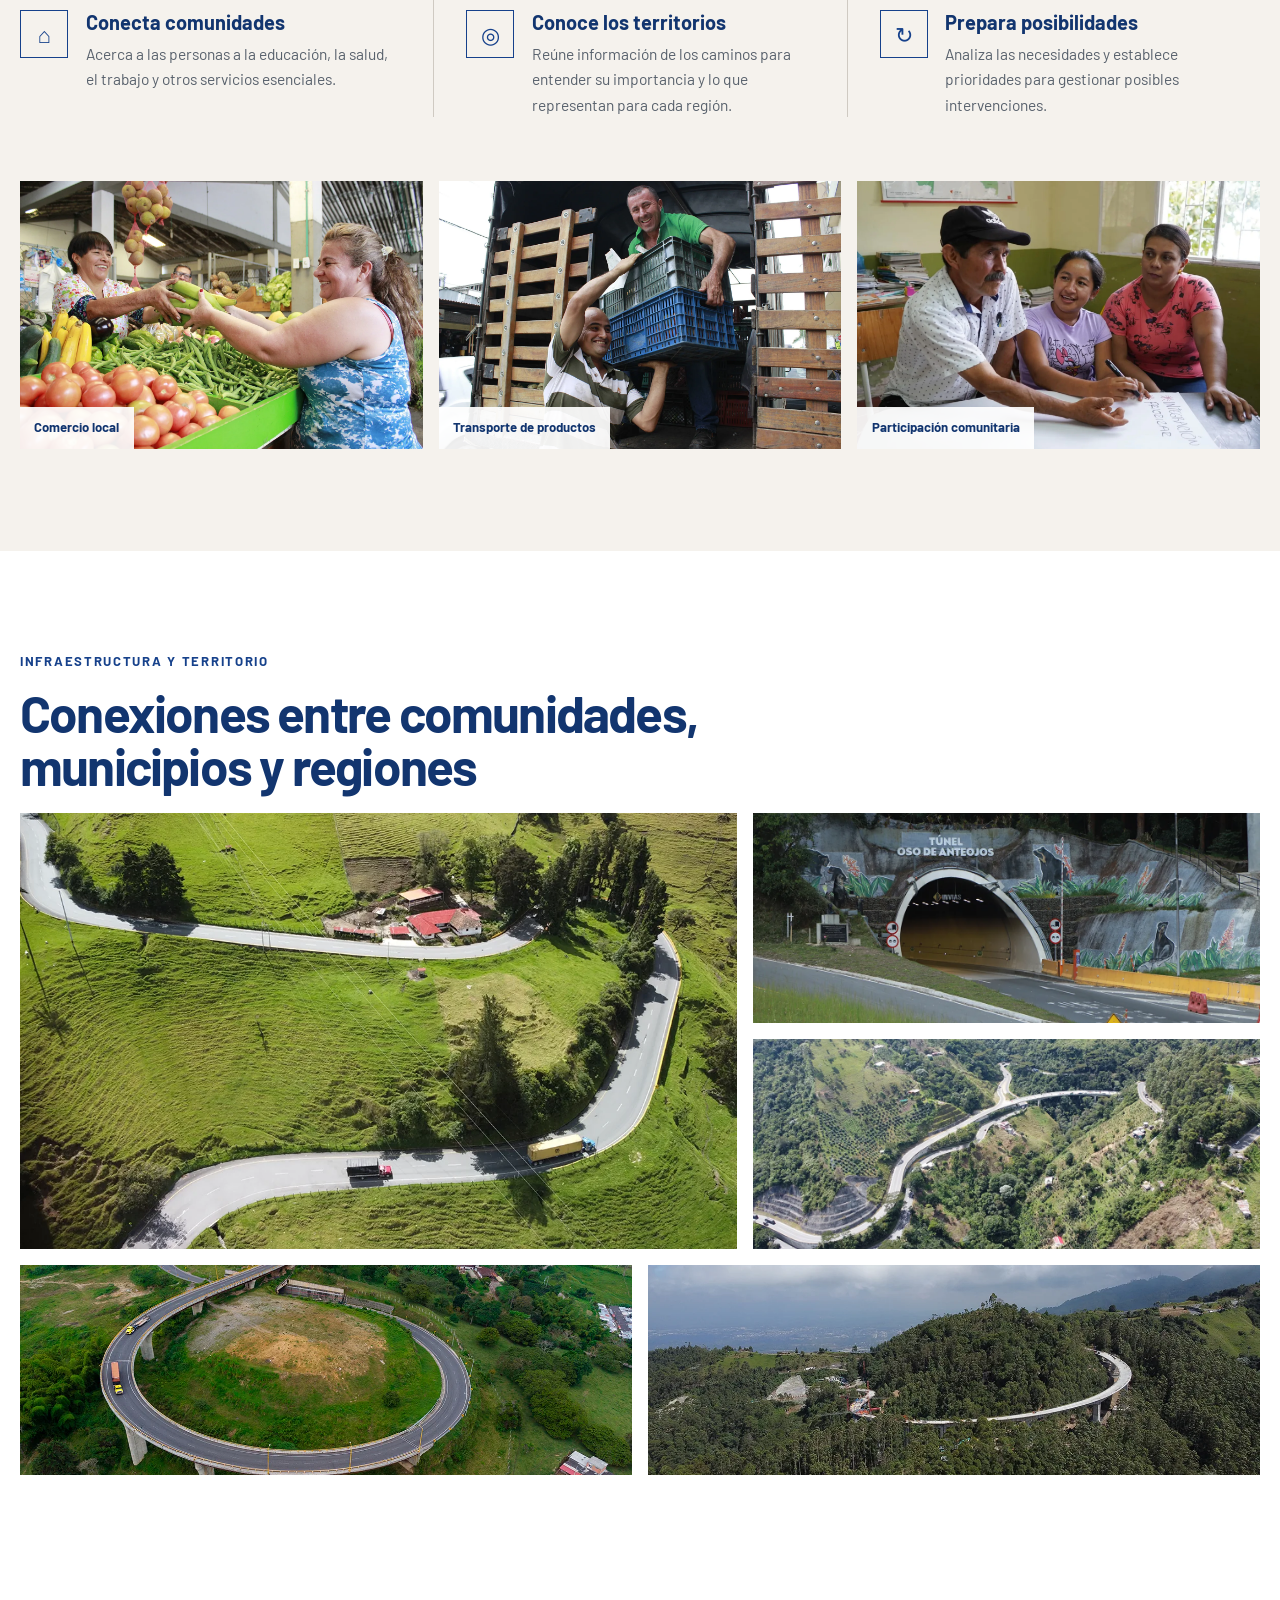
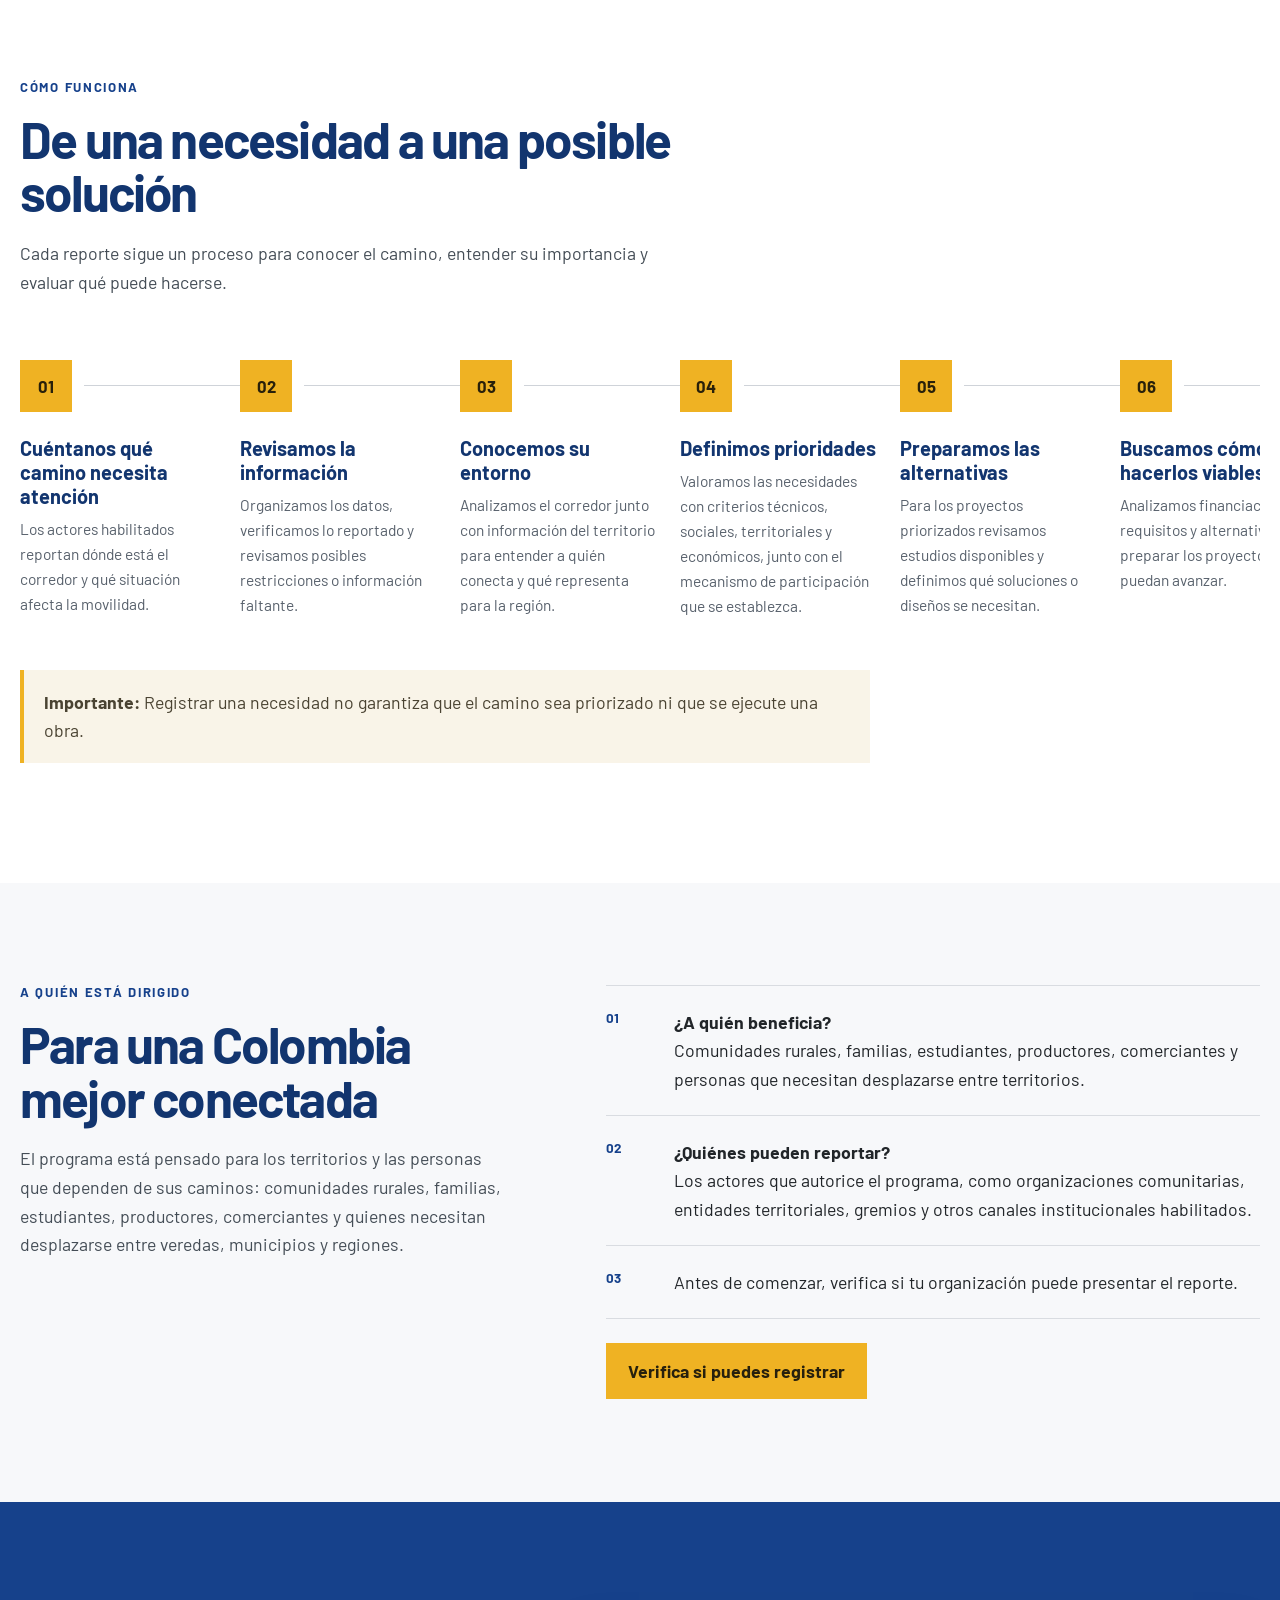
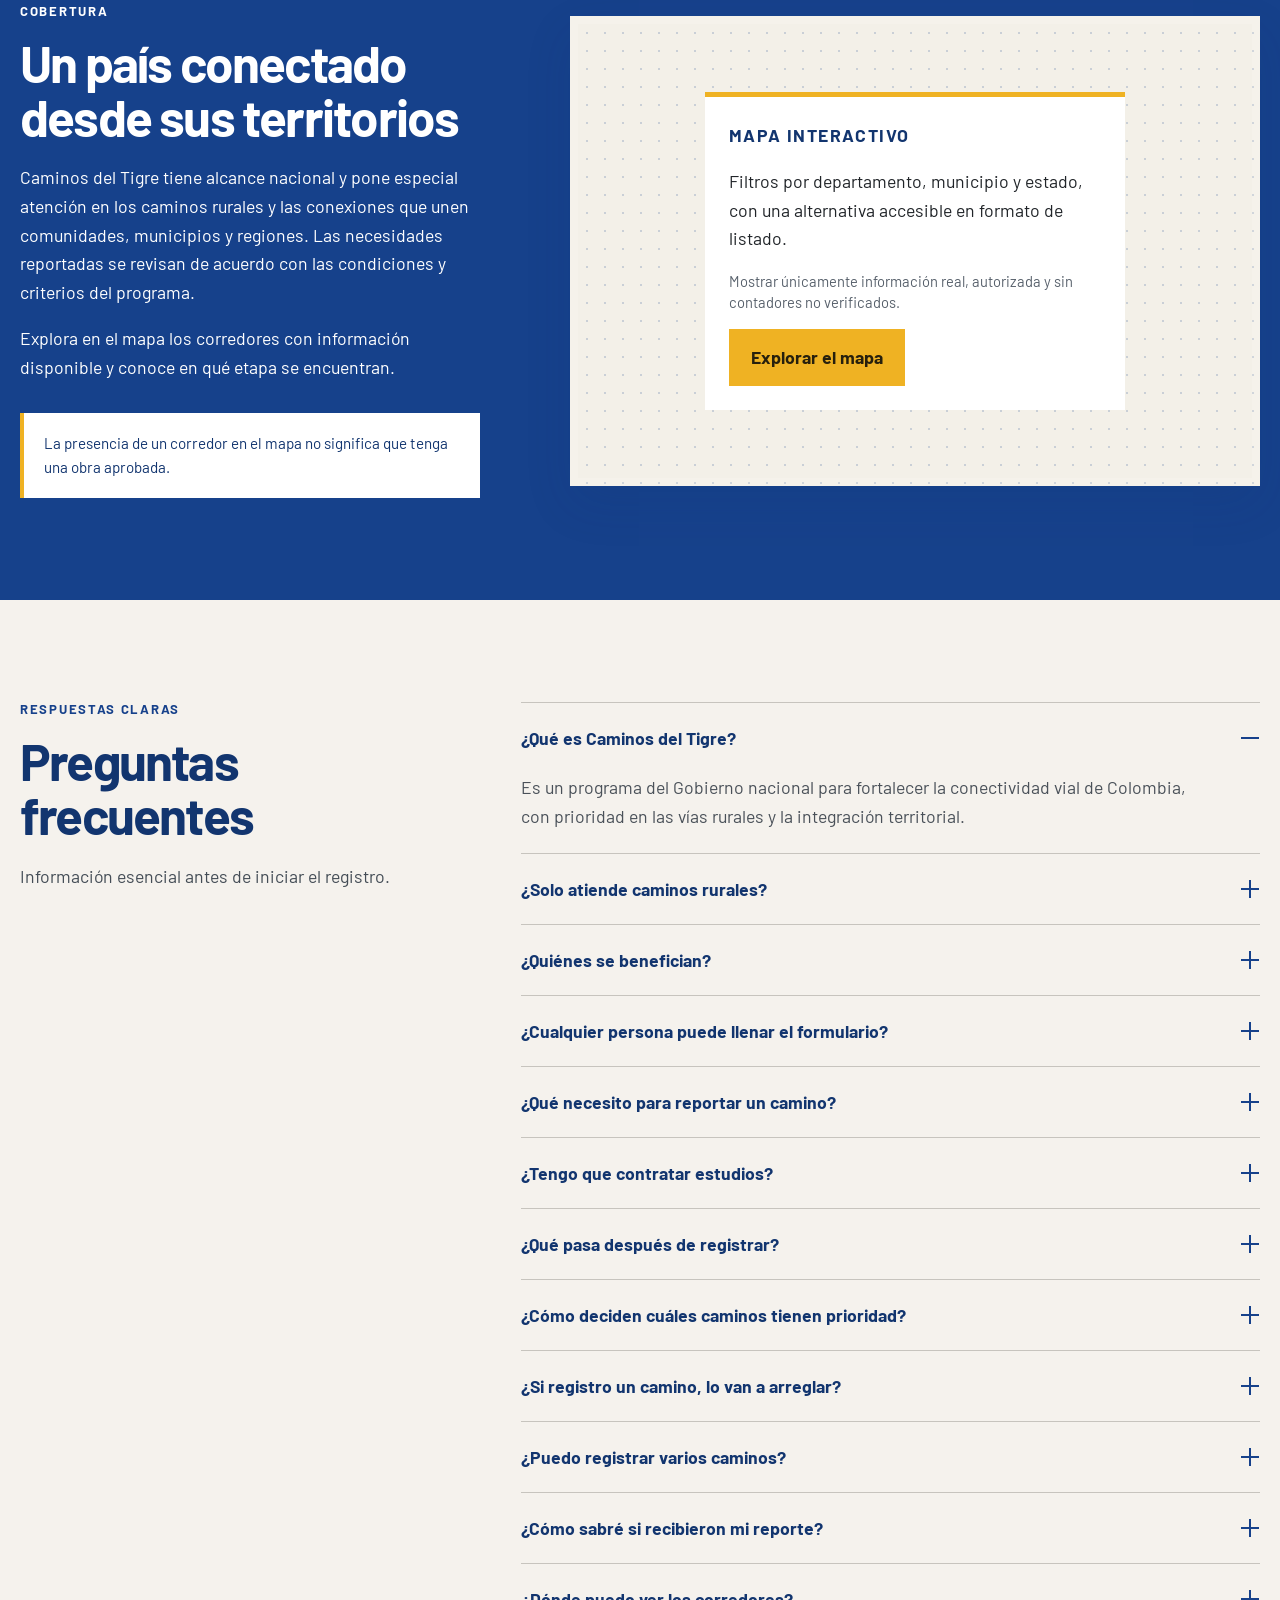
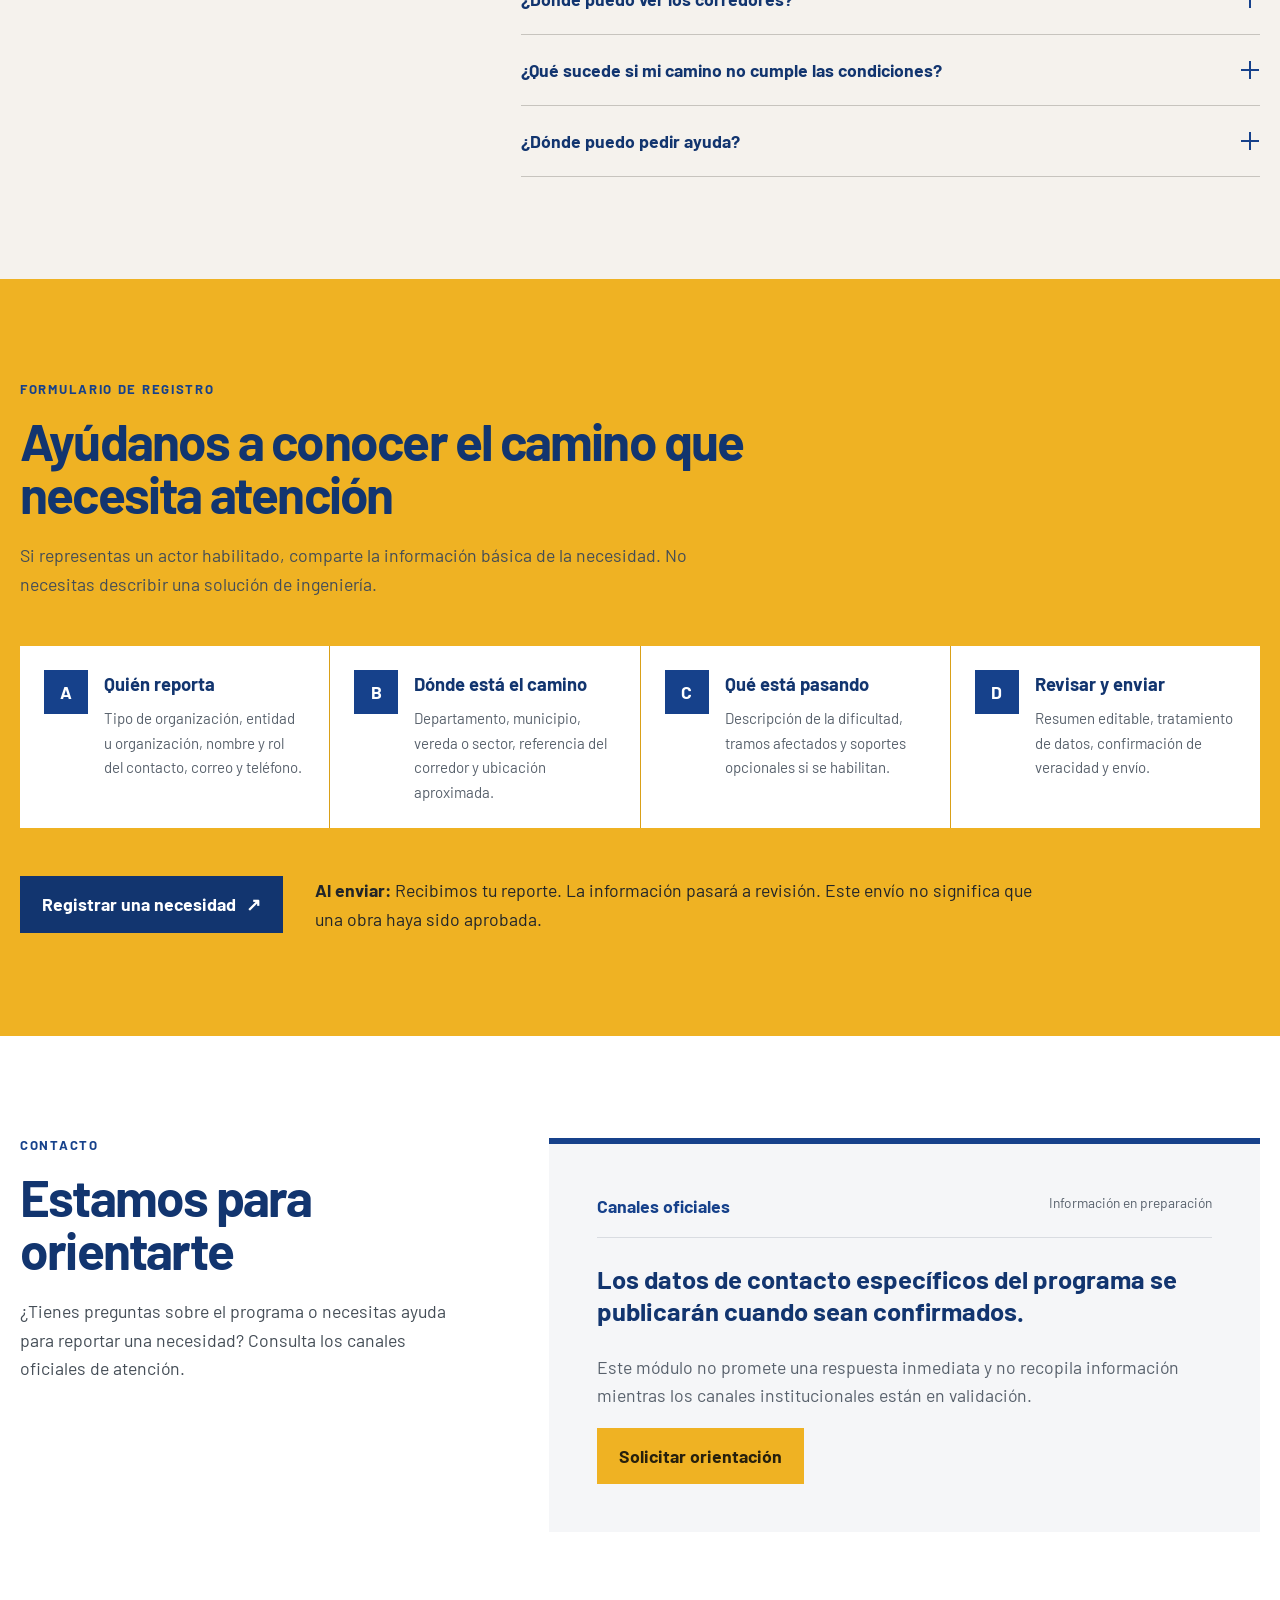
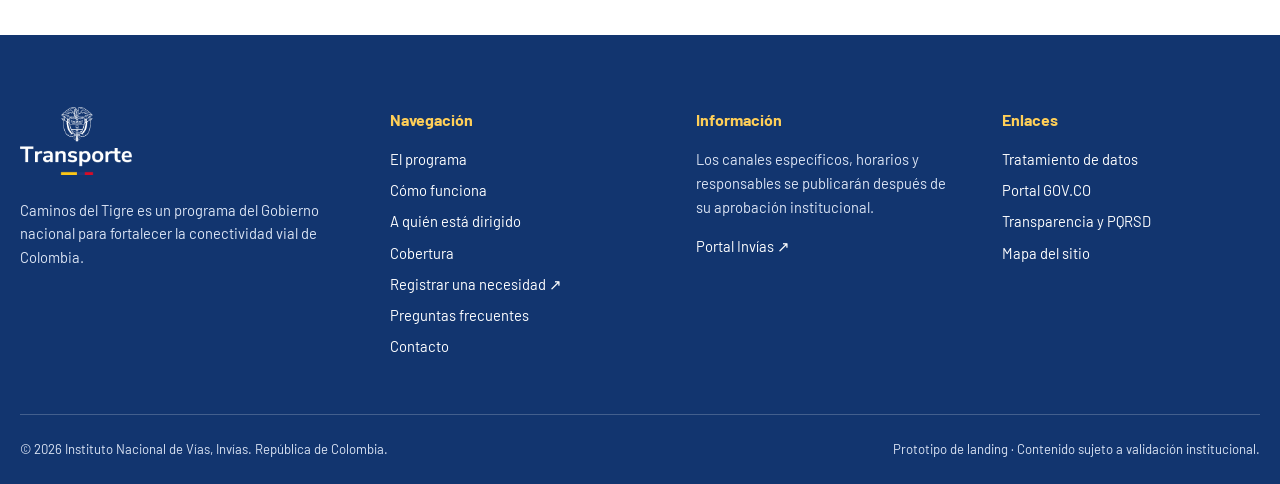
==== commit 78eb22a7: "Integrar selección fotográfica institucional" ====
--- a/index.html
+++ b/index.html
@@ -25,7 +25,7 @@
     </div>
   </div>
 
-  <header class="site-header" id="inicio">
+  <header class="site-header">
     <div class="container header-inner">
       <a class="brand" href="#inicio" aria-label="Caminos del Tigre, ir al inicio">
         <img src="assets/caminos-del-tigre.png" alt="Caminos del Tigre">
@@ -40,7 +40,7 @@
   <div class="tricolor" aria-hidden="true"><i></i><i></i><i></i></div>
 
   <main id="contenido">
-    <section class="hero section">
+    <section class="hero section" id="inicio">
       <div class="container hero-grid">
         <div class="hero-copy reveal">
           <p class="eyebrow">Caminos del Tigre</p>
@@ -49,23 +49,36 @@
           <div class="actions"><a class="button" href="#como-funciona">Conoce cómo funciona</a><a class="text-link" href="https://yukon-statement-len-chairman.trycloudflare.com/login" target="_blank" rel="noopener" aria-label="Registrar una necesidad en la aplicación, abre en una pestaña nueva">Registra una necesidad <span aria-hidden="true">↗</span></a></div>
           <p class="microcopy"><span aria-hidden="true">i</span> Un programa del Gobierno nacional. Una página para toda la ciudadanía. Un registro para los actores que estén habilitados.</p>
         </div>
-        <div class="hero-media reveal">
-          <div class="image-placeholder ratio-hero" role="img" aria-label="Espacio reservado para una fotografía real de una comunidad y su camino.">
-            <div><strong>FOTO HERO</strong><span>Horizontal · 16:10</span><p>Una comunidad y su camino, en un contexto territorial auténtico.</p><small>Evitar imágenes de obras que no correspondan al programa.</small></div>
-          </div>
-          <div class="roundel" aria-hidden="true"><span>Caminos</span><b>del</b><span>Tigre</span></div>
-        </div>
       </div>
+      <p class="photo-credit">Fotografía institucional · Invías</p>
     </section>
 
     <section class="section warm" id="programa">
       <div class="container presentation-grid">
         <div class="section-heading reveal"><p class="kicker">El programa</p><h2>Caminos que conectan oportunidades</h2><p>Caminos del Tigre es un programa del Gobierno nacional que busca mejorar la conectividad de Colombia, con especial atención a las vías rurales y a las conexiones entre comunidades, municipios y regiones.</p><p>Para hacerlo, reúne las necesidades de los territorios, las analiza y establece prioridades que permitan preparar y gestionar posibles intervenciones.</p></div>
-        <div class="image-placeholder ratio-context reveal" role="img" aria-label="Espacio reservado para una fotografía territorial auténtica de una comunidad conectada por su camino."><div><strong>FOTO DE CONTEXTO</strong><span>Vertical · 4:5</span><p>Comunidad, campo, municipio y producción en un entorno real.</p><small>Usar únicamente fotografías autorizadas y vinculadas al programa.</small></div></div>
+        <figure class="context-photo reveal"><img src="assets/seleccion-final-landing/01-trabajadores-caminos-comunitarios.webp" width="1200" height="800" loading="lazy" alt="Tres trabajadores de Invías con equipo de campo en un camino rodeado de vegetación"><figcaption>Trabajo en territorio</figcaption></figure>
         <div class="benefits reveal" aria-label="Beneficios principales">
           <article><span class="line-icon" aria-hidden="true">⌂</span><div><h3>Conecta comunidades</h3><p>Acerca a las personas a la educación, la salud, el trabajo y otros servicios esenciales.</p></div></article>
           <article><span class="line-icon" aria-hidden="true">◎</span><div><h3>Conoce los territorios</h3><p>Reúne información de los caminos para entender su importancia y lo que representan para cada región.</p></div></article>
           <article><span class="line-icon" aria-hidden="true">↻</span><div><h3>Prepara posibilidades</h3><p>Analiza las necesidades y establece prioridades para gestionar posibles intervenciones.</p></div></article>
+        </div>
+        <div class="human-gallery reveal" aria-label="Escenas de la vida y la participación en los territorios">
+          <figure><img src="assets/seleccion-final-landing/02-comercio-local-campesino.webp" width="1500" height="1000" loading="lazy" alt="Dos mujeres intercambian productos frescos en una plaza de mercado"><figcaption>Comercio local</figcaption></figure>
+          <figure><img src="assets/seleccion-final-landing/03-transporte-productos-locales.webp" width="1500" height="1000" loading="lazy" alt="Dos trabajadores cargan canastas de productos en un vehículo de transporte"><figcaption>Transporte de productos</figcaption></figure>
+          <figure><img src="assets/seleccion-final-landing/04-participacion-comunitaria.webp" width="1500" height="1000" loading="lazy" alt="Tres integrantes de una comunidad participan en una actividad de planeación"><figcaption>Participación comunitaria</figcaption></figure>
+        </div>
+      </div>
+    </section>
+
+    <section class="section roads-gallery" aria-labelledby="roads-title">
+      <div class="container">
+        <div class="section-heading narrow reveal"><p class="kicker">Infraestructura y territorio</p><h2 id="roads-title">Conexiones entre comunidades, municipios y regiones</h2></div>
+        <div class="roads-mosaic reveal">
+          <figure class="roads-wide"><img src="assets/seleccion-final-landing/06-calzada-calarca-cajamarca.webp" width="1200" height="674" loading="lazy" alt="Vista aérea de una carretera sinuosa entre campos verdes y viviendas rurales"></figure>
+          <figure><img src="assets/seleccion-final-landing/05-tunel-oso-de-anteojos.webp" width="1200" height="674" loading="lazy" alt="Entrada del túnel Oso de Anteojos rodeada de vegetación y arte alusivo a la fauna"></figure>
+          <figure><img src="assets/seleccion-final-landing/07-doble-calzada-cordillera.webp" width="1200" height="674" loading="lazy" alt="Vista aérea de una doble calzada que atraviesa una zona montañosa rural"></figure>
+          <figure><img src="assets/seleccion-final-landing/08-intercambiador-versalles.webp" width="1200" height="674" loading="lazy" alt="Vista aérea de un intercambiador vial curvo entre zonas verdes y viviendas"></figure>
+          <figure><img src="assets/seleccion-final-landing/09-puente-yarumo-blanco.webp" width="1200" height="674" loading="lazy" alt="Puente elevado que cruza una montaña cubierta de bosque"></figure>
         </div>
       </div>
     </section>
--- a/styles.css
+++ b/styles.css
@@ -23,3 +23,35 @@
 .contact-pending>p{color:var(--muted)}
 @media(max-width:1100px) and (min-width:769px){.steps-list{grid-template-columns:repeat(7,minmax(220px,1fr));gap:0}.registration-steps{grid-template-columns:1fr 1fr}}
 @media(max-width:768px){.steps-list{grid-template-columns:1fr;overflow:visible}.registration-steps{grid-template-columns:1fr}.registration-action{align-items:flex-start;flex-direction:column}}
+
+/* Fotografía institucional */
+.hero{position:relative;min-height:clamp(620px,75vh,820px);display:flex;align-items:center;background-image:linear-gradient(90deg,rgba(8,32,66,.94) 0%,rgba(8,32,66,.82) 43%,rgba(8,32,66,.22) 74%,rgba(8,32,66,.08) 100%),url("assets/seleccion-final-landing/00-HERO-comunidad-y-camino-rural.webp");background-position:center;background-size:cover;color:#fff}
+.hero-grid{display:block}
+.hero-copy{width:min(58%,720px)}
+.hero h1{color:#fff;max-width:11ch}
+.hero h1 em{color:#ffcf58}
+.hero h1 em::after{background:#fff;opacity:.3}
+.hero .eyebrow{color:#ffcf58}
+.hero .lead,.hero .microcopy{color:#fff}
+.hero .text-link{color:#fff}
+.hero .microcopy span{border-color:#fff;color:#fff}
+.photo-credit{position:absolute;right:max(1rem,calc((100vw - var(--max))/2));bottom:1rem;margin:0;color:#fff;font-size:.75rem;text-shadow:0 1px 4px #000}
+.context-photo{position:relative;margin:0;aspect-ratio:4/5;overflow:hidden;background:#dfe4df}
+.context-photo img{width:100%;height:100%;object-fit:cover;object-position:center}
+.context-photo figcaption{position:absolute;left:0;bottom:0;padding:.75rem 1rem;background:var(--blue);color:#fff;font-size:.82rem;font-weight:700;letter-spacing:.06em;text-transform:uppercase}
+.human-gallery{grid-column:1/-1;display:grid;grid-template-columns:repeat(3,1fr);gap:1rem}
+.human-gallery figure{position:relative;margin:0;overflow:hidden;aspect-ratio:3/2;background:#dfe4df}
+.human-gallery img{width:100%;height:100%;object-fit:cover;transition:transform .45s ease}
+.human-gallery figure:hover img{transform:scale(1.025)}
+.human-gallery figcaption{position:absolute;left:0;bottom:0;padding:.65rem .9rem;background:#ffffffeb;color:var(--blue-dark);font-size:.82rem;font-weight:700}
+.roads-gallery{background:#fff}
+.roads-mosaic{display:grid;grid-template-columns:repeat(12,1fr);grid-auto-rows:210px;gap:1rem}
+.roads-mosaic figure{margin:0;overflow:hidden;background:#dfe4df}
+.roads-mosaic img{width:100%;height:100%;object-fit:cover;transition:transform .45s ease}
+.roads-mosaic figure:hover img{transform:scale(1.02)}
+.roads-mosaic .roads-wide{grid-column:span 7;grid-row:span 2}
+.roads-mosaic figure:nth-child(2){grid-column:span 5}
+.roads-mosaic figure:nth-child(3){grid-column:span 5}
+.roads-mosaic figure:nth-child(4),.roads-mosaic figure:nth-child(5){grid-column:span 6}
+@media(max-width:768px){.hero{min-height:680px;background-image:linear-gradient(90deg,rgba(8,32,66,.94) 0%,rgba(8,32,66,.78) 70%,rgba(8,32,66,.42) 100%),url("assets/seleccion-final-landing/00-HERO-comunidad-y-camino-rural.webp");background-position:62% center}.hero-copy{width:100%}.photo-credit{right:.75rem}.human-gallery{grid-template-columns:1fr}.roads-mosaic{grid-template-columns:1fr;grid-auto-rows:auto}.roads-mosaic .roads-wide,.roads-mosaic figure:nth-child(n){grid-column:auto;grid-row:auto;aspect-ratio:16/9}}
+@media(prefers-reduced-motion:reduce){.human-gallery img,.roads-mosaic img{transition:none}}
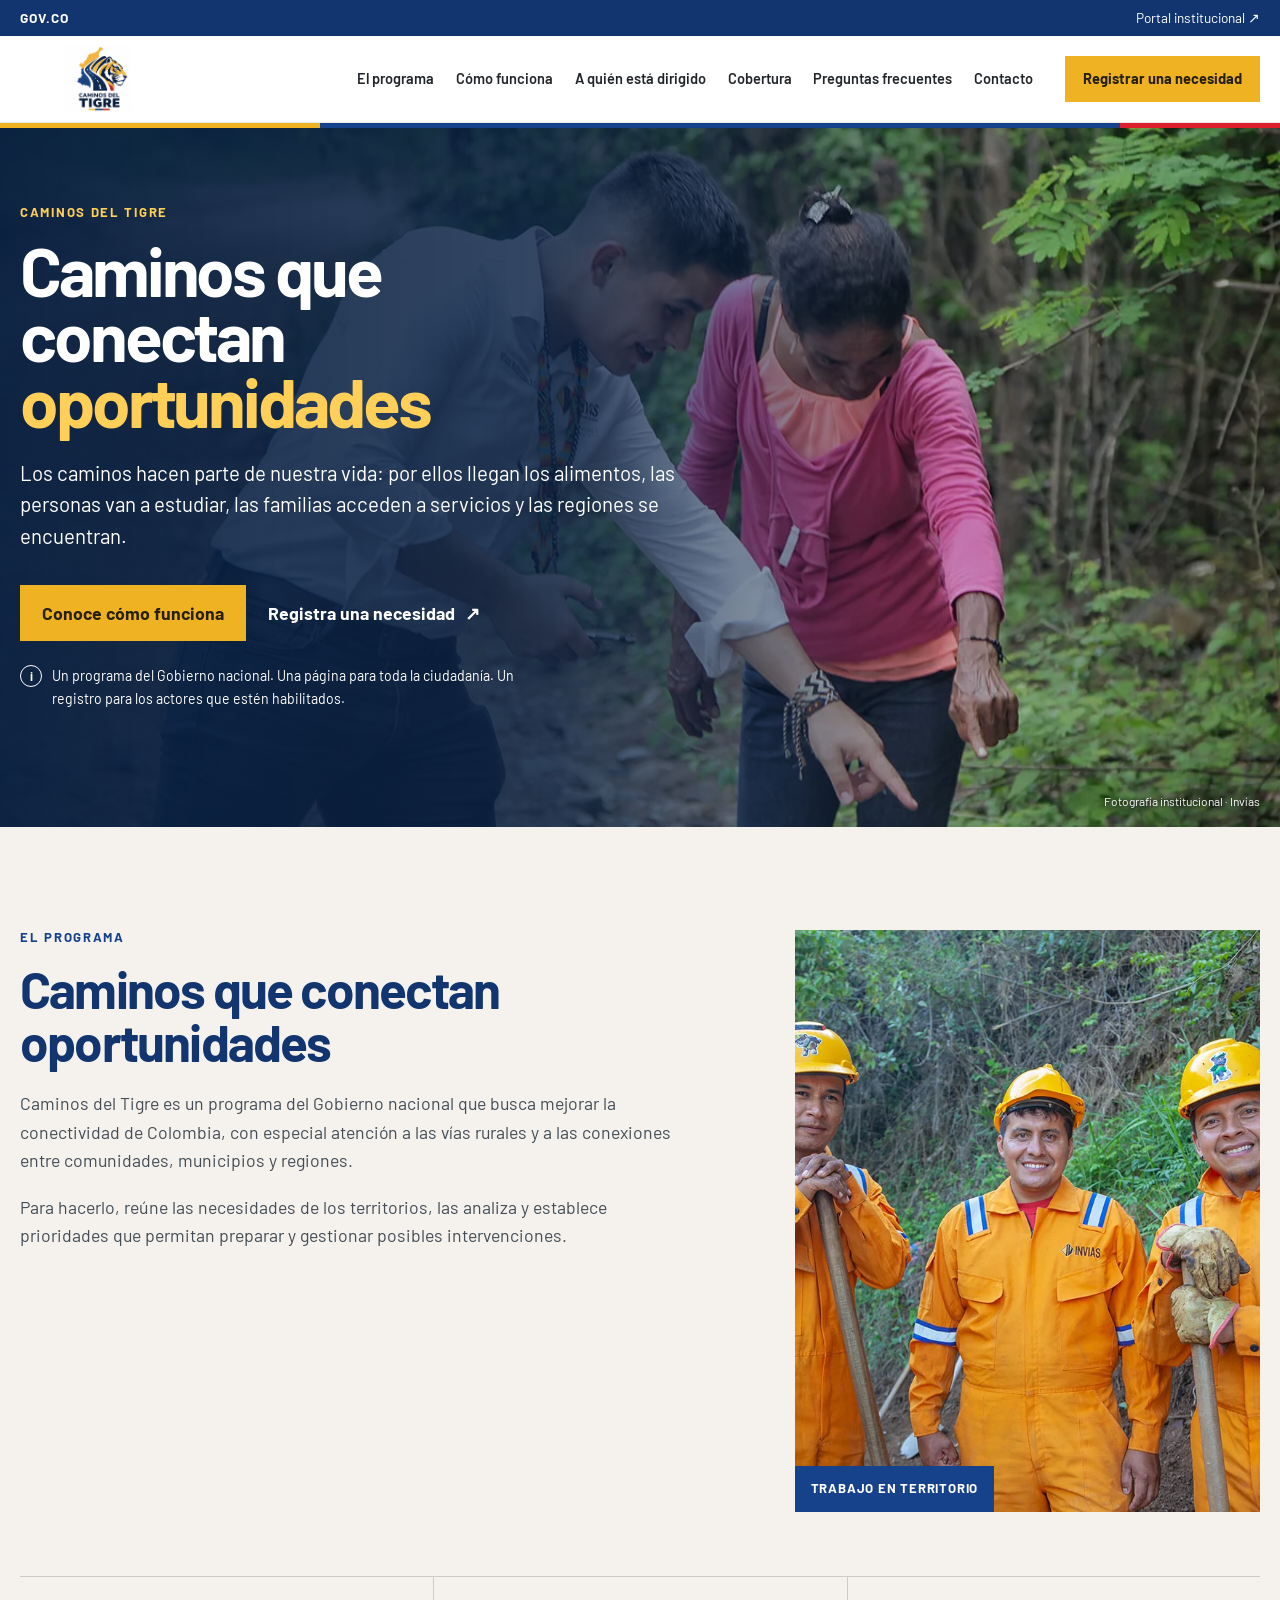
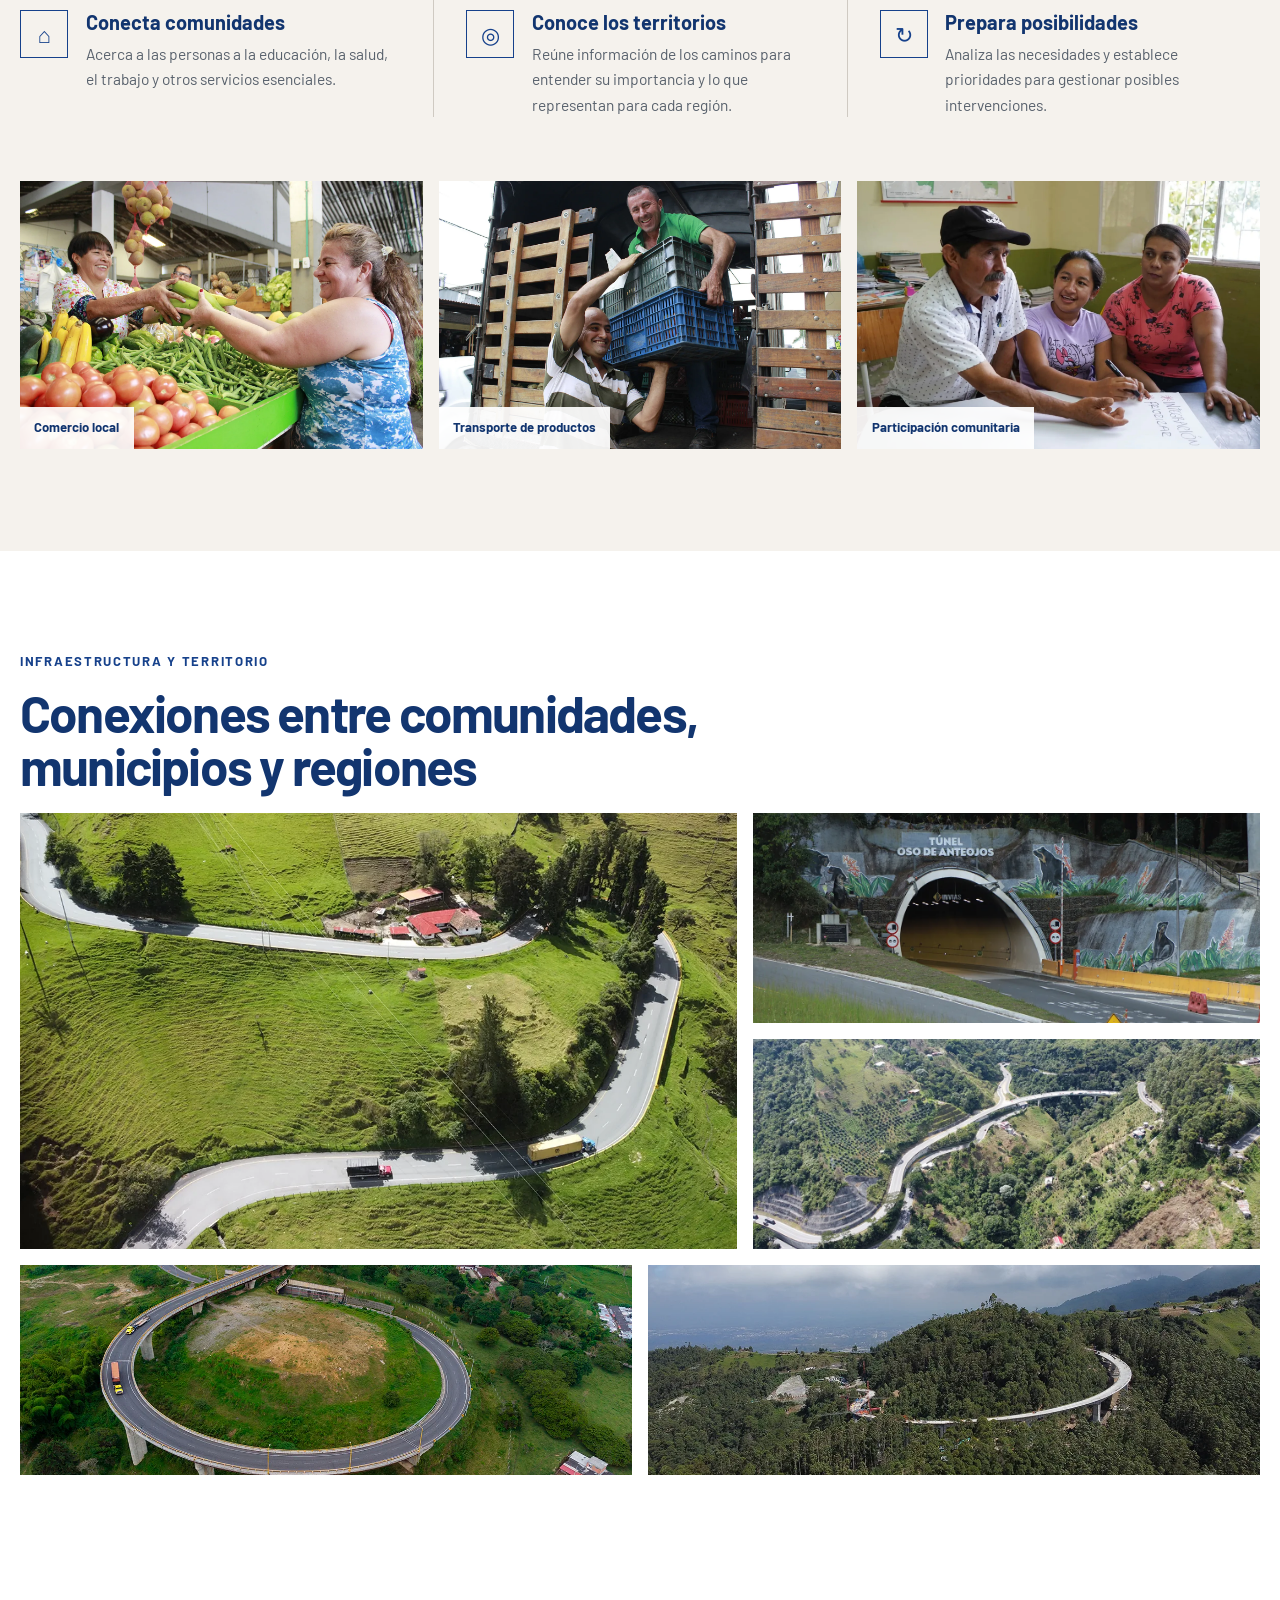
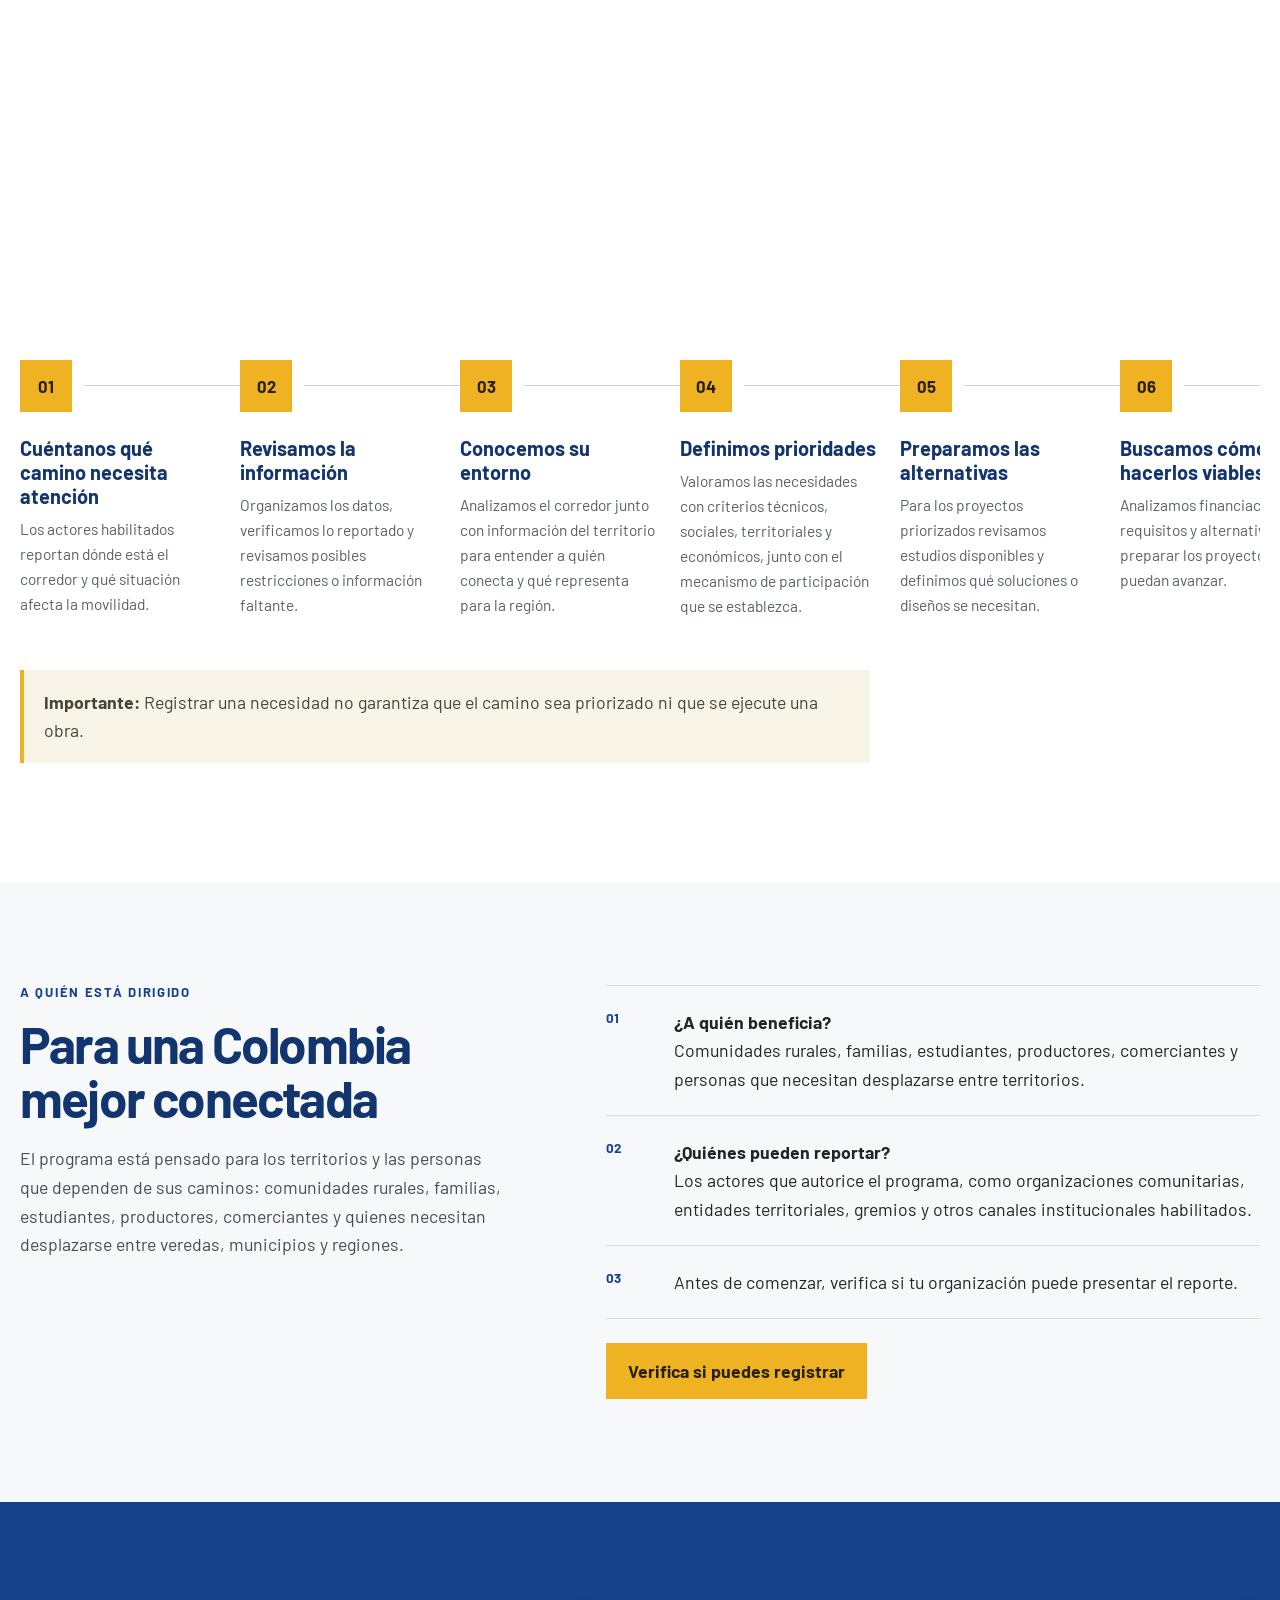
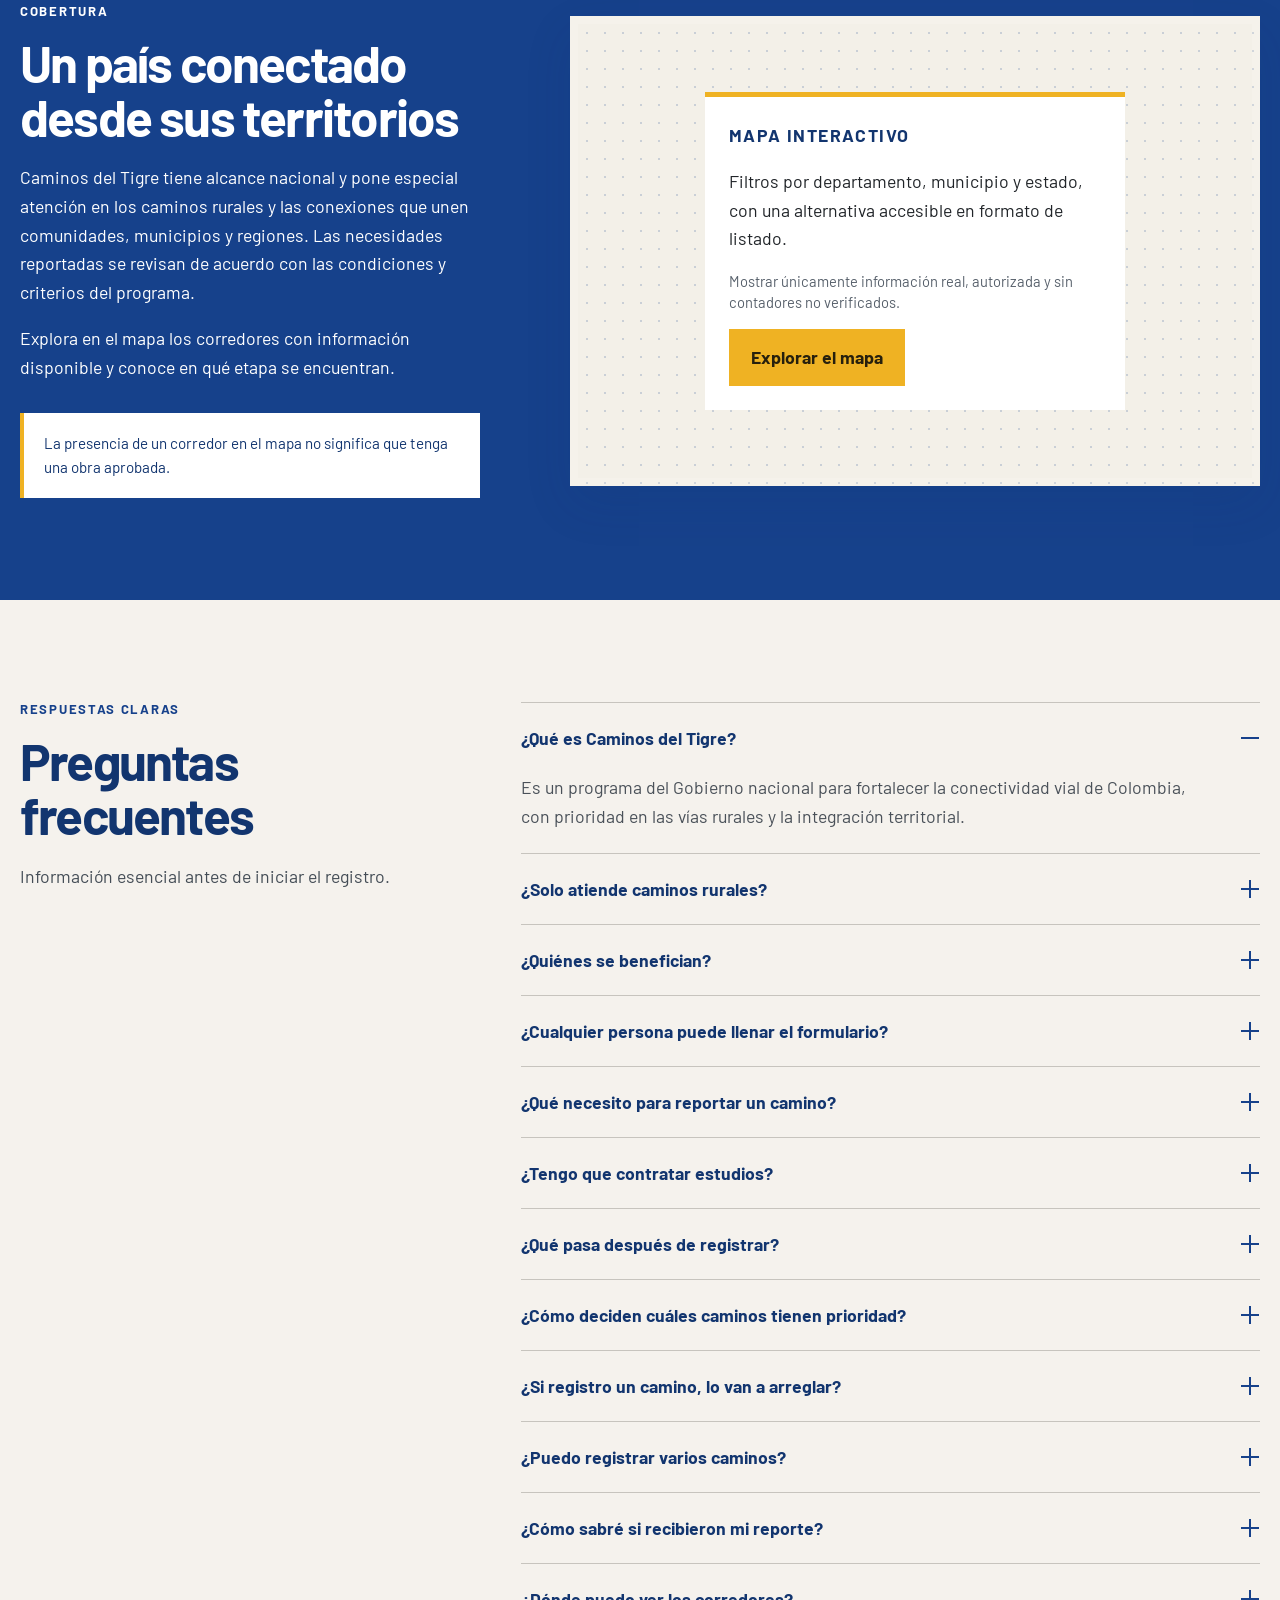
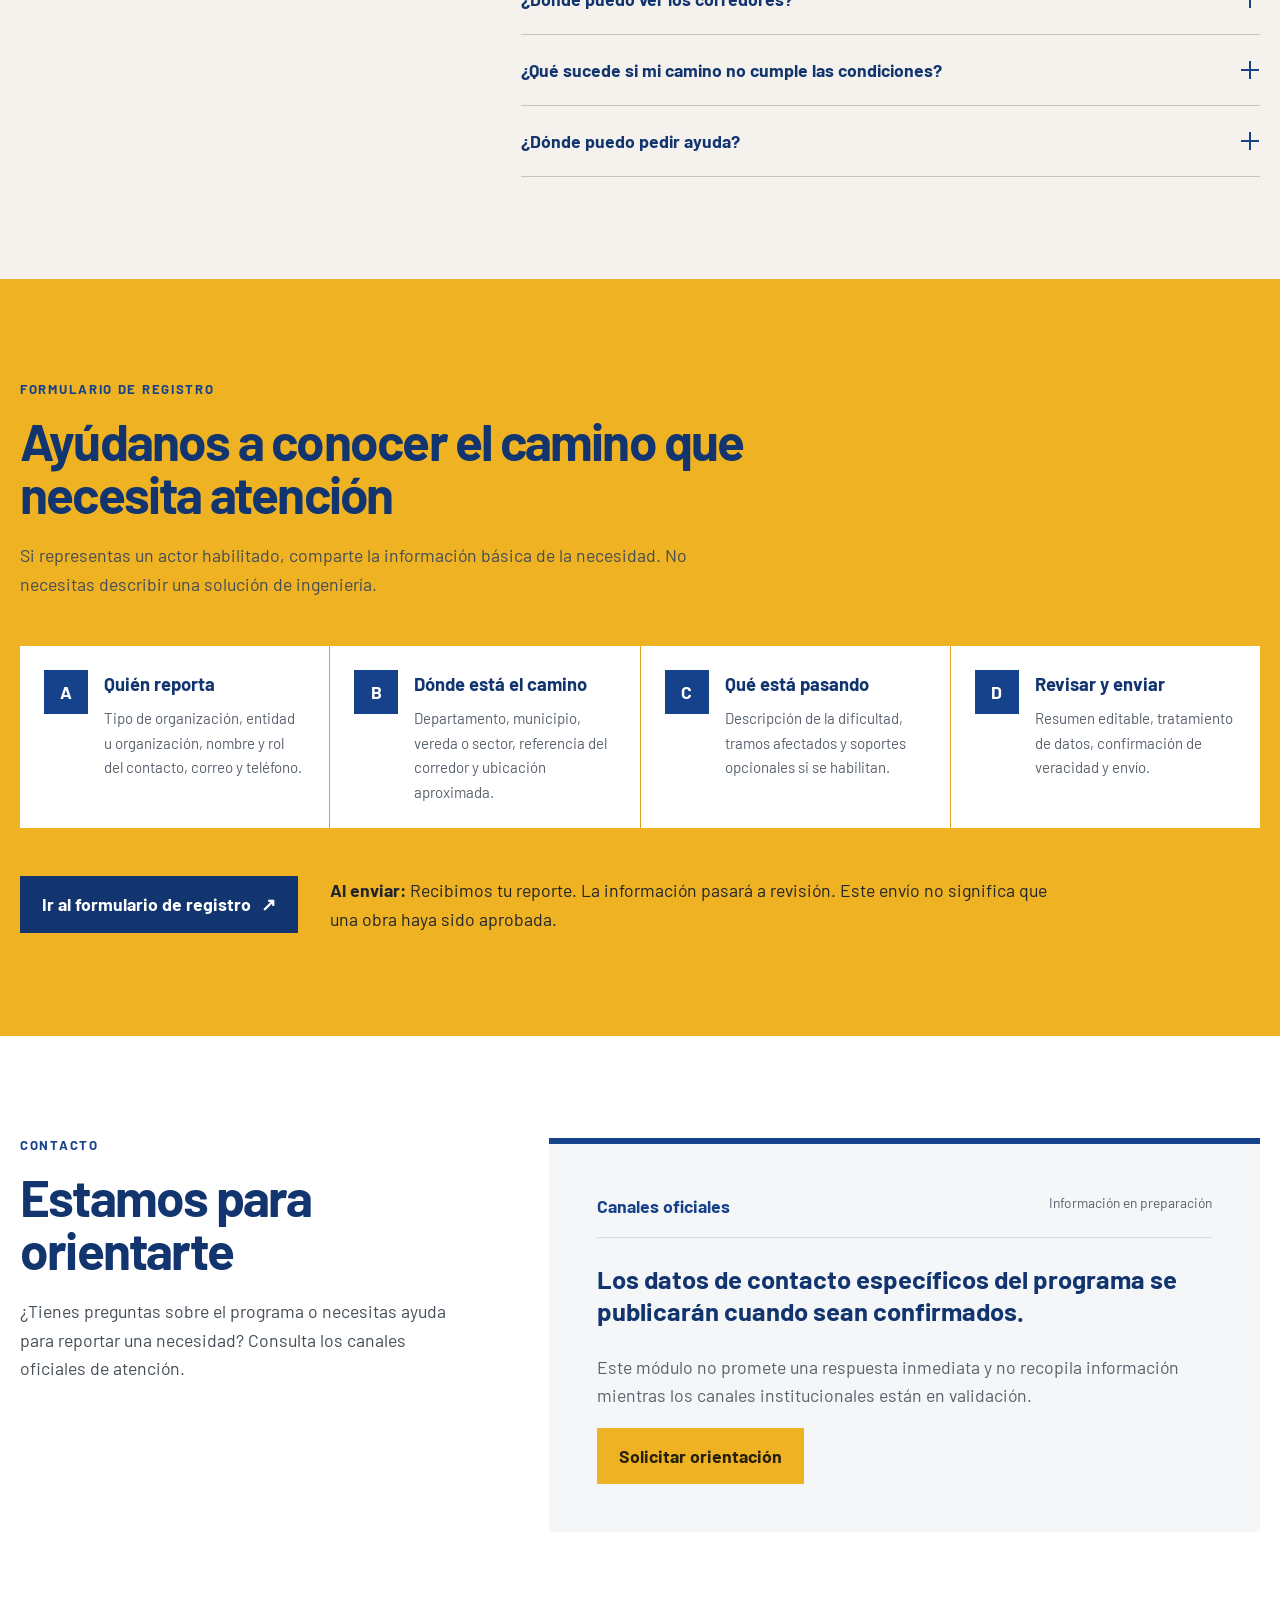
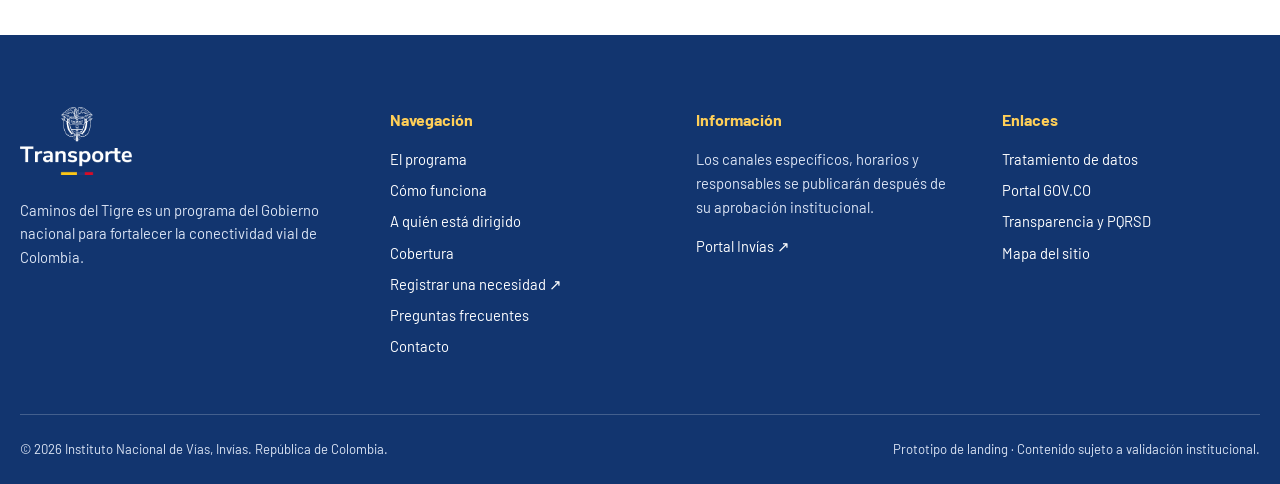
==== commit aafd57cd: "Destacar acceso al formulario de registro" ====
--- a/index.html
+++ b/index.html
@@ -140,7 +140,7 @@
       </div>
     </section>
 
-    <section class="section registration" id="registro"><div class="container"><div class="section-heading narrow reveal"><p class="kicker">Formulario de registro</p><h2>Ayúdanos a conocer el camino que necesita atención</h2><p>Si representas un actor habilitado, comparte la información básica de la necesidad. No necesitas describir una solución de ingeniería.</p></div><ol class="registration-steps reveal"><li><span>A</span><div><h3>Quién reporta</h3><p>Tipo de organización, entidad u organización, nombre y rol del contacto, correo y teléfono.</p></div></li><li><span>B</span><div><h3>Dónde está el camino</h3><p>Departamento, municipio, vereda o sector, referencia del corredor y ubicación aproximada.</p></div></li><li><span>C</span><div><h3>Qué está pasando</h3><p>Descripción de la dificultad, tramos afectados y soportes opcionales si se habilitan.</p></div></li><li><span>D</span><div><h3>Revisar y enviar</h3><p>Resumen editable, tratamiento de datos, confirmación de veracidad y envío.</p></div></li></ol><div class="registration-action reveal"><a class="button button-dark" href="https://yukon-statement-len-chairman.trycloudflare.com/login" target="_blank" rel="noopener" aria-label="Registrar una necesidad en la aplicación, abre en una pestaña nueva">Registrar una necesidad <span aria-hidden="true">↗</span></a><p><strong>Al enviar:</strong> Recibimos tu reporte. La información pasará a revisión. Este envío no significa que una obra haya sido aprobada.</p></div></div></section>
+    <section class="section registration" id="registro"><div class="container"><div class="section-heading narrow reveal"><p class="kicker">Formulario de registro</p><h2>Ayúdanos a conocer el camino que necesita atención</h2><p>Si representas un actor habilitado, comparte la información básica de la necesidad. No necesitas describir una solución de ingeniería.</p></div><ol class="registration-steps reveal"><li><span>A</span><div><h3>Quién reporta</h3><p>Tipo de organización, entidad u organización, nombre y rol del contacto, correo y teléfono.</p></div></li><li><span>B</span><div><h3>Dónde está el camino</h3><p>Departamento, municipio, vereda o sector, referencia del corredor y ubicación aproximada.</p></div></li><li><span>C</span><div><h3>Qué está pasando</h3><p>Descripción de la dificultad, tramos afectados y soportes opcionales si se habilitan.</p></div></li><li><span>D</span><div><h3>Revisar y enviar</h3><p>Resumen editable, tratamiento de datos, confirmación de veracidad y envío.</p></div></li></ol><div class="registration-action reveal"><a class="button button-dark" href="https://yukon-statement-len-chairman.trycloudflare.com/login" target="_blank" rel="noopener" aria-label="Ir al formulario de registro en la aplicación, abre en una pestaña nueva">Ir al formulario de registro <span aria-hidden="true">↗</span></a><p><strong>Al enviar:</strong> Recibimos tu reporte. La información pasará a revisión. Este envío no significa que una obra haya sido aprobada.</p></div></div></section>
 
     <section class="section contact" id="contacto">
       <div class="container contact-grid">
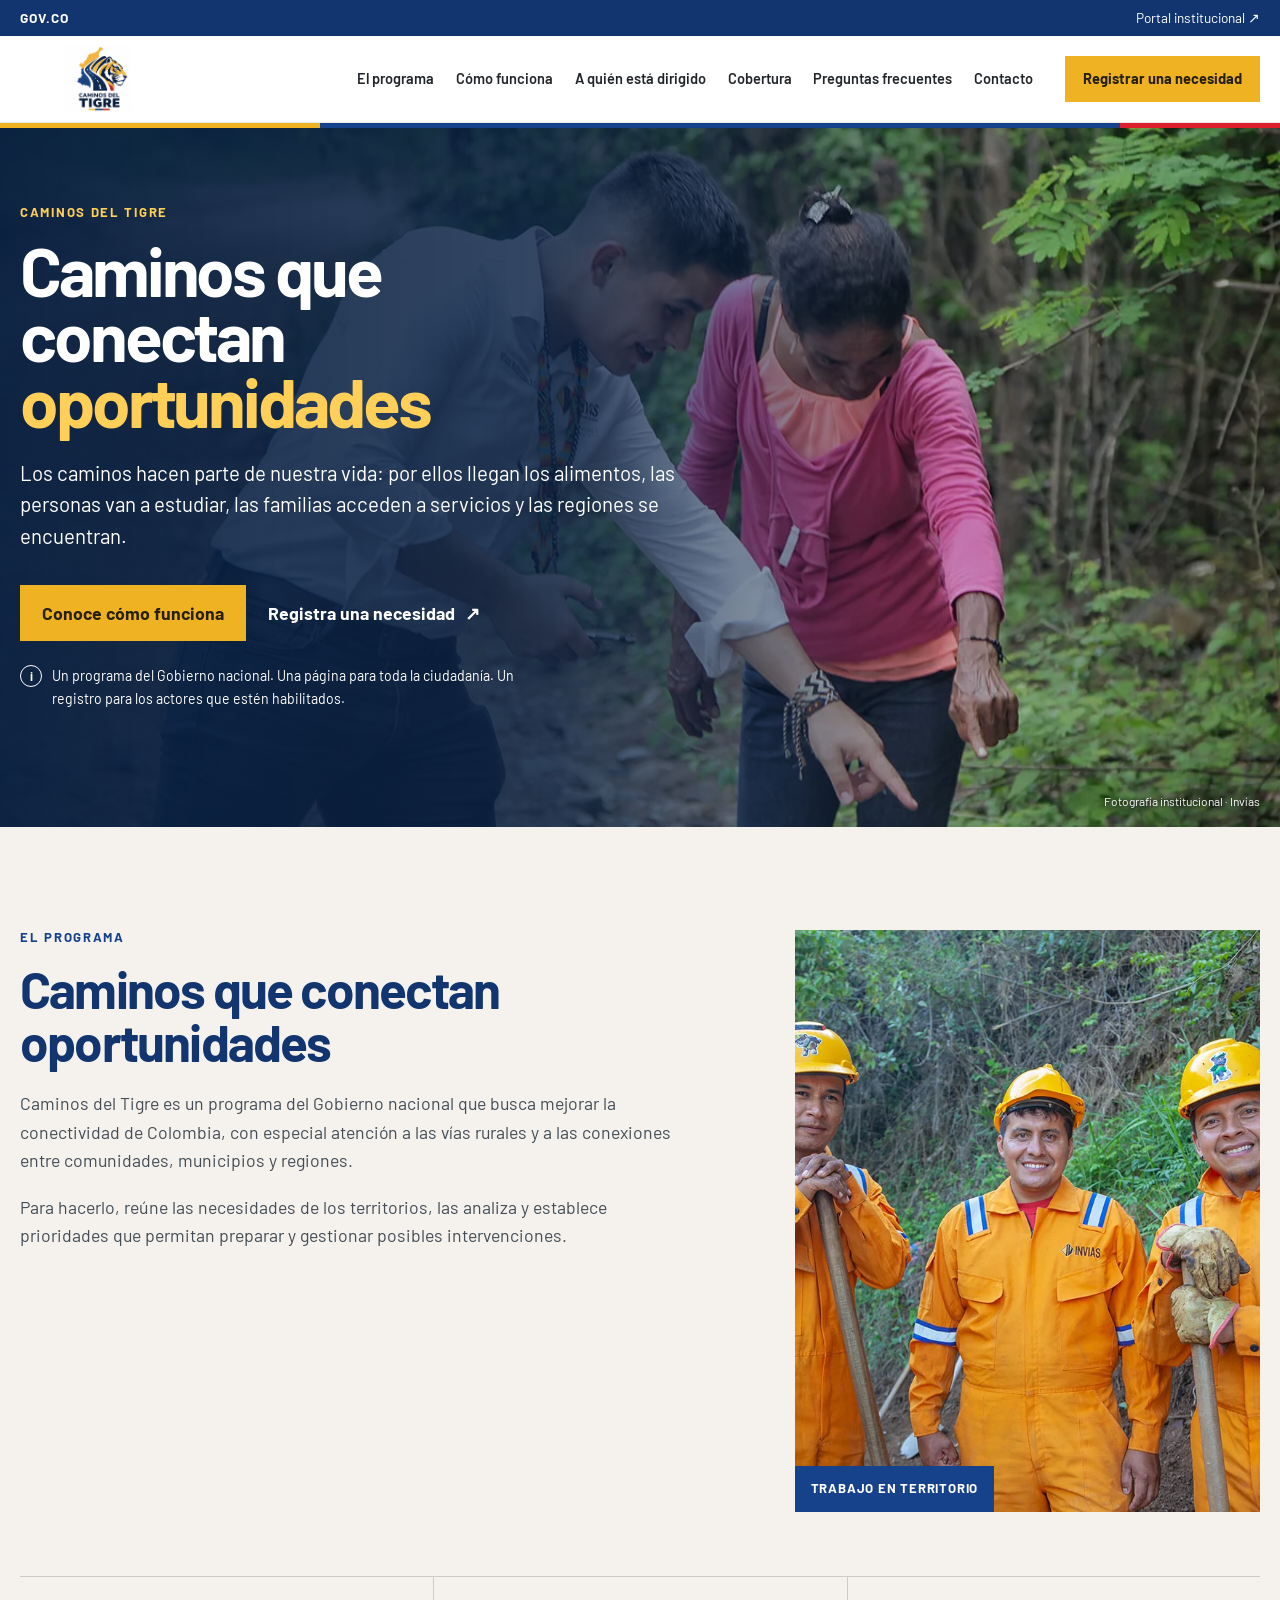
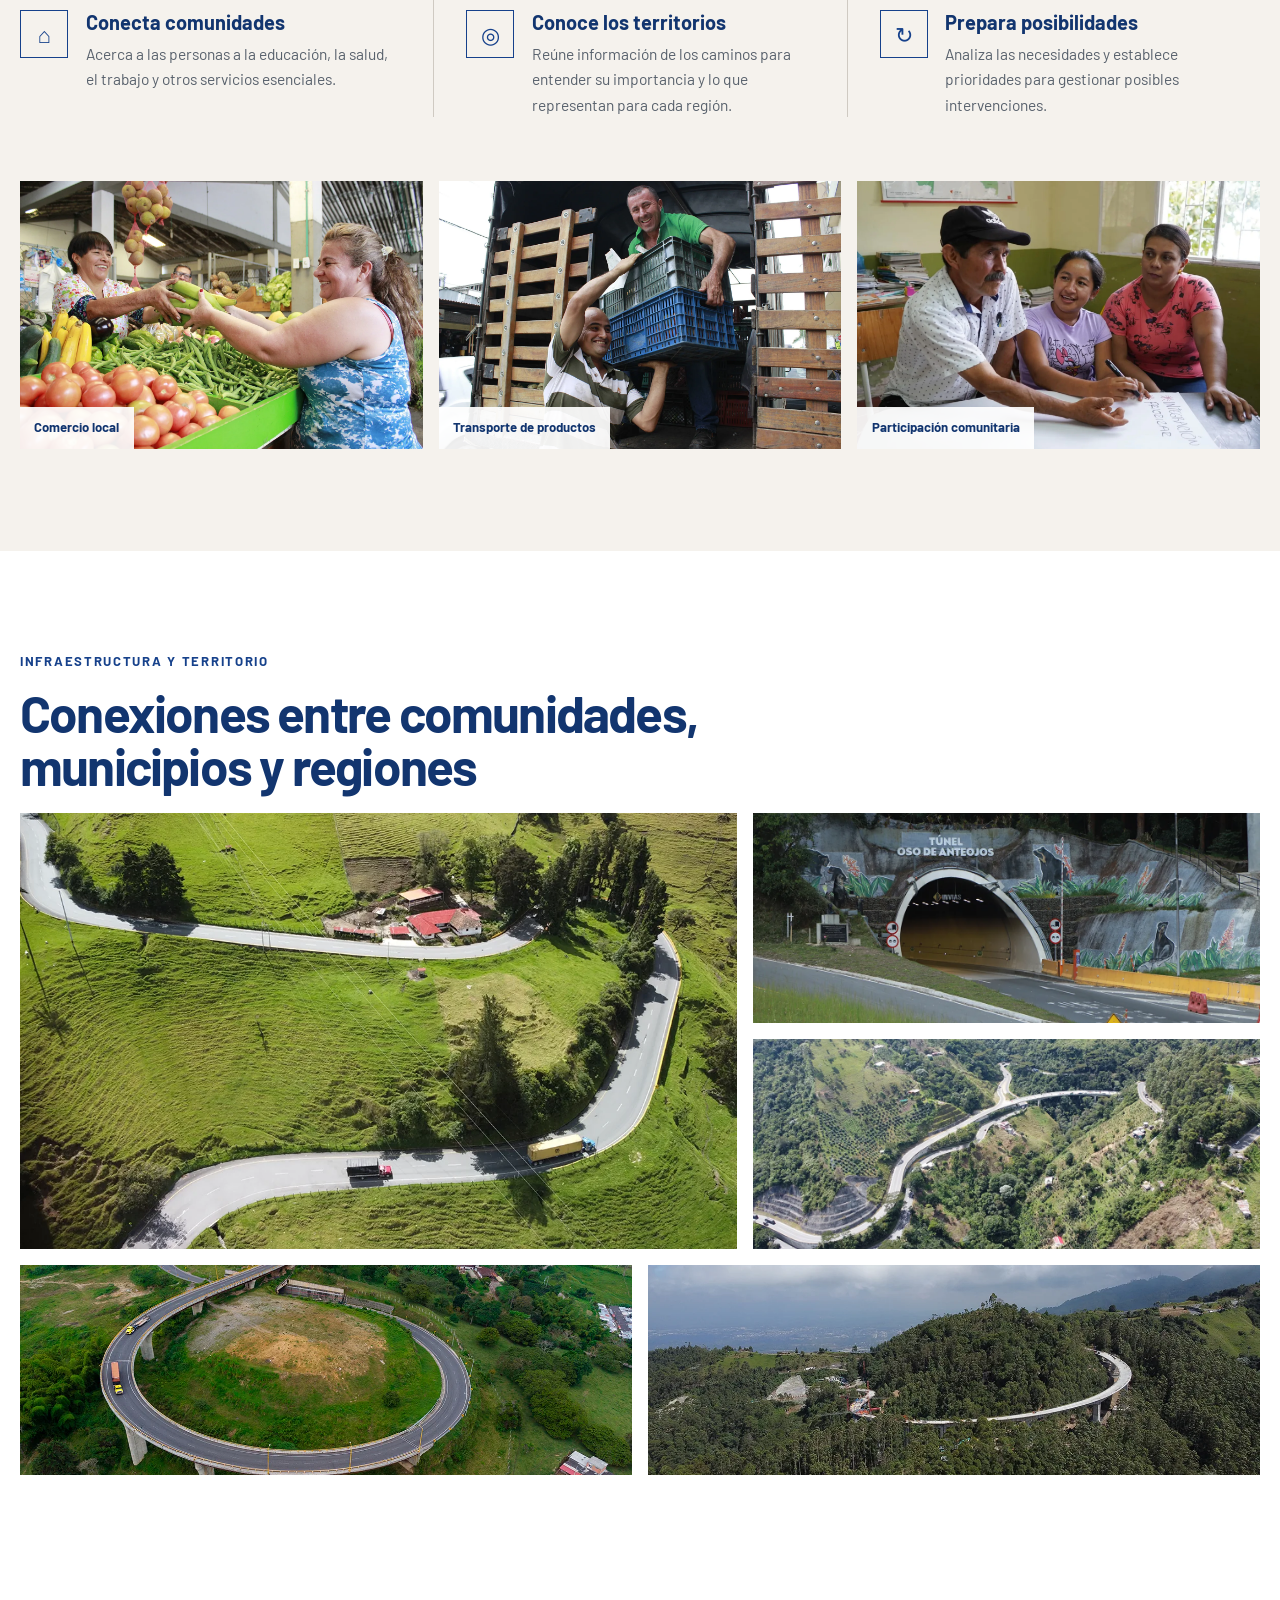
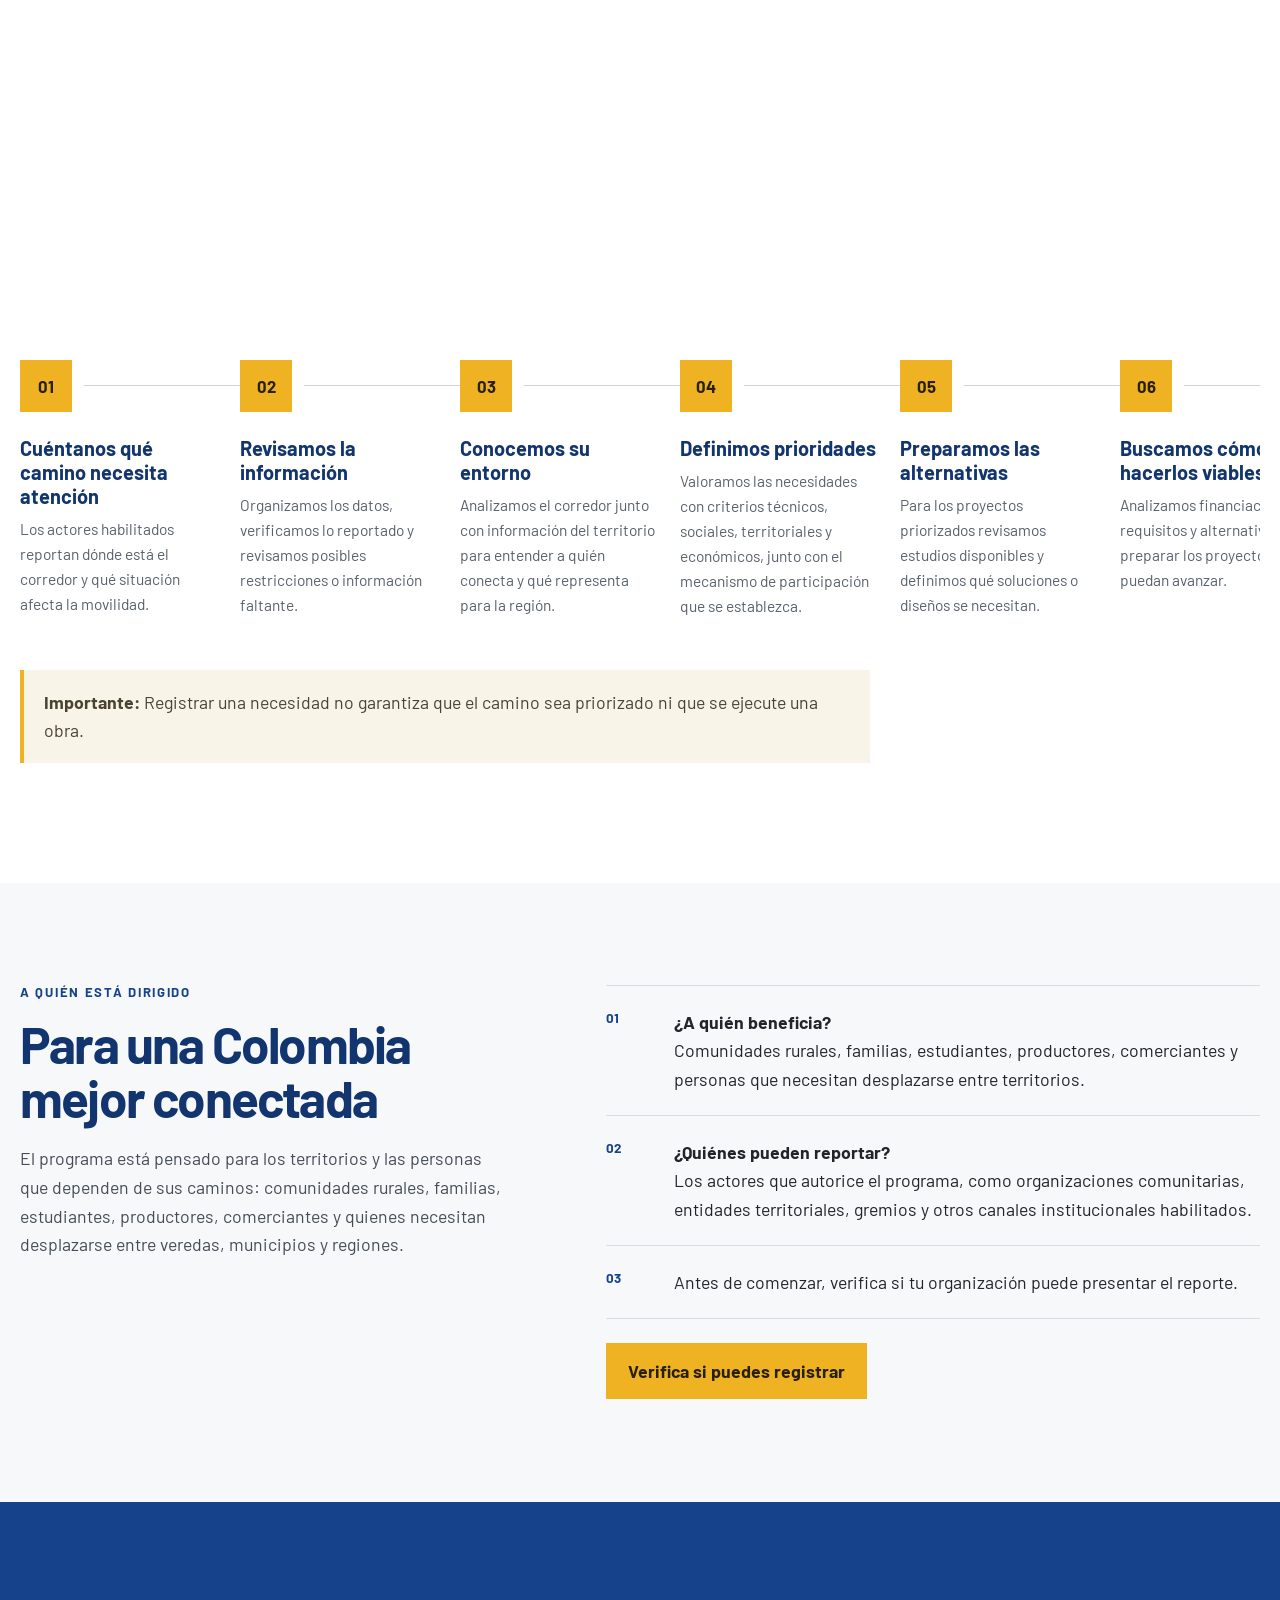
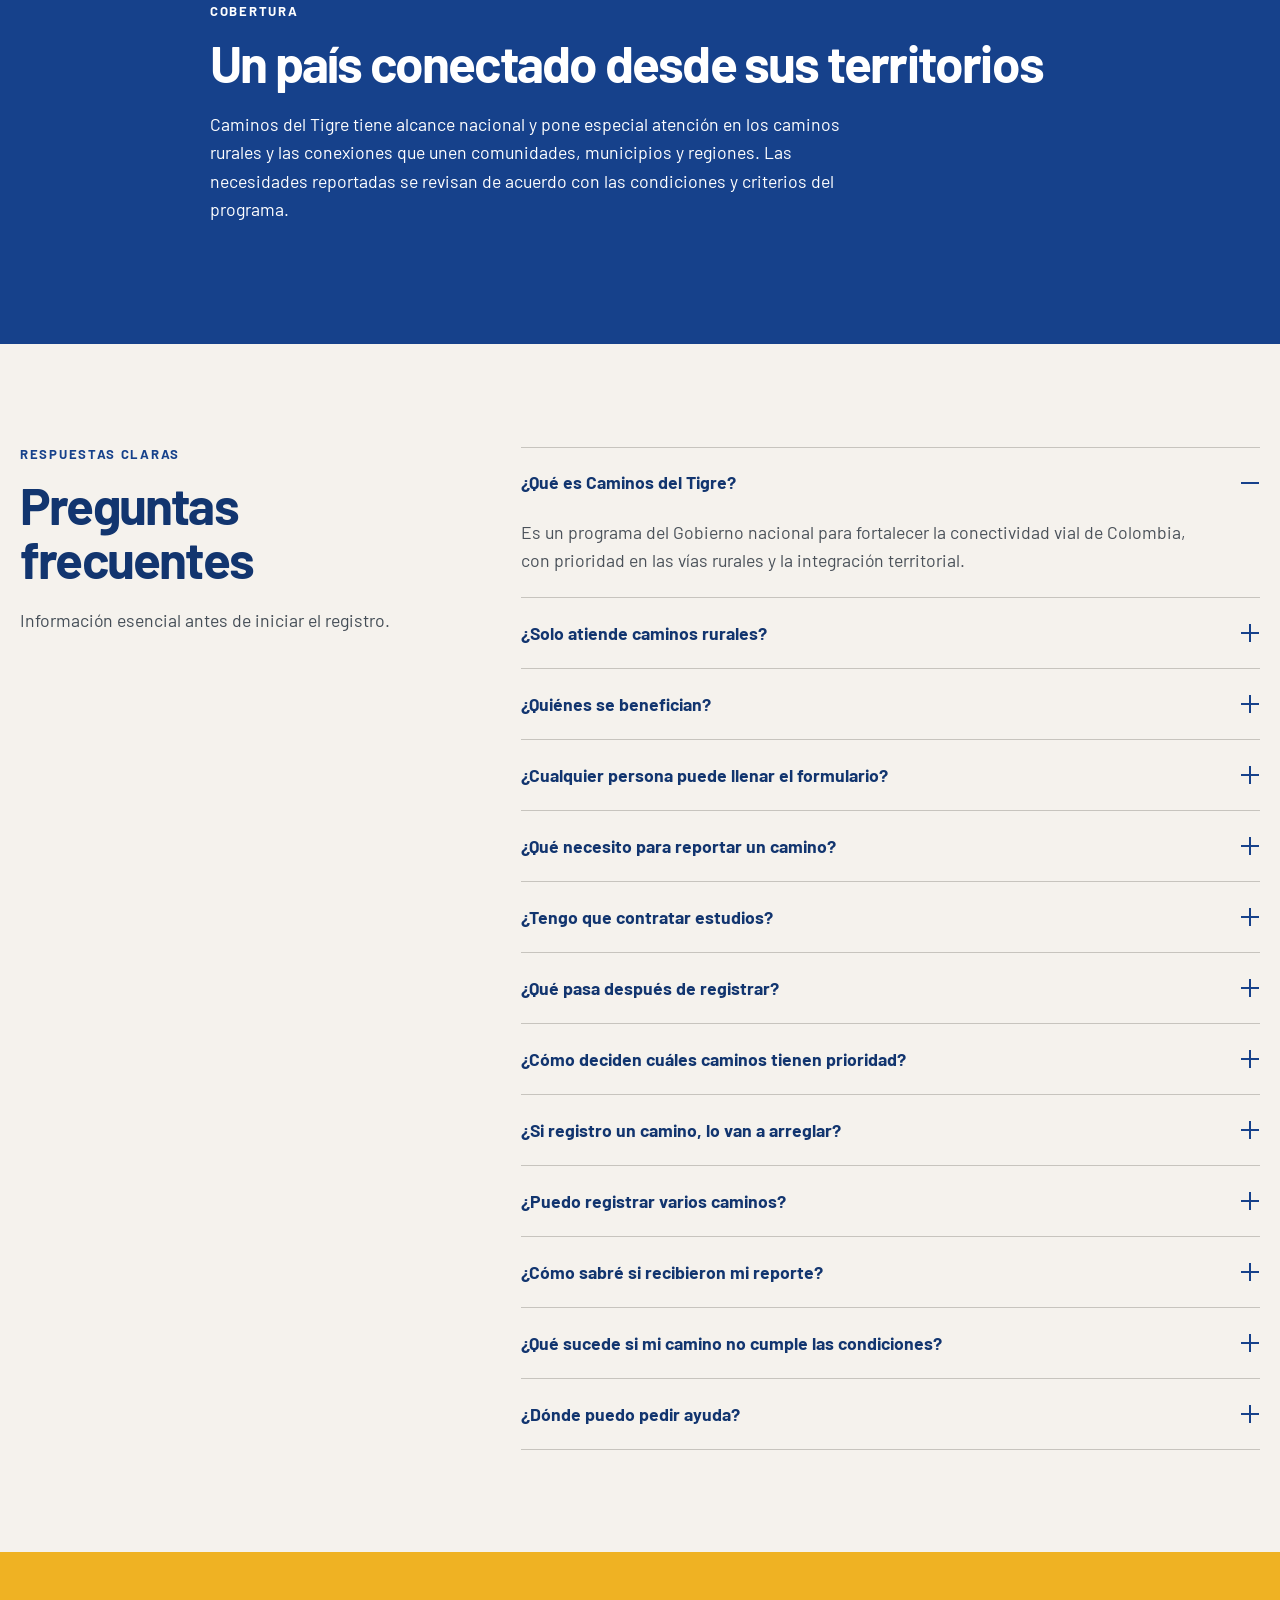
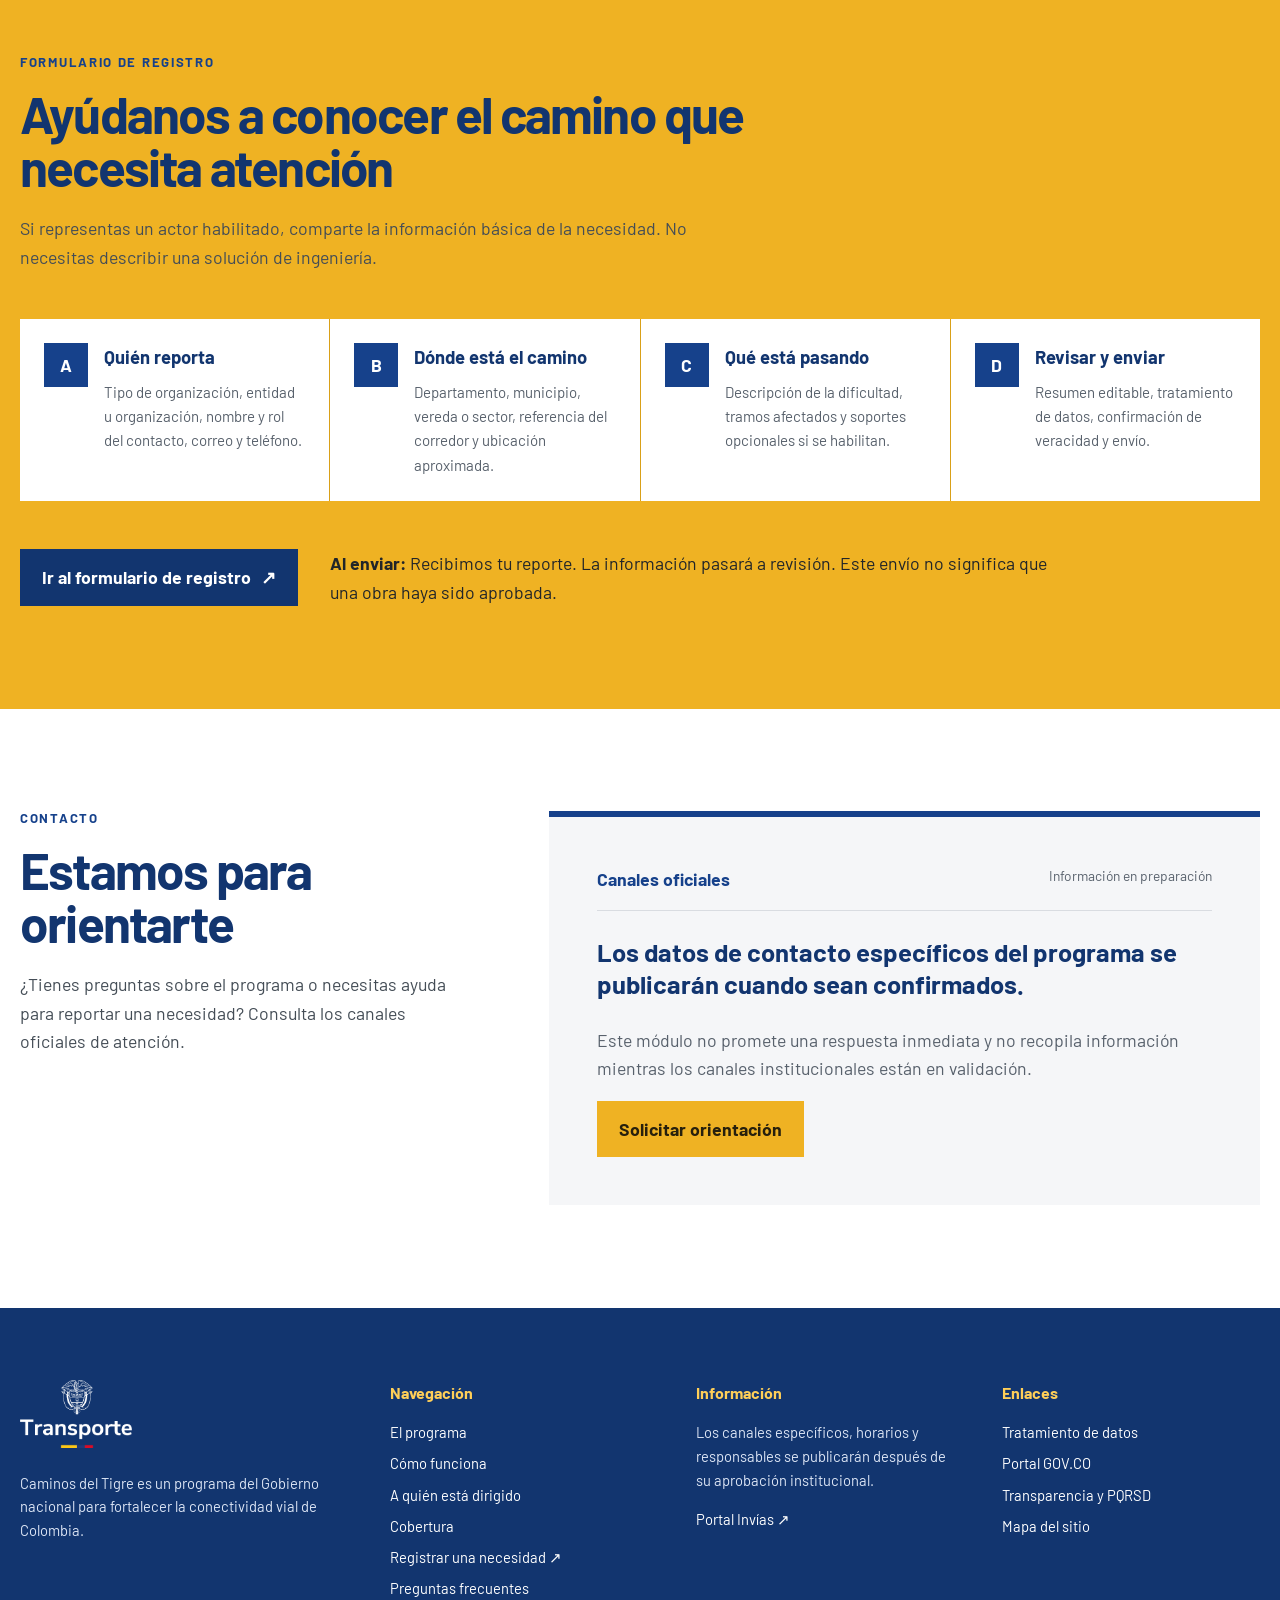
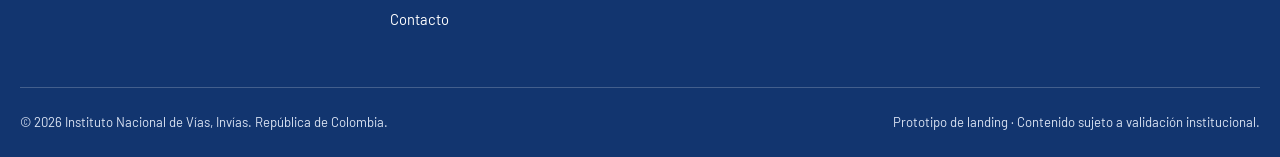
==== commit 4a97e5e4: "Retirar mapa interactivo de la landing" ====
--- a/index.html
+++ b/index.html
@@ -113,8 +113,7 @@
 
     <section class="section territory" id="cobertura">
       <div class="container territory-grid">
-        <div class="section-heading reveal"><p class="kicker light">Cobertura</p><h2>Un país conectado desde sus territorios</h2><p>Caminos del Tigre tiene alcance nacional y pone especial atención en los caminos rurales y las conexiones que unen comunidades, municipios y regiones. Las necesidades reportadas se revisan de acuerdo con las condiciones y criterios del programa.</p><p>Explora en el mapa los corredores con información disponible y conoce en qué etapa se encuentran.</p><div class="notice compact territory-notice">La presencia de un corredor en el mapa no significa que tenga una obra aprobada.</div></div>
-        <div class="map-placeholder reveal" role="img" aria-label="Espacio reservado para un mapa interactivo con filtros por departamento, municipio y estado."><span class="map-pin">●</span><div><strong>MAPA INTERACTIVO</strong><p>Filtros por departamento, municipio y estado, con una alternativa accesible en formato de listado.</p><small>Mostrar únicamente información real, autorizada y sin contadores no verificados.</small><button class="button demo-action map-action" type="button" data-message="El mapa estará disponible cuando se habiliten sus capas y estados oficiales.">Explorar el mapa</button></div></div>
+        <div class="section-heading reveal"><p class="kicker light">Cobertura</p><h2>Un país conectado desde sus territorios</h2><p>Caminos del Tigre tiene alcance nacional y pone especial atención en los caminos rurales y las conexiones que unen comunidades, municipios y regiones. Las necesidades reportadas se revisan de acuerdo con las condiciones y criterios del programa.</p></div>
       </div>
     </section>
 
@@ -133,7 +132,6 @@
           <details><summary>¿Si registro un camino, lo van a arreglar?<span aria-hidden="true"></span></summary><p>No necesariamente. El registro permite dar a conocer una necesidad, pero no garantiza financiación ni ejecución.</p></details>
           <details><summary>¿Puedo registrar varios caminos?<span aria-hidden="true"></span></summary><p>La cantidad y modalidad de registros dependerán de las reglas definitivas del formulario.</p></details>
           <details><summary>¿Cómo sabré si recibieron mi reporte?<span aria-hidden="true"></span></summary><p>La página mostrará una confirmación de envío. El número de radicado y el seguimiento dependerán de las funcionalidades habilitadas.</p></details>
-          <details><summary>¿Dónde puedo ver los corredores?<span aria-hidden="true"></span></summary><p>En el mapa público, cuando se habiliten las capas de información y los estados de los registros.</p></details>
           <details><summary>¿Qué sucede si mi camino no cumple las condiciones?<span aria-hidden="true"></span></summary><p>El equipo responsable determinará el tratamiento aplicable y la información que se comunicará al peticionario.</p></details>
           <details><summary>¿Dónde puedo pedir ayuda?<span aria-hidden="true"></span></summary><p>En los canales oficiales que se publiquen en la sección Contacto.</p></details>
         </div>
--- a/styles.css
+++ b/styles.css
@@ -6,6 +6,7 @@
 @media(prefers-reduced-motion:reduce){html{scroll-behavior:auto}*,*::before,*::after{animation-duration:.01ms!important;animation-iteration-count:1!important;transition-duration:.01ms!important}.reveal{opacity:1;transform:none}}
 
 /* Ajustes editoriales de la propuesta V2 */
+.territory-grid{grid-template-columns:1fr;max-width:860px;margin-inline:auto}
 .steps-list{grid-template-columns:repeat(7,minmax(220px,1fr));overflow-x:auto;scroll-snap-type:x proximity;padding-bottom:1rem}
 .steps-list li{scroll-snap-align:start}
 .profile-action{margin-top:1.5rem}
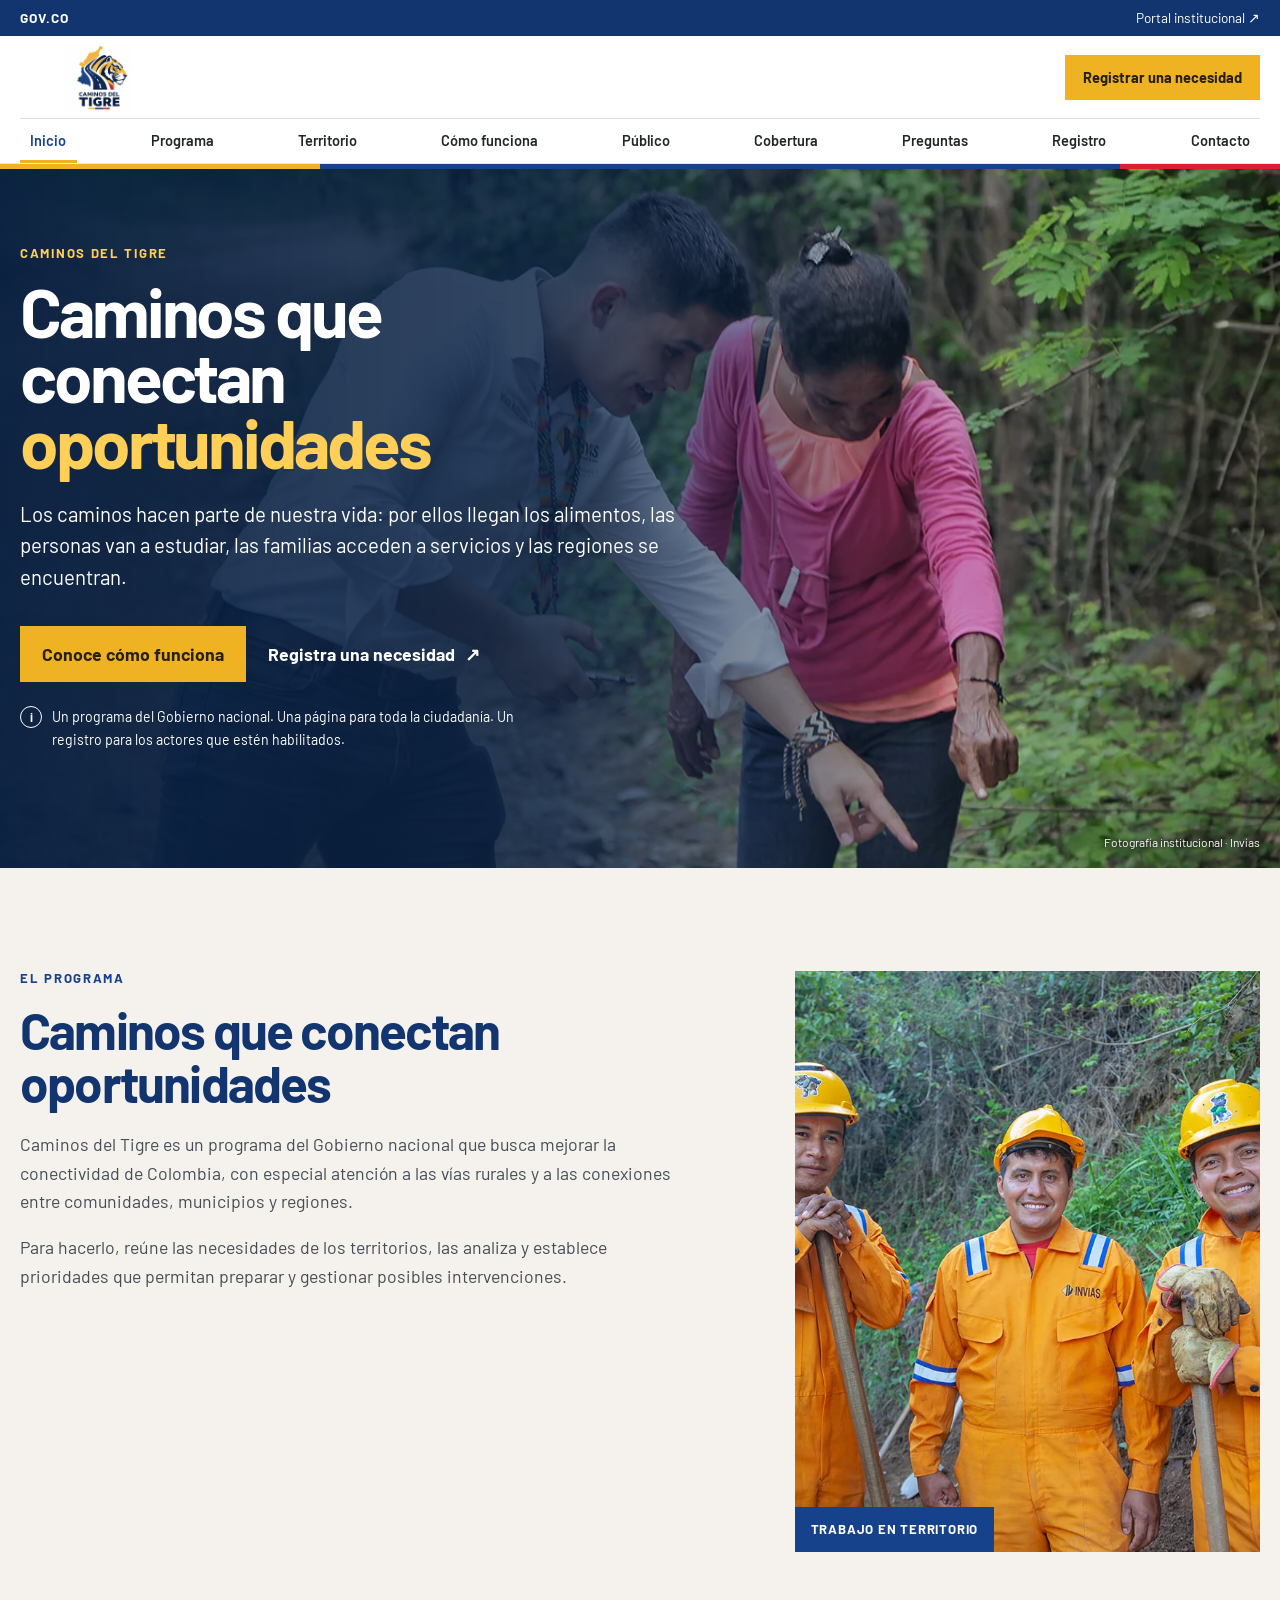
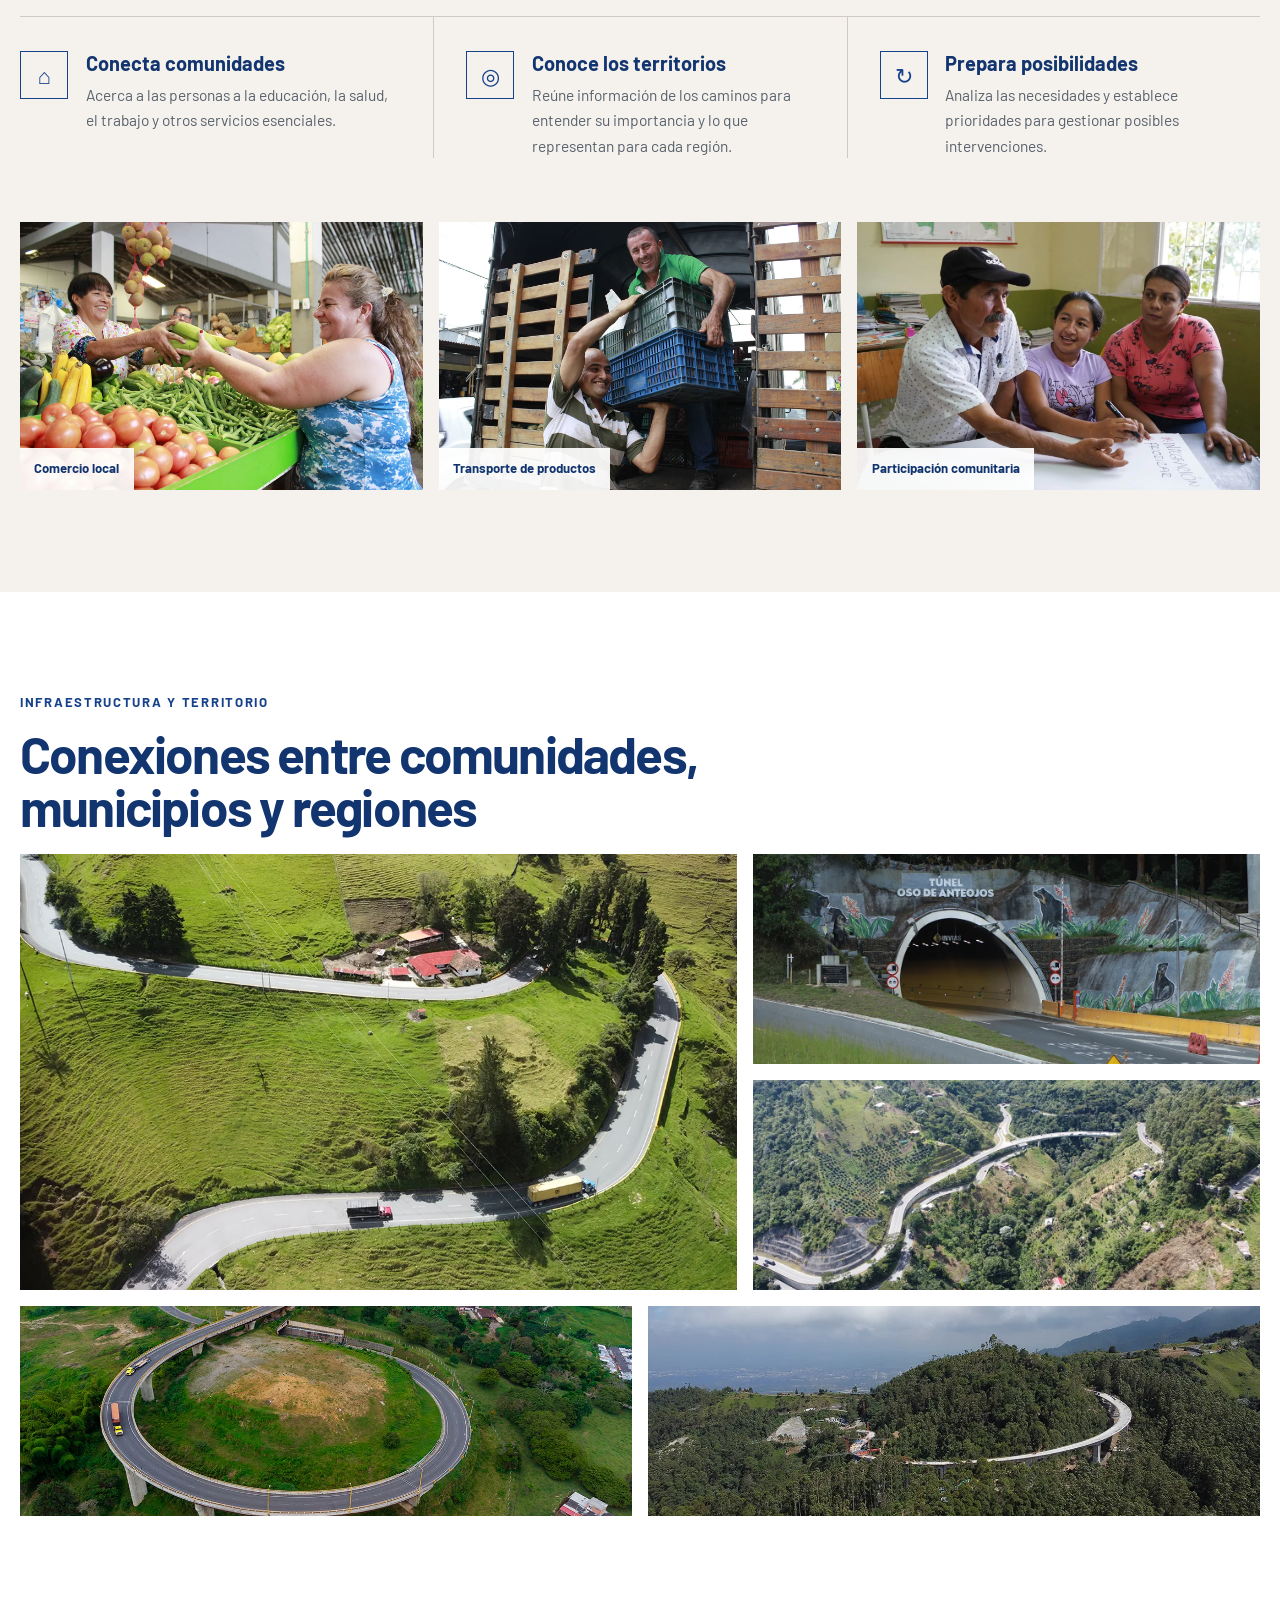
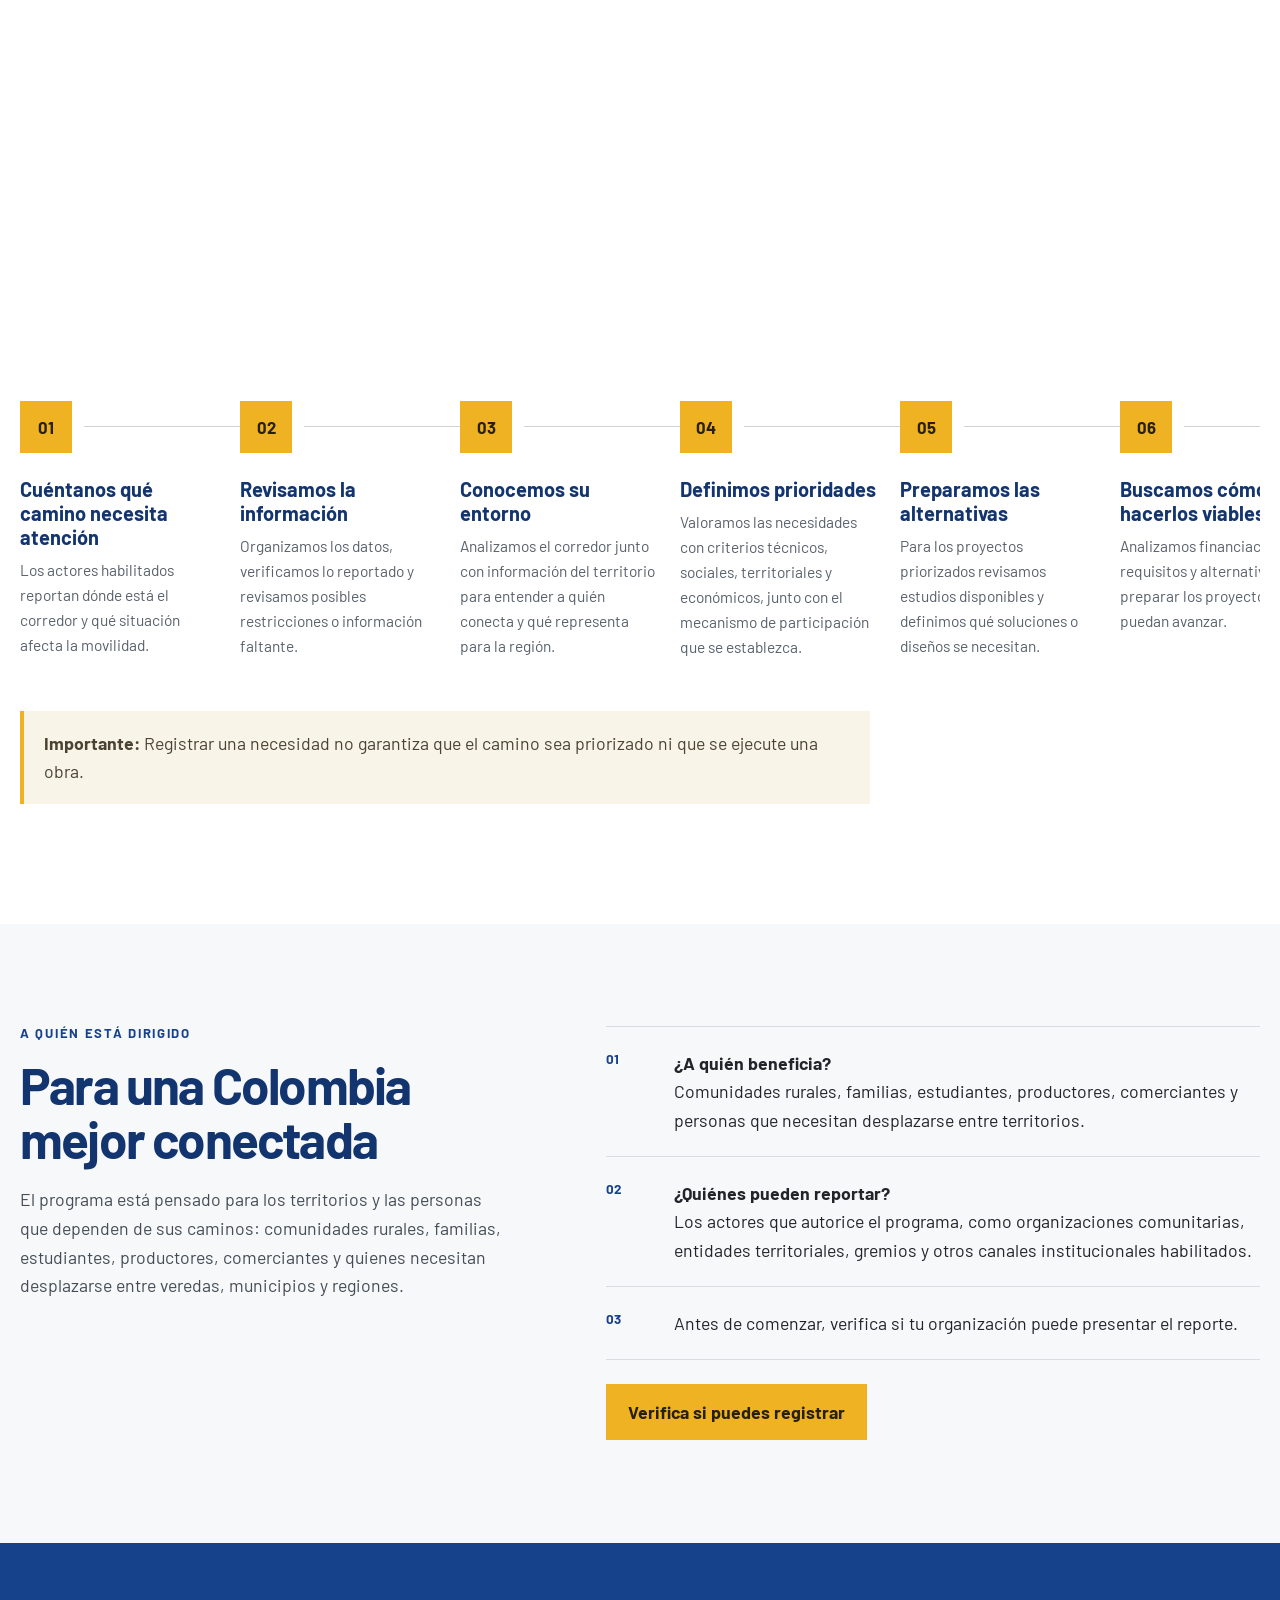
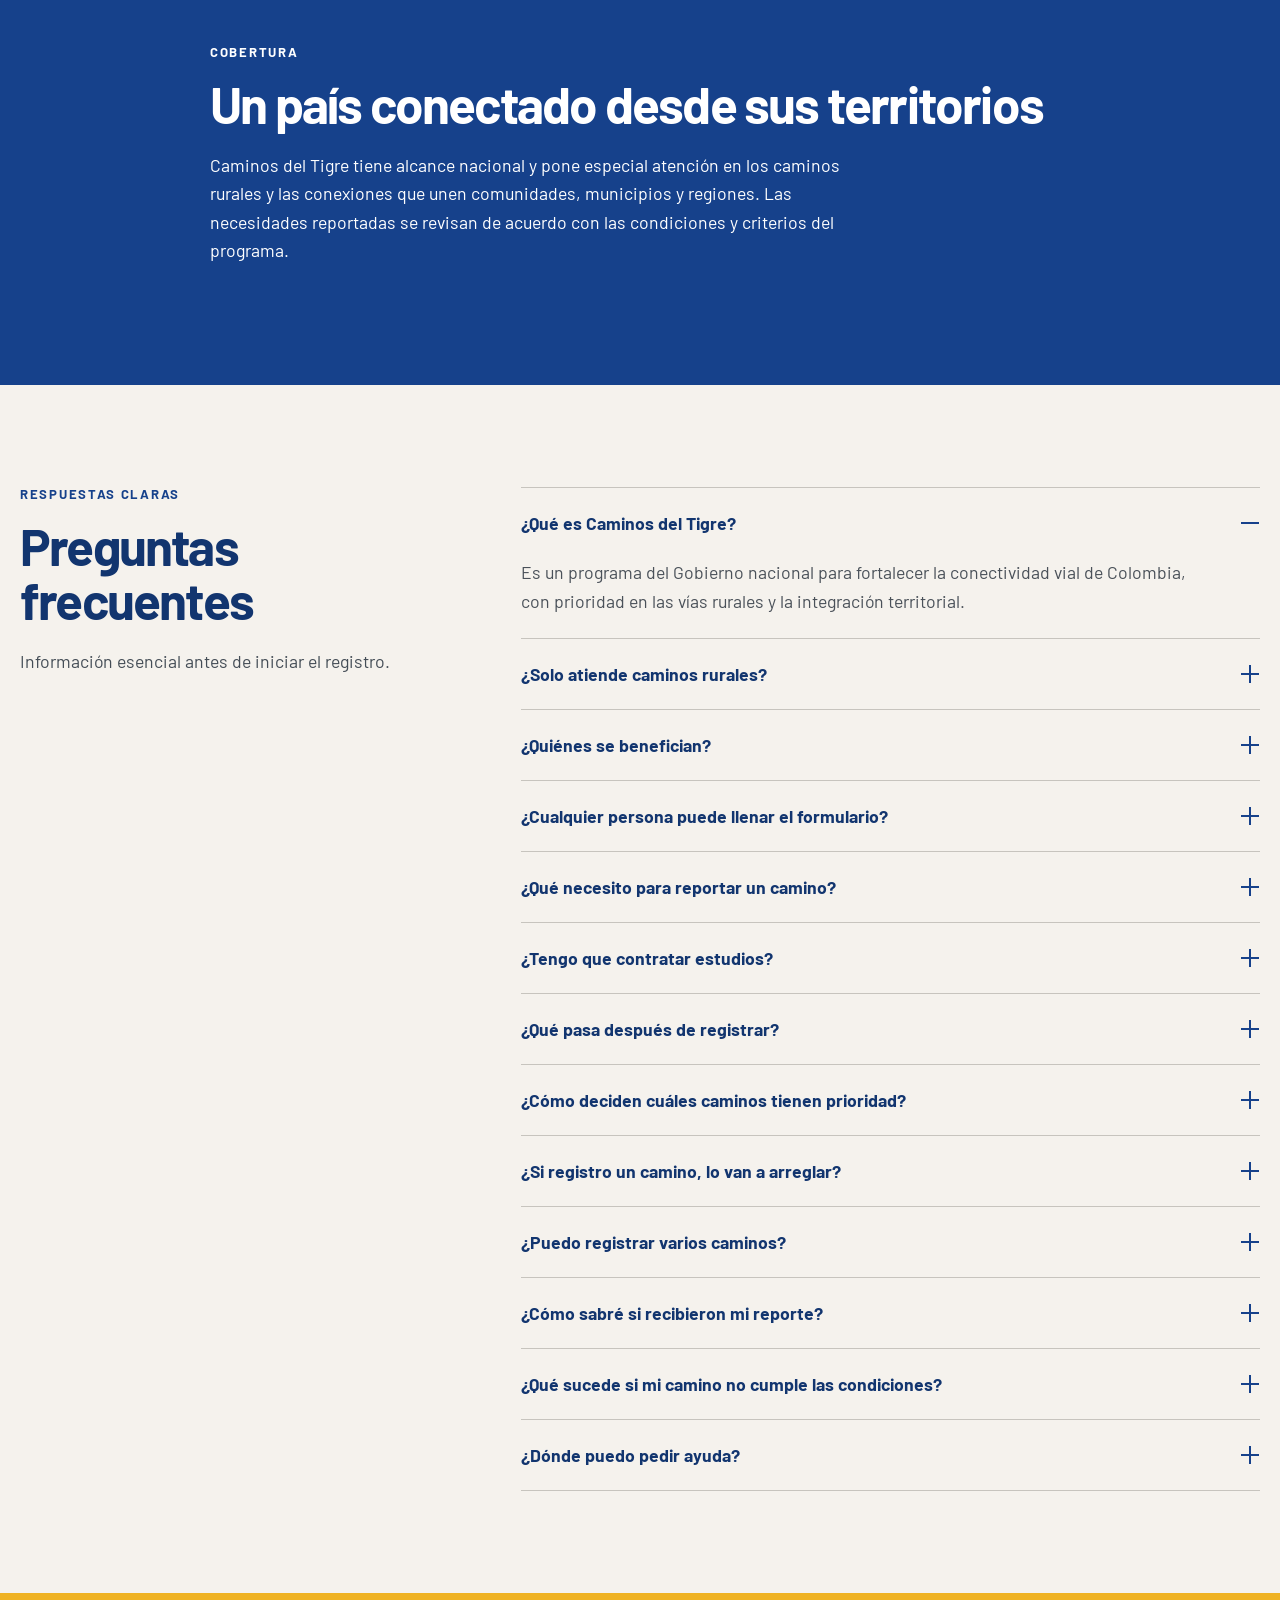
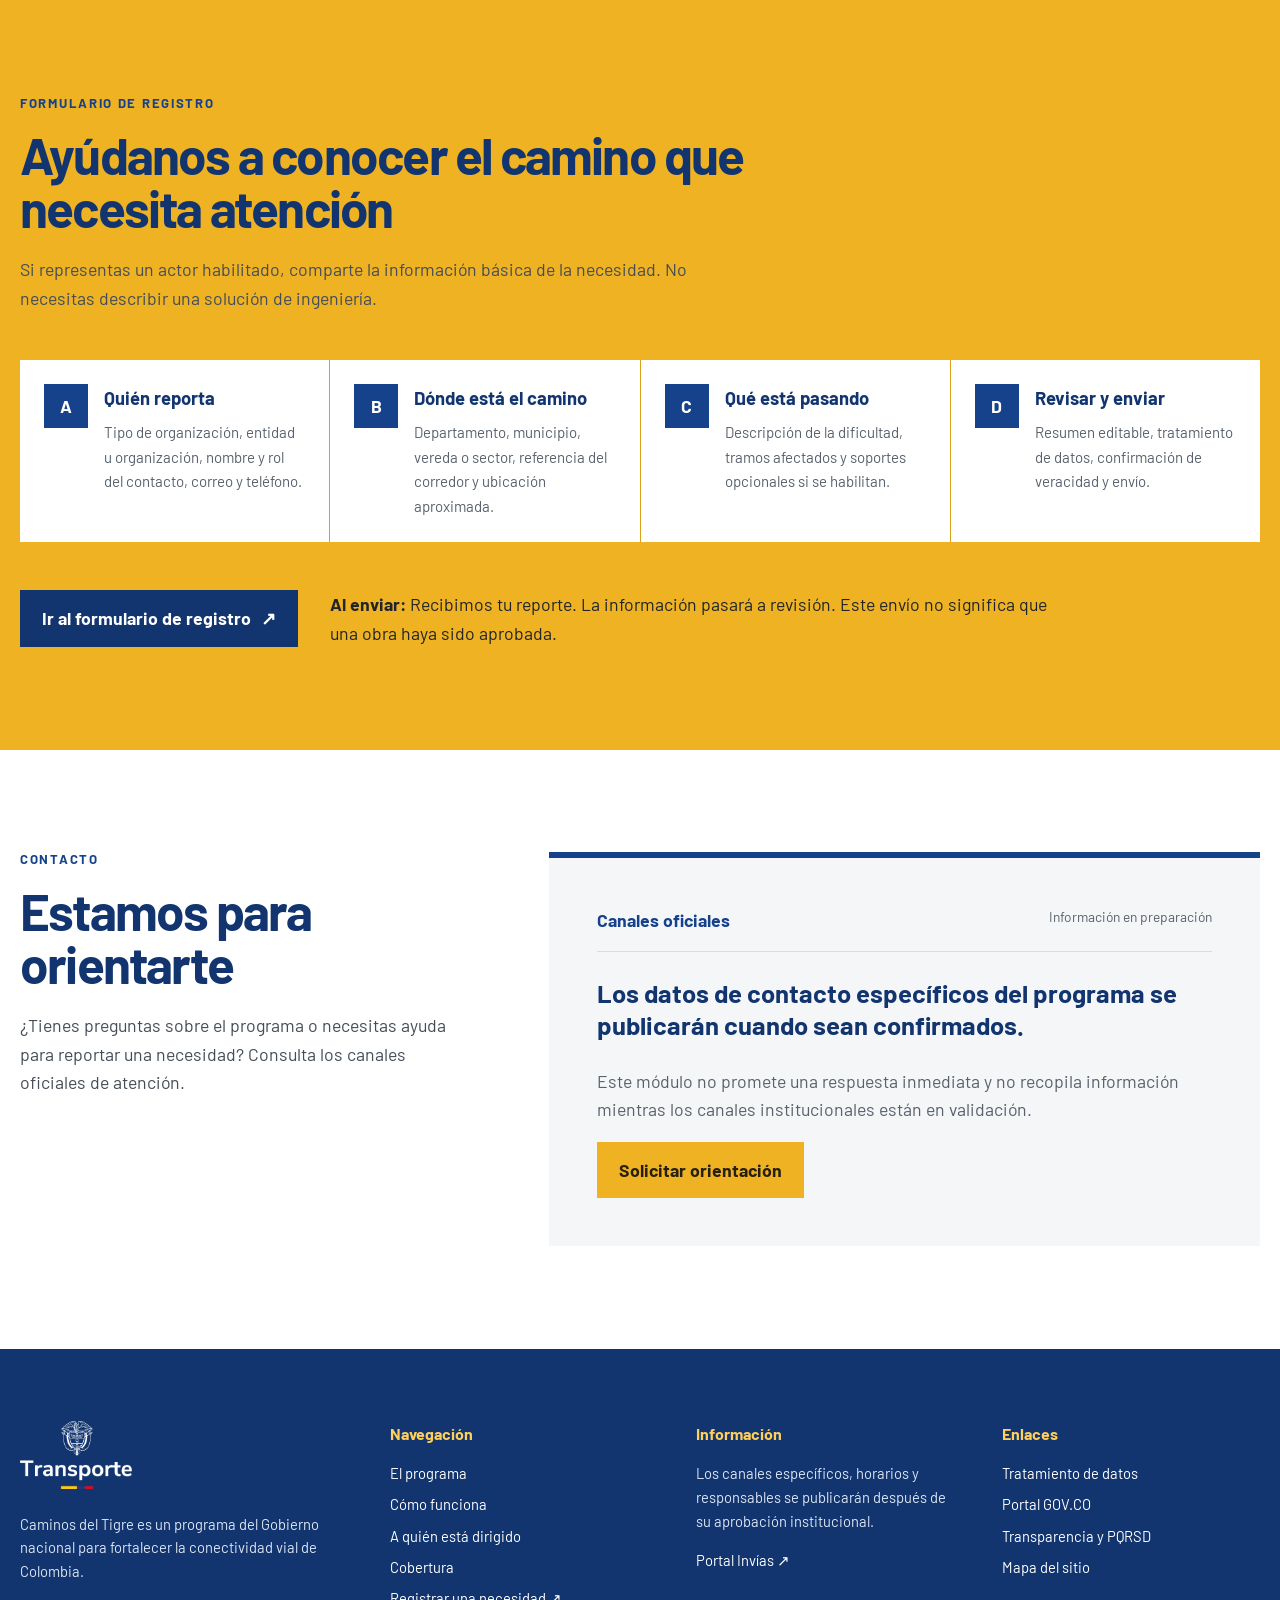
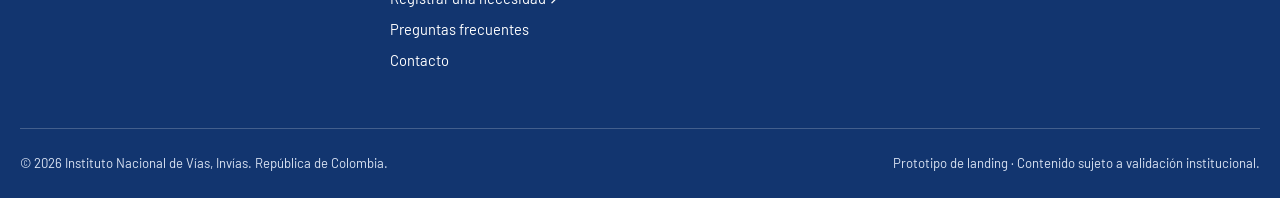
==== commit d18b57c5: "Completar navegacion directa por secciones" ====
--- a/index.html
+++ b/index.html
@@ -32,7 +32,7 @@
       </a>
       <button class="menu-toggle" type="button" aria-expanded="false" aria-controls="site-nav"><span></span><span></span><span></span><span class="sr-only">Abrir menú</span></button>
       <nav class="site-nav" id="site-nav" aria-label="Navegación principal">
-        <a href="#programa">El programa</a><a href="#como-funciona">Cómo funciona</a><a href="#publico">A quién está dirigido</a><a href="#cobertura">Cobertura</a><a href="#preguntas">Preguntas frecuentes</a><a href="#contacto">Contacto</a>
+        <a href="#inicio" aria-current="page">Inicio</a><a href="#programa">Programa</a><a href="#territorio">Territorio</a><a href="#como-funciona">Cómo funciona</a><a href="#publico">Público</a><a href="#cobertura">Cobertura</a><a href="#preguntas">Preguntas</a><a href="#registro">Registro</a><a href="#contacto">Contacto</a>
       </nav>
       <a class="button button-small header-cta" href="https://yukon-statement-len-chairman.trycloudflare.com/login" target="_blank" rel="noopener" aria-label="Registrar una necesidad en la aplicación, abre en una pestaña nueva">Registrar una necesidad</a>
     </div>
@@ -70,7 +70,7 @@
       </div>
     </section>
 
-    <section class="section roads-gallery" aria-labelledby="roads-title">
+    <section class="section roads-gallery" id="territorio" aria-labelledby="roads-title">
       <div class="container">
         <div class="section-heading narrow reveal"><p class="kicker">Infraestructura y territorio</p><h2 id="roads-title">Conexiones entre comunidades, municipios y regiones</h2></div>
         <div class="roads-mosaic reveal">
--- a/styles.css
+++ b/styles.css
@@ -56,3 +56,20 @@
 .roads-mosaic figure:nth-child(4),.roads-mosaic figure:nth-child(5){grid-column:span 6}
 @media(max-width:768px){.hero{min-height:680px;background-image:linear-gradient(90deg,rgba(8,32,66,.94) 0%,rgba(8,32,66,.78) 70%,rgba(8,32,66,.42) 100%),url("assets/seleccion-final-landing/00-HERO-comunidad-y-camino-rural.webp");background-position:62% center}.hero-copy{width:100%}.photo-credit{right:.75rem}.human-gallery{grid-template-columns:1fr}.roads-mosaic{grid-template-columns:1fr;grid-auto-rows:auto}.roads-mosaic .roads-wide,.roads-mosaic figure:nth-child(n){grid-column:auto;grid-row:auto;aspect-ratio:16/9}}
 @media(prefers-reduced-motion:reduce){.human-gallery img,.roads-mosaic img{transition:none}}
+
+/* Navegación directa a todas las secciones */
+html{scroll-padding-top:150px}
+main section[id]{scroll-margin-top:150px}
+.site-nav a[aria-current="page"]{color:var(--blue);box-shadow:inset 0 -3px 0 var(--yellow)}
+@media(min-width:1101px){
+  .header-inner{display:grid;grid-template-columns:154px 1fr auto;grid-template-rows:auto auto;column-gap:2rem;row-gap:.45rem;padding-top:.55rem}
+  .brand{grid-column:1;grid-row:1}
+  .header-cta{grid-column:3;grid-row:1}
+  .site-nav{grid-column:1/-1;grid-row:2;width:100%;margin:0;border-top:1px solid var(--line);justify-content:space-between;gap:.15rem}
+  .site-nav a{min-height:44px;display:flex;align-items:center;padding:.55rem .65rem}
+}
+@media(max-width:1100px){
+  html{scroll-padding-top:90px}
+  main section[id]{scroll-margin-top:90px}
+  .site-nav a[aria-current="page"]{background:#f7f8fa;box-shadow:inset 4px 0 0 var(--yellow)}
+}
